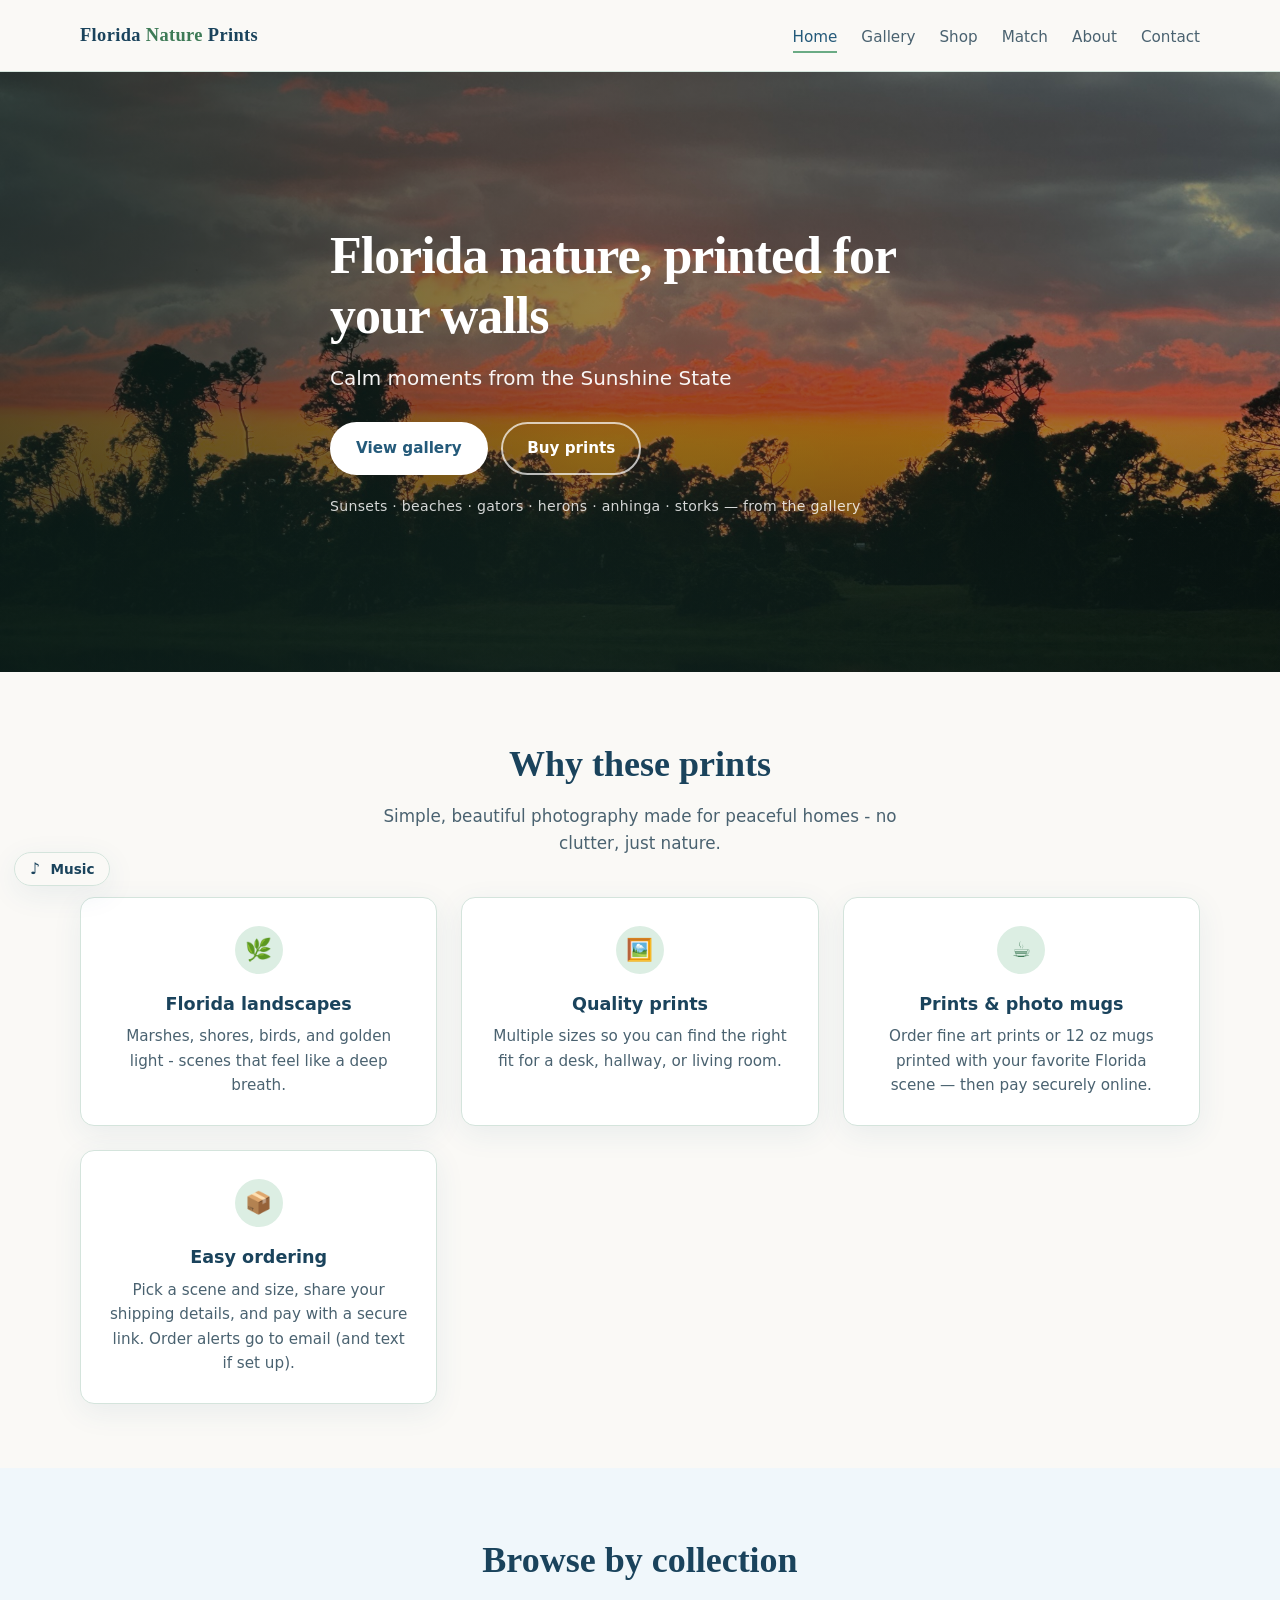
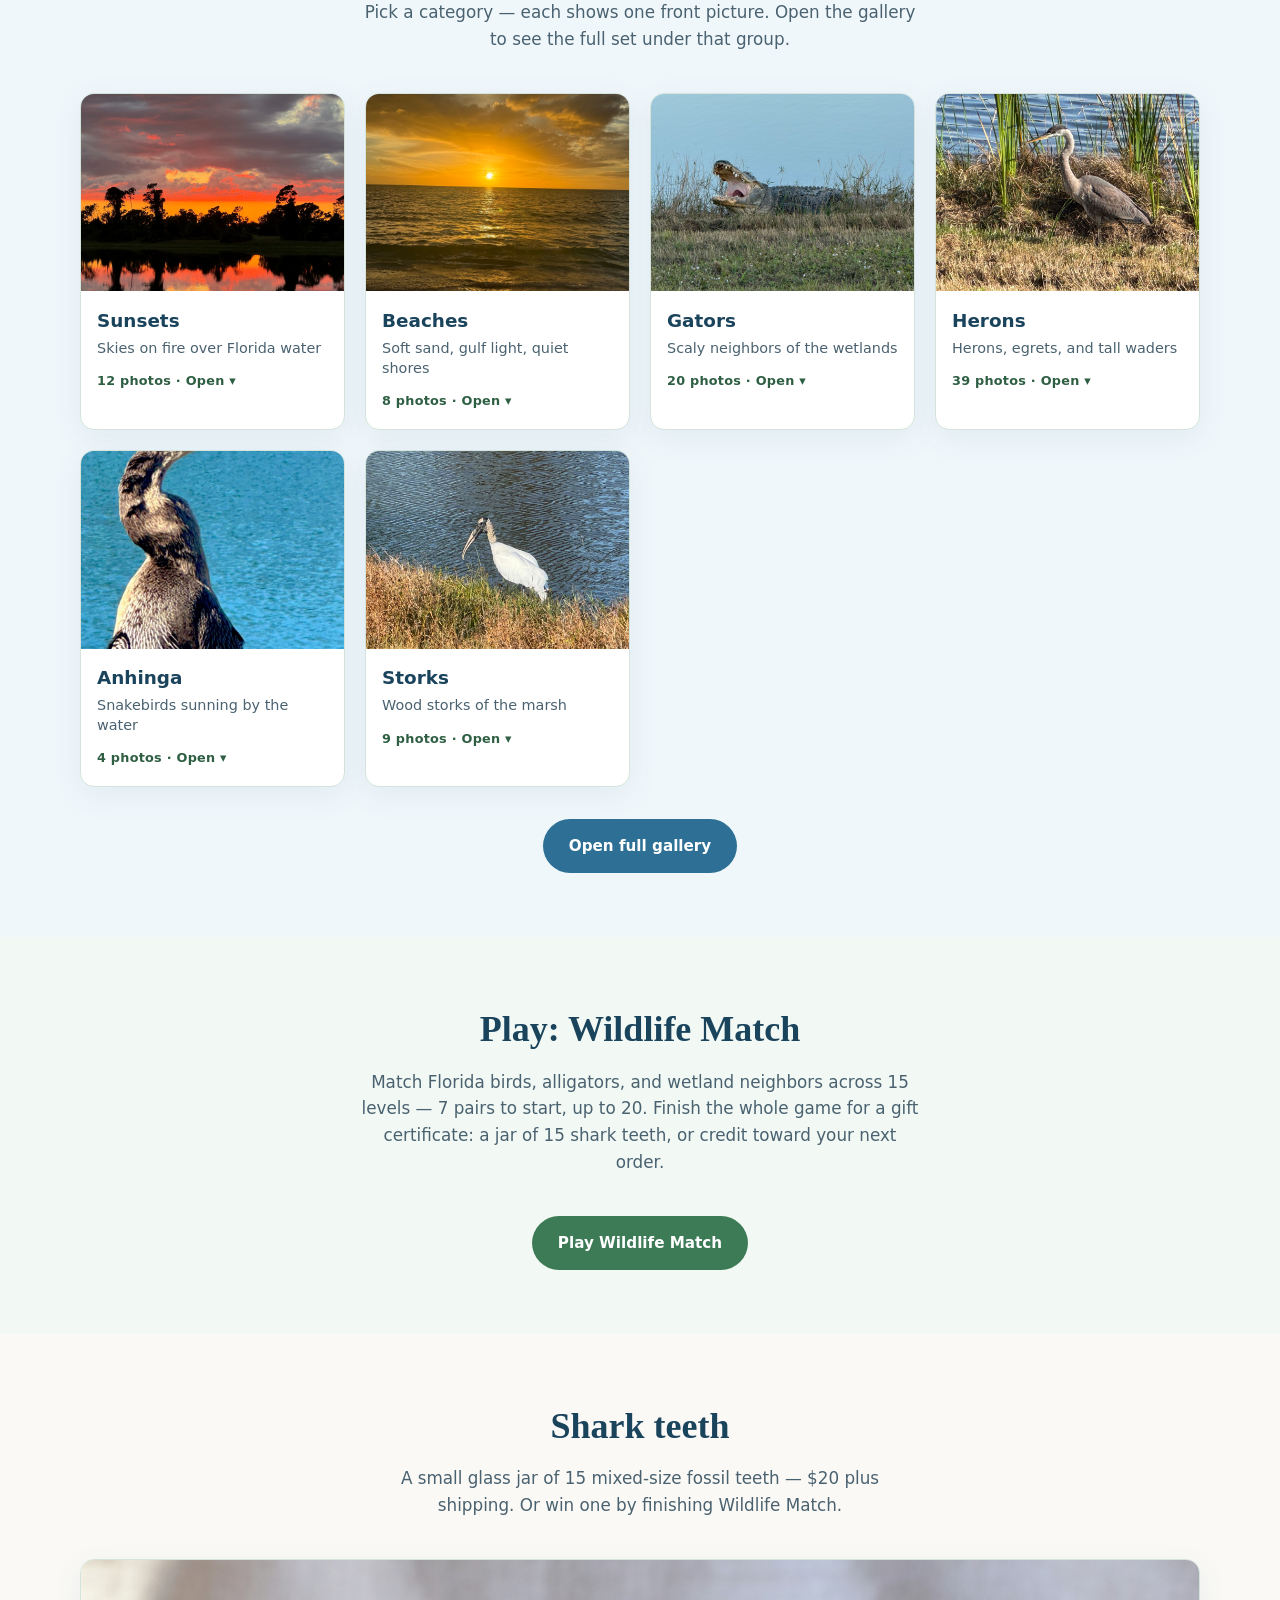
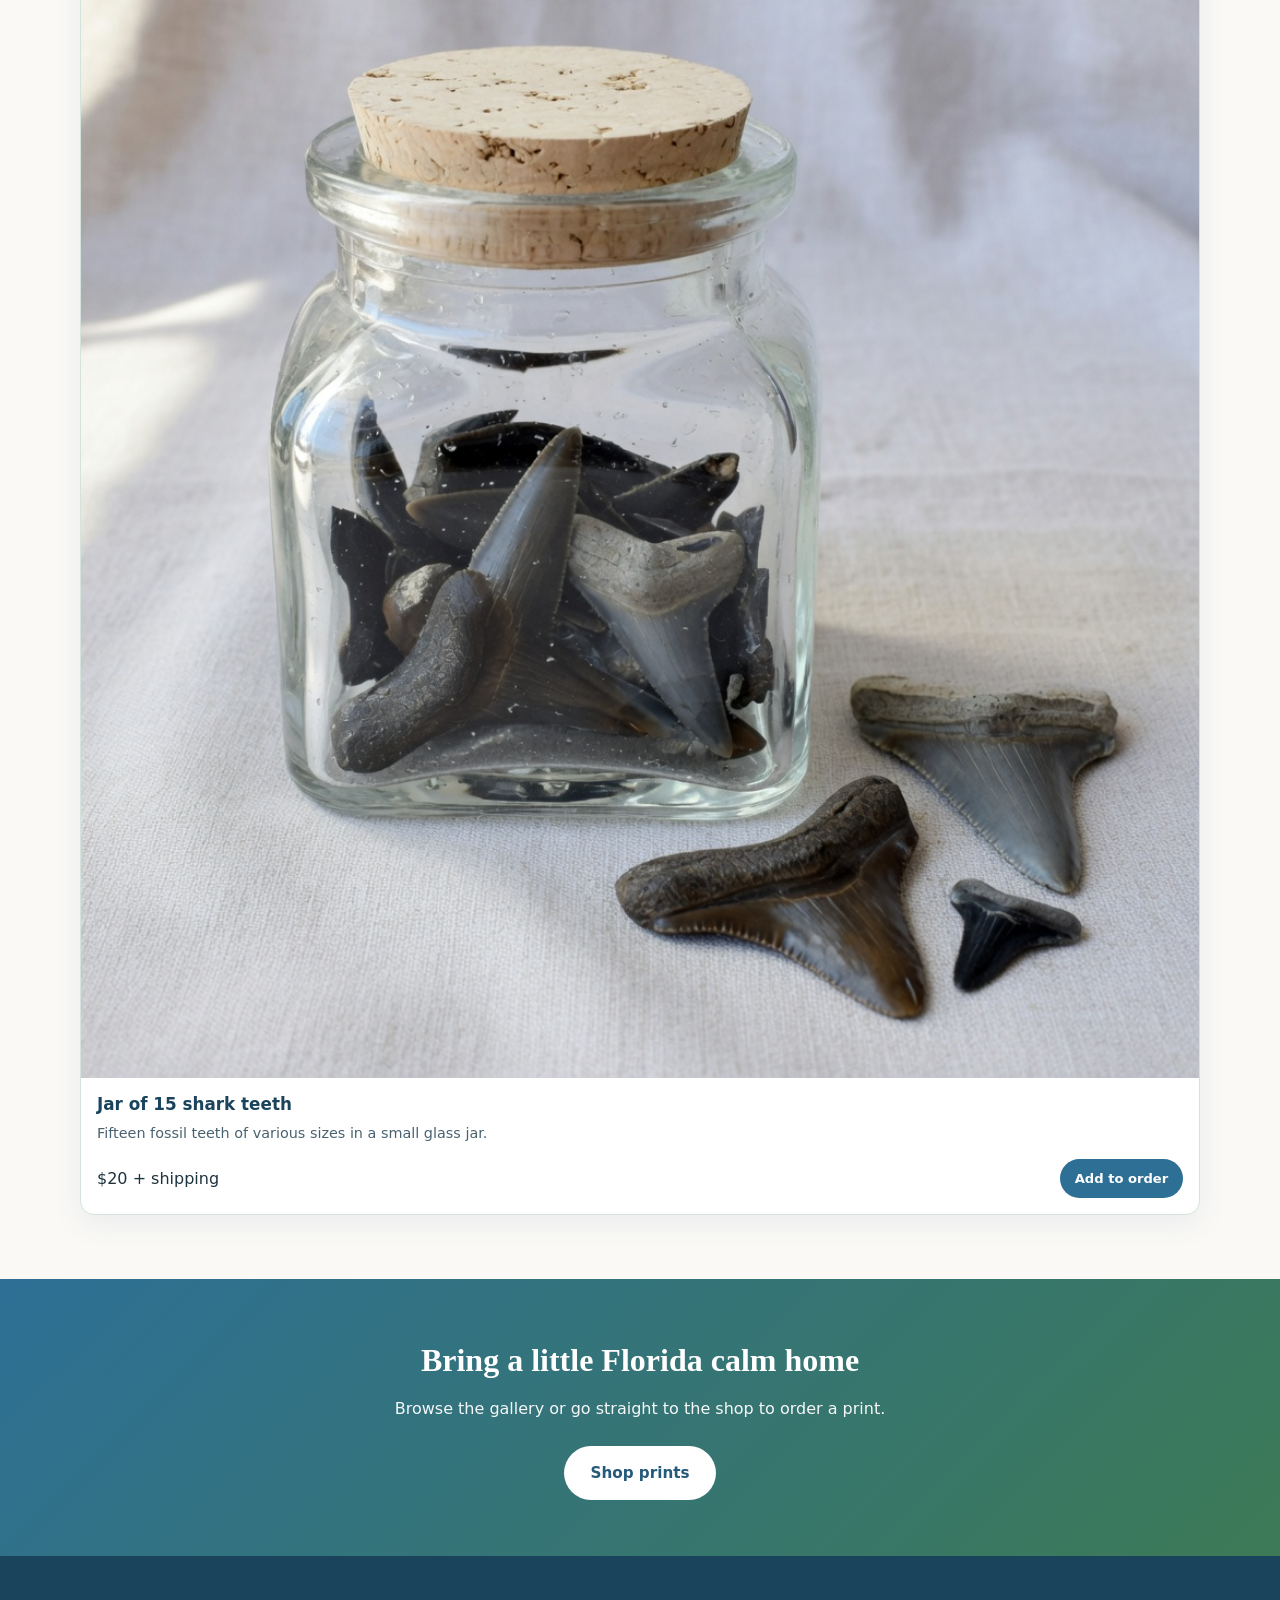
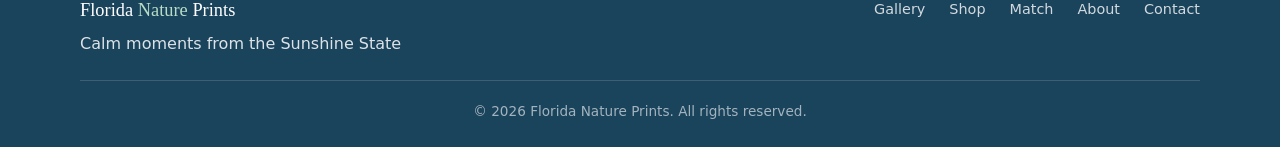
==== index.html @ b93d51e8 "Add optional royalty-free beach music with an on/off button. Track is Mixkit's My Last Mojito (Micha" ====
<!DOCTYPE html>
<html lang="en">
 <head>
 <meta charset="UTF-8" />
 <meta name="viewport" content="width=device-width, initial-scale=1" />
 <title>Florida Nature Prints - Calm moments from the Sunshine State</title>
 <meta
 name="description"
 content="Fine art nature photography prints from Florida - beaches, wetlands, birds, and soft coastal light."
 />
 <link rel="stylesheet" href="css/styles.css?v=music1" />
 </head>
 <body>
 <header class="site-header">
 <div class="container nav-inner">
 <a href="index.html" class="logo" data-business-name
 >Florida <span>Nature</span> Prints</a
 >
 <button
 class="nav-toggle"
 type="button"
 aria-label="Open menu"
 aria-expanded="false"
 >
 <svg viewBox="0 0 24 24" fill="none" stroke="currentColor" stroke-width="2">
 <path d="M4 6h16M4 12h16M4 18h16" />
 </svg>
 </button>
 <ul class="nav-links">
 <li><a href="index.html">Home</a></li>
 <li><a href="gallery.html">Gallery</a></li>
 <li><a href="shop.html">Shop</a></li>
 <li><a href="game.html">Match</a></li>
 <li><a href="about.html">About</a></li>
 <li><a href="contact.html">Contact</a></li>
 </ul>
 </div>
 </header>

 <main>
 <!-- Soft top-band video carousel from gallery photos (muted, looping) -->
 <section class="hero" aria-label="Florida nature photo showcase">
 <div class="hero-media" aria-hidden="true">
 <video
 class="hero-video is-active"
 id="hero-video-a"
 muted
 playsinline
 autoplay
 loop
 preload="metadata"
 poster="images/prints/crimson-marsh.jpeg"
 >
 <source src="videos/gallery-showcase.mp4?v=3" type="video/mp4" />
 </video>
 <video
 class="hero-video"
 id="hero-video-b"
 muted
 playsinline
 preload="metadata"
 poster="images/prints/golden-gulf.jpeg"
 >
 <source src="videos/gallery-showcase-2.mp4?v=3" type="video/mp4" />
 </video>
 <div class="hero-media-veil"></div>
 </div>
 <div class="container hero-content">
 <h1>Florida nature, printed for your walls</h1>
 <p data-tagline>
 Calm moments from the Sunshine State - soft light, quiet water, and
 wild places worth remembering.
 </p>
 <div class="hero-actions">
 <a class="btn btn-primary" href="gallery.html">View gallery</a>
 <a class="btn btn-outline" href="shop.html">Buy prints</a>
 </div>
 <p class="hero-caption">
 Sunsets · beaches · gators · herons · anhinga · storks — from the gallery
 </p>
 </div>
 </section>

 <section class="section">
 <div class="container">
 <div class="section-header">
 <h2>Why these prints</h2>
 <p>
 Simple, beautiful photography made for peaceful homes - no
 clutter, just nature.
 </p>
 </div>
 <div class="features">
 <div class="feature-card">
 <div class="feature-icon" aria-hidden="true">🌿</div>
 <h3>Florida landscapes</h3>
 <p>
 Marshes, shores, birds, and golden light - scenes that feel like
 a deep breath.
 </p>
 </div>
 <div class="feature-card">
 <div class="feature-icon" aria-hidden="true">🖼️</div>
 <h3>Quality prints</h3>
 <p>
 Multiple sizes so you can find the right fit for a desk, hallway,
 or living room.
 </p>
 </div>
 <div class="feature-card">
 <div class="feature-icon" aria-hidden="true">☕</div>
 <h3>Prints &amp; photo mugs</h3>
 <p>
 Order fine art prints or 12 oz mugs printed with your favorite
 Florida scene — then pay securely online.
 </p>
 </div>
 <div class="feature-card">
 <div class="feature-icon" aria-hidden="true">📦</div>
 <h3>Easy ordering</h3>
 <p>
 Pick a scene and size, share your shipping details, and pay with
 a secure link. Order alerts go to email (and text if set up).
 </p>
 </div>
 </div>
 </div>
 </section>

 <section class="section section-alt">
 <div class="container">
 <div class="section-header">
 <h2>Browse by collection</h2>
 <p>
 Pick a category — each shows one front picture. Open the gallery to see
 the full set under that group.
 </p>
 </div>
 <div class="category-choice-grid" id="featured-grid">
 <!-- Filled by main.js: one cover photo per category -->
 </div>
 <p style="text-align: center; margin-top: 2rem">
 <a class="btn btn-primary" href="gallery.html">Open full gallery</a>
 </p>
 </div>
 </section>

       <section class="section section-green">
        <div class="container">
          <div class="section-header">
            <h2>Play: Wildlife Match</h2>
            <p>
              Match Florida birds, alligators, and wetland neighbors across 15
              levels — 7 pairs to start, up to 20. Finish the whole game for a
              gift certificate: a jar of 15 shark teeth, or credit toward your
              next order.
            </p>
          </div>
          <p style="text-align: center">
            <a class="btn btn-secondary" href="game.html">Play Wildlife Match</a>
          </p>
        </div>
      </section>

      <section class="section">
        <div class="container">
          <div class="section-header">
            <h2>Shark teeth</h2>
            <p>
              A small glass jar of 15 mixed-size fossil teeth — $20 plus
              shipping. Or win one by finishing Wildlife Match.
            </p>
          </div>
          <div class="souvenir-grid">
            <article class="souvenir-card">
              <button
                type="button"
                class="souvenir-img-wrap photo-zoom"
                data-src="images/souvenirs/shark-tooth-jar.jpg"
                data-title="Jar of 15 shark teeth"
                data-desc="Fifteen fossil teeth of various sizes in a small glass jar."
                data-buy-href="shop.html#souvenirs"
                data-buy-label="Add to order"
                aria-label="View larger photo of jar of 15 shark teeth"
              >
                <img
                  src="images/souvenirs/shark-tooth-jar.jpg"
                  alt="Jar of 15 Florida shark teeth"
                  loading="lazy"
                />
                <span class="photo-zoom-hint" aria-hidden="true">View larger</span>
              </button>
              <h3>Jar of 15 shark teeth</h3>
              <p>Fifteen fossil teeth of various sizes in a small glass jar.</p>
              <div class="souvenir-meta">
                <span class="size-price">$20 + shipping</span>
                <a class="btn btn-primary" href="shop.html#souvenirs">Add to order</a>
              </div>
            </article>
          </div>
        </div>
      </section>

      <section class="cta-band">
 <div class="container">
 <h2>Bring a little Florida calm home</h2>
 <p>Browse the gallery or go straight to the shop to order a print.</p>
 <a class="btn btn-primary" href="shop.html">Shop prints</a>
 </div>
 </section>
 </main>

 <footer class="site-footer">
 <div class="container">
 <div class="footer-inner">
 <div>
 <div class="footer-brand" data-business-name>
 Florida <span>Nature</span> Prints
 </div>
 <p data-tagline>Calm moments from the Sunshine State</p>
 </div>
 <ul class="footer-links">
 <li><a href="gallery.html">Gallery</a></li>
 <li><a href="shop.html">Shop</a></li>
 <li><a href="game.html">Match</a></li>
 <li><a href="about.html">About</a></li>
 <li><a href="contact.html">Contact</a></li>
 </ul>
 </div>
 <div class="footer-bottom">
 &copy; <span id="year"></span>
 <span data-business-name>Florida Nature Prints</span>. All rights
 reserved.
 </div>
 </div>
 </footer>

 <script>
 document.getElementById("year").textContent = new Date().getFullYear();
 </script>
 <script src="js/config.js?v=visitors1"></script>
 <script src="js/main.js?v=music1"></script>
 </body>
</html>
---- css/styles.css ----
/* ============================================================
   Florida Nature Prints — soft blue & green theme
   ============================================================ */

:root {
  --blue-50: #f0f7fb;
  --blue-100: #d9ecf5;
  --blue-200: #b3d9eb;
  --blue-400: #5a9fc4;
  --blue-600: #2d6f95;
  --blue-700: #245a7a;
  --blue-800: #1a435c;

  --green-50: #f2f8f4;
  --green-100: #dceee3;
  --green-200: #b8dcc6;
  --green-400: #6aab84;
  --green-600: #3d7a56;
  --green-700: #2f5f43;

  --sand: #f7f4ef;
  --cream: #faf9f6;
  --text: #1e3340;
  --text-soft: #4a6270;
  --border: #d4e4dc;
  --white: #ffffff;
  --shadow: 0 8px 30px rgba(36, 90, 122, 0.08);
  --shadow-hover: 0 14px 40px rgba(36, 90, 122, 0.14);
  --radius: 14px;
  --radius-sm: 10px;
  --max: 1120px;
  --header-h: 72px;
  --font: "Segoe UI", system-ui, -apple-system, BlinkMacSystemFont, sans-serif;
  --font-display: Georgia, "Times New Roman", serif;
}

*,
*::before,
*::after {
  box-sizing: border-box;
  margin: 0;
  padding: 0;
}

html {
  scroll-behavior: smooth;
}

body {
  font-family: var(--font);
  color: var(--text);
  background: var(--cream);
  line-height: 1.6;
  min-height: 100vh;
  display: flex;
  flex-direction: column;
}

img {
  max-width: 100%;
  height: auto;
  display: block;
}

a {
  color: var(--blue-600);
  text-decoration: none;
  transition: color 0.2s ease;
}

a:hover {
  color: var(--green-600);
}

/* ---- Layout ---- */
.container {
  width: min(100% - 2rem, var(--max));
  margin-inline: auto;
}

main {
  flex: 1;
}

/* ---- Header / Nav ---- */
.site-header {
  position: sticky;
  top: 0;
  z-index: 100;
  background: rgba(250, 249, 246, 0.92);
  backdrop-filter: blur(12px);
  border-bottom: 1px solid var(--border);
  height: var(--header-h);
}

.nav-inner {
  height: var(--header-h);
  display: flex;
  align-items: center;
  justify-content: space-between;
  gap: 1rem;
}

.logo {
  font-family: var(--font-display);
  font-size: 1.15rem;
  font-weight: 600;
  color: var(--blue-800);
  letter-spacing: 0.02em;
  white-space: nowrap;
}

.logo span {
  color: var(--green-600);
}

.nav-links {
  display: flex;
  align-items: center;
  gap: 0.25rem 1.5rem;
  list-style: none;
}

.nav-links a {
  color: var(--text-soft);
  font-size: 0.95rem;
  font-weight: 500;
  padding: 0.35rem 0;
  border-bottom: 2px solid transparent;
}

.nav-links a:hover,
.nav-links a.active {
  color: var(--blue-700);
  border-bottom-color: var(--green-400);
}

.nav-toggle {
  display: none;
  background: none;
  border: 1px solid var(--border);
  border-radius: 8px;
  padding: 0.45rem 0.6rem;
  cursor: pointer;
  color: var(--blue-700);
}

.nav-toggle svg {
  width: 22px;
  height: 22px;
  display: block;
}

/* ---- Buttons ---- */
.btn {
  display: inline-flex;
  align-items: center;
  justify-content: center;
  gap: 0.5rem;
  padding: 0.8rem 1.5rem;
  border-radius: 999px;
  font-size: 0.95rem;
  font-weight: 600;
  border: 2px solid transparent;
  cursor: pointer;
  transition: background 0.2s ease, color 0.2s ease, box-shadow 0.2s ease,
    transform 0.15s ease;
  text-decoration: none;
  font-family: inherit;
}

.btn:active {
  transform: scale(0.98);
}

.btn-primary {
  background: var(--blue-600);
  color: var(--white);
}

.btn-primary:hover {
  background: var(--blue-700);
  color: var(--white);
  box-shadow: var(--shadow);
}

.btn-secondary {
  background: var(--green-600);
  color: var(--white);
}

.btn-secondary:hover {
  background: var(--green-700);
  color: var(--white);
}

.btn-outline {
  background: transparent;
  border-color: var(--blue-400);
  color: var(--blue-700);
}

.btn-outline:hover {
  background: var(--blue-50);
  color: var(--blue-800);
}

/* Shipping & packaging box on shop */
.shipping-box {
  margin-top: 1.5rem;
  padding: 1.25rem 1.35rem;
  background: var(--white);
  border: 1px solid var(--border);
  border-radius: var(--radius);
  box-shadow: var(--shadow);
}

.shipping-box h3 {
  margin: 0 0 0.5rem;
  font-size: 1.15rem;
}

.shipping-lead {
  margin: 0 0 0.85rem;
  font-size: 0.95rem;
  color: var(--text-soft);
  line-height: 1.5;
}

.shipping-tube {
  margin: 0 0 1rem;
  padding: 0.85rem 1rem;
  background: var(--blue-50, #f0f7f4);
  border-radius: calc(var(--radius) - 2px);
  border: 1px solid rgba(26, 61, 46, 0.1);
}

.shipping-tube strong {
  display: block;
  margin-bottom: 0.35rem;
  color: var(--blue-800, #1a3d2e);
  font-size: 0.95rem;
}

.shipping-tube p {
  margin: 0;
  font-size: 0.88rem;
  color: var(--text-soft);
  line-height: 1.45;
}

.shipping-table {
  width: 100%;
  border-collapse: collapse;
  font-size: 0.9rem;
  margin-bottom: 0.75rem;
}

.shipping-table th,
.shipping-table td {
  text-align: left;
  padding: 0.5rem 0.4rem;
  border-bottom: 1px solid var(--border);
}

.shipping-table th {
  font-size: 0.75rem;
  text-transform: uppercase;
  letter-spacing: 0.04em;
  color: var(--text-soft);
  font-weight: 600;
}

.shipping-table td:last-child,
.shipping-table th:last-child {
  text-align: right;
  font-weight: 600;
  color: var(--blue-800, #1a3d2e);
}

.shipping-table .ship-muted {
  color: var(--text-soft);
  font-weight: 400;
}

.shipping-note {
  margin: 0;
  font-size: 0.82rem;
  color: var(--text-soft);
  line-height: 1.45;
}

.order-shipping-estimate {
  margin: 0 0 1.1rem;
  padding: 0.85rem 1rem;
  border-radius: var(--radius);
  background: linear-gradient(
    135deg,
    rgba(26, 61, 46, 0.06),
    rgba(26, 61, 46, 0.02)
  );
  border: 1px solid rgba(26, 61, 46, 0.12);
  display: flex;
  flex-wrap: wrap;
  align-items: baseline;
  gap: 0.35rem 0.75rem;
}

.order-shipping-estimate strong {
  font-size: 0.9rem;
}

.order-shipping-estimate > span {
  font-size: 1.15rem;
  font-weight: 700;
  color: var(--blue-800, #1a3d2e);
  margin-left: auto;
}

.order-shipping-estimate p {
  flex: 1 1 100%;
  margin: 0.15rem 0 0;
  font-size: 0.82rem;
  color: var(--text-soft);
  line-height: 1.4;
}

.btn-payment {
  background: linear-gradient(135deg, #635bff 0%, #0a2540 100%);
  color: var(--white);
  width: 100%;
  max-width: 320px;
}

.btn-payment:hover {
  color: var(--white);
  box-shadow: var(--shadow-hover);
  opacity: 0.95;
}

.btn-block {
  width: 100%;
}

/* ---- Hero (soft video band from gallery photos) ---- */
.hero {
  position: relative;
  min-height: min(72vh, 600px);
  display: flex;
  align-items: center;
  color: var(--white);
  overflow: hidden;
  background: #1a3d2e;
}

.hero-media {
  position: absolute;
  inset: 0;
  z-index: 0;
  overflow: hidden;
}

.hero-video {
  position: absolute;
  inset: 0;
  width: 100%;
  height: 100%;
  object-fit: cover;
  object-position: center;
  opacity: 0;
  transition: opacity 1.4s ease;
  pointer-events: none;
}

.hero-video.is-active {
  opacity: 1;
}

/* Gentle veil so headline stays readable, video stays calm */
.hero-media-veil {
  position: absolute;
  inset: 0;
  background:
    linear-gradient(
      105deg,
      rgba(12, 32, 28, 0.72) 0%,
      rgba(26, 55, 48, 0.45) 48%,
      rgba(18, 40, 36, 0.35) 100%
    ),
    linear-gradient(
      to top,
      rgba(8, 20, 16, 0.55) 0%,
      transparent 42%
    );
  pointer-events: none;
}

.hero-content {
  position: relative;
  z-index: 1;
  max-width: 620px;
  padding: 3.5rem 0;
}

.hero-caption {
  margin: 1.25rem 0 0 !important;
  font-size: 0.88rem !important;
  opacity: 0.82 !important;
  letter-spacing: 0.02em;
  max-width: none !important;
}

.hero h1 {
  font-family: var(--font-display);
  font-size: clamp(2.1rem, 5vw, 3.25rem);
  font-weight: 600;
  line-height: 1.15;
  margin-bottom: 1rem;
  letter-spacing: -0.02em;
}

.hero p {
  font-size: clamp(1.05rem, 2.2vw, 1.25rem);
  opacity: 0.95;
  margin-bottom: 1.75rem;
  max-width: 34ch;
}

.hero-actions {
  display: flex;
  flex-wrap: wrap;
  gap: 0.85rem;
}

.hero .btn-primary {
  background: var(--white);
  color: var(--blue-700);
}

.hero .btn-primary:hover {
  background: var(--green-50);
  color: var(--green-700);
}

.hero .btn-outline {
  border-color: rgba(255, 255, 255, 0.7);
  color: var(--white);
}

.hero .btn-outline:hover {
  background: rgba(255, 255, 255, 0.12);
  color: var(--white);
}

/* ---- Sections ---- */
.section {
  padding: 4rem 0;
}

.section-alt {
  background: var(--blue-50);
}

.section-green {
  background: var(--green-50);
}

.section-header {
  text-align: center;
  max-width: 560px;
  margin: 0 auto 2.5rem;
}

.section-header h2 {
  font-family: var(--font-display);
  font-size: clamp(1.75rem, 3.5vw, 2.25rem);
  color: var(--blue-800);
  margin-bottom: 0.6rem;
}

.section-header p {
  color: var(--text-soft);
  font-size: 1.05rem;
}

.page-hero {
  background: linear-gradient(135deg, var(--blue-100), var(--green-100));
  padding: 2.75rem 0 2.25rem;
  border-bottom: 1px solid var(--border);
}

.page-hero h1 {
  font-family: var(--font-display);
  font-size: clamp(1.85rem, 4vw, 2.5rem);
  color: var(--blue-800);
  margin-bottom: 0.4rem;
}

.page-hero p {
  color: var(--text-soft);
  font-size: 1.05rem;
  max-width: 50ch;
}

/* ---- Feature cards (home) ---- */
.features {
  display: grid;
  grid-template-columns: repeat(3, 1fr);
  gap: 1.5rem;
}

.feature-card {
  background: var(--white);
  border: 1px solid var(--border);
  border-radius: var(--radius);
  padding: 1.75rem;
  box-shadow: var(--shadow);
  text-align: center;
}

.feature-icon {
  width: 48px;
  height: 48px;
  margin: 0 auto 1rem;
  border-radius: 50%;
  background: var(--green-100);
  color: var(--green-600);
  display: flex;
  align-items: center;
  justify-content: center;
  font-size: 1.35rem;
}

.feature-card h3 {
  font-size: 1.1rem;
  color: var(--blue-800);
  margin-bottom: 0.4rem;
}

.feature-card p {
  color: var(--text-soft);
  font-size: 0.95rem;
}

/* ---- Gallery: category covers + accordion dropdowns ---- */
.category-choice-grid {
  display: grid;
  grid-template-columns: repeat(auto-fill, minmax(240px, 1fr));
  gap: 1.25rem;
}

.category-choice {
  display: block;
  text-decoration: none;
  color: inherit;
  background: var(--white);
  border: 1px solid var(--border);
  border-radius: var(--radius);
  overflow: hidden;
  box-shadow: var(--shadow);
  cursor: pointer;
  padding: 0;
  font: inherit;
  text-align: left;
  transition: transform 0.2s ease, box-shadow 0.2s ease, border-color 0.2s ease;
  width: 100%;
}

.category-choice:hover,
.category-choice:focus-visible {
  transform: translateY(-3px);
  box-shadow: var(--shadow-hover);
  border-color: var(--green-600, #2f6b43);
  outline: none;
}

.category-choice-img {
  position: relative;
  width: 100%;
  aspect-ratio: 4 / 3;
  background: linear-gradient(160deg, var(--blue-100), var(--green-100));
  overflow: hidden;
}

.category-choice-img img {
  position: absolute;
  inset: 0;
  width: 100%;
  height: 100%;
  object-fit: cover;
  object-position: center;
  display: block;
  transition: transform 0.35s ease;
}

.category-choice:hover .category-choice-img img {
  transform: scale(1.04);
}

.category-choice-body {
  padding: 0.9rem 1rem 1.05rem;
}

.category-choice-body h3 {
  margin: 0 0 0.25rem;
  font-size: 1.15rem;
  color: var(--blue-800, #143d22);
}

.category-choice-body p {
  margin: 0 0 0.55rem;
  font-size: 0.9rem;
  color: var(--text-soft);
  line-height: 1.35;
}

.category-choice-meta {
  display: inline-block;
  font-size: 0.8rem;
  font-weight: 700;
  color: var(--green-700, #2a8f55);
  letter-spacing: 0.02em;
}

.gallery-top-bar,
.gallery-browse-bar {
  display: flex;
  flex-wrap: wrap;
  align-items: center;
  gap: 0.75rem 1rem;
  margin-bottom: 1.35rem;
  padding: 0.85rem 1rem;
  background: var(--white);
  border: 1px solid var(--border);
  border-radius: var(--radius);
  box-shadow: var(--shadow);
}

.gallery-select-label {
  display: flex;
  align-items: center;
  gap: 0.5rem;
  font-weight: 650;
  color: var(--blue-800, #143d22);
  font-size: 0.92rem;
}

.gallery-select-label select {
  font: inherit;
  font-weight: 600;
  padding: 0.5rem 2rem 0.5rem 0.75rem;
  border-radius: 8px;
  border: 1px solid var(--border);
  background: #fff;
  color: var(--blue-800, #143d22);
  min-width: 12rem;
  cursor: pointer;
}

.gallery-count {
  margin: 0 0 0 auto;
  font-size: 0.88rem;
  color: var(--text-soft);
  font-weight: 600;
}

.gallery-empty {
  grid-column: 1 / -1;
  text-align: center;
  color: var(--text-soft);
  padding: 2rem 1rem;
}

/* Mixed “all categories” grid (jumbled order, not by theme) */
.gallery-all-mixed {
  margin: 0.25rem 0 1.25rem;
}

.gallery-all-mixed[hidden] {
  display: none !important;
}

.gallery-all-mixed .photo-grid {
  margin-top: 0.35rem;
}

/* Accordion category sections */
.gallery-accordion {
  display: flex;
  flex-direction: column;
  gap: 1rem;
}

.gallery-accordion[hidden] {
  display: none !important;
}

.gallery-section {
  background: var(--white);
  border: 1px solid var(--border);
  border-radius: var(--radius);
  box-shadow: var(--shadow);
  overflow: hidden;
}

.gallery-section-toggle {
  display: grid;
  grid-template-columns: 120px 1fr auto;
  gap: 0.85rem 1rem;
  align-items: center;
  width: 100%;
  padding: 0.75rem;
  border: 0;
  background: transparent;
  cursor: pointer;
  text-align: left;
  font: inherit;
  color: inherit;
}

.gallery-section-toggle:hover {
  background: rgba(47, 107, 67, 0.06);
}

.gallery-section-cover {
  position: relative;
  width: 120px;
  height: 90px;
  border-radius: 8px;
  overflow: hidden;
  background: linear-gradient(160deg, var(--blue-100), var(--green-100));
  flex-shrink: 0;
}

.gallery-section-cover img {
  position: absolute;
  inset: 0;
  width: 100%;
  height: 100%;
  object-fit: cover;
  display: block;
}

.gallery-section-text h2 {
  margin: 0 0 0.2rem;
  font-size: 1.2rem;
  color: var(--blue-800, #143d22);
}

.gallery-section-text p {
  margin: 0 0 0.35rem;
  font-size: 0.9rem;
  color: var(--text-soft);
}

.gallery-section-chevron {
  font-size: 1.25rem;
  color: var(--green-700, #2a8f55);
  transition: transform 0.2s ease;
  padding-right: 0.35rem;
}

.gallery-section.is-open .gallery-section-chevron {
  transform: rotate(180deg);
}

.gallery-section-panel {
  display: none;
  padding: 0 0.85rem 1.1rem;
  border-top: 1px solid var(--border);
}

.gallery-section.is-open .gallery-section-panel {
  display: block;
  padding-top: 1rem;
}

.gallery-section-panel .photo-grid {
  margin-top: 0.25rem;
}

@media (max-width: 560px) {
  .gallery-count {
    margin-left: 0;
    width: 100%;
  }

  .gallery-browse-bar,
  .gallery-top-bar {
    flex-direction: column;
    align-items: stretch;
  }

  .gallery-select-label {
    flex-direction: column;
    align-items: stretch;
  }

  .gallery-section-toggle {
    grid-template-columns: 88px 1fr auto;
  }

  .gallery-section-cover {
    width: 88px;
    height: 72px;
  }
}

/* ---- Photo grid ---- */
.photo-grid {
  display: grid;
  grid-template-columns: repeat(auto-fill, minmax(280px, 1fr));
  gap: 1.5rem;
}

.photo-card {
  background: var(--white);
  border-radius: var(--radius);
  overflow: hidden;
  border: 1px solid var(--border);
  box-shadow: var(--shadow);
  transition: transform 0.25s ease, box-shadow 0.25s ease;
}

.photo-card:hover {
  transform: translateY(-4px);
  box-shadow: var(--shadow-hover);
}

.photo-card .photo-img-wrap {
  position: relative;
  aspect-ratio: 4 / 3;
  width: 100%;
  background: linear-gradient(160deg, var(--blue-100), var(--green-100));
  overflow: hidden;
}

button.photo-img-wrap,
button.souvenir-img-wrap {
  display: block;
  border: 0;
  padding: 0;
  font: inherit;
  color: inherit;
  text-align: left;
  cursor: zoom-in;
}

.photo-zoom {
  position: relative;
}

.photo-zoom-hint {
  position: absolute;
  left: 0.7rem;
  bottom: 0.7rem;
  padding: 0.28rem 0.65rem;
  border-radius: 999px;
  background: rgba(26, 67, 92, 0.78);
  color: #fff;
  font-size: 0.75rem;
  font-weight: 600;
  letter-spacing: 0.01em;
  opacity: 0;
  transform: translateY(4px);
  pointer-events: none;
  transition: opacity 0.2s ease, transform 0.2s ease;
}

.photo-zoom:hover .photo-zoom-hint,
.photo-zoom:focus-visible .photo-zoom-hint {
  opacity: 1;
  transform: translateY(0);
}

.photo-zoom:focus-visible {
  outline: 3px solid var(--blue-400);
  outline-offset: -3px;
}

.photo-card .photo-img {
  position: absolute;
  inset: 0;
  width: 100%;
  height: 100%;
  object-fit: cover; /* fill the card so the photo is always visible */
  object-position: center;
  display: block;
}

.photo-card .photo-body {
  padding: 1.1rem 1.25rem 1.35rem;
}

.photo-card h3 {
  font-size: 1.05rem;
  color: var(--blue-800);
  margin-bottom: 0.25rem;
}

.photo-card p {
  color: var(--text-soft);
  font-size: 0.9rem;
}

.photo-card .photo-actions {
  margin-top: 0.9rem;
  display: flex;
  gap: 0.5rem;
}

.photo-card .btn {
  padding: 0.5rem 1rem;
  font-size: 0.85rem;
}

/* ---- Shop layout ---- */
.shop-layout {
  display: grid;
  grid-template-columns: 1fr 1fr;
  gap: 2.5rem;
  align-items: start;
}

.shop-info h2 {
  font-family: var(--font-display);
  font-size: 1.6rem;
  color: var(--blue-800);
  margin-bottom: 0.75rem;
}

.shop-info > p {
  color: var(--text-soft);
  margin-bottom: 1.5rem;
}

.size-list {
  list-style: none;
  margin-bottom: 1.75rem;
}

.size-list li {
  display: flex;
  justify-content: space-between;
  align-items: center;
  padding: 0.75rem 1rem;
  background: var(--white);
  border: 1px solid var(--border);
  border-radius: var(--radius-sm);
  margin-bottom: 0.5rem;
}

.size-list .size-label {
  font-weight: 500;
  color: var(--text);
}

.size-list .size-label {
  font-weight: 500;
  color: var(--text);
}

.size-list .size-price {
  font-weight: 600;
  color: var(--green-600);
  white-space: nowrap;
  margin-left: 0.75rem;
}

.size-desc {
  display: block;
  font-size: 0.8rem;
  font-weight: 500;
  color: var(--text-soft);
  margin-top: 0.15rem;
}

.product-type-cards {
  display: grid;
  grid-template-columns: repeat(auto-fit, minmax(280px, 1fr));
  gap: 1.25rem;
  margin-top: 0.5rem;
}

.product-type-card {
  position: relative;
  background: var(--white);
  border: 1px solid var(--border);
  border-radius: var(--radius);
  padding: 1.35rem 1.4rem 1.2rem;
  box-shadow: var(--shadow);
}

.product-type-card.is-featured {
  border-color: var(--green-600, #2f6b43);
  box-shadow: 0 8px 28px rgba(47, 107, 67, 0.12);
}

.product-type-badge {
  position: absolute;
  top: 0.85rem;
  right: 0.85rem;
  background: linear-gradient(180deg, #3cb371, #2a8f55);
  color: #fff;
  font-size: 0.72rem;
  font-weight: 800;
  letter-spacing: 0.04em;
  text-transform: uppercase;
  padding: 0.25rem 0.55rem;
  border-radius: 999px;
}

.product-type-icon {
  font-size: 1.75rem;
  margin-bottom: 0.4rem;
}

.product-type-card h3 {
  margin: 0 0 0.4rem;
  color: var(--blue-800);
  font-size: 1.2rem;
}

.product-type-card > p {
  margin: 0 0 0.85rem;
  color: var(--text-soft);
  font-size: 0.95rem;
}

.souvenir-grid {
  display: grid;
  grid-template-columns: repeat(auto-fit, minmax(230px, 1fr));
  gap: 1.15rem;
}

.souvenir-card {
  background: var(--white);
  border: 1px solid var(--border);
  border-radius: var(--radius);
  box-shadow: var(--shadow);
  overflow: hidden;
  display: flex;
  flex-direction: column;
}

.souvenir-img-wrap {
  position: relative;
  aspect-ratio: 1;
  width: 100%;
  background: #e8efe8;
  overflow: hidden;
}

.souvenir-img-wrap img {
  width: 100%;
  height: 100%;
  object-fit: cover;
}

.souvenir-card h3 {
  font-size: 1.05rem;
  color: var(--blue-800);
  padding: 0.85rem 1rem 0.25rem;
}

.souvenir-card > p {
  padding: 0 1rem;
  color: var(--text-soft);
  font-size: 0.9rem;
  flex: 1;
}

.souvenir-meta {
  display: flex;
  align-items: center;
  justify-content: space-between;
  gap: 0.6rem;
  padding: 0.85rem 1rem 1rem;
}

.souvenir-meta .btn {
  padding: 0.45rem 0.8rem;
  font-size: 0.82rem;
}

.order-steps {
  margin: 0.5rem 0 0;
  padding-left: 1.2rem;
  color: var(--text);
  line-height: 1.55;
}

.order-steps li {
  margin-bottom: 0.55rem;
}

.notify-box {
  margin-top: 1.5rem;
  padding: 1.15rem 1.25rem;
  background: #f3faf6;
  border: 1px solid rgba(47, 107, 67, 0.25);
  border-radius: var(--radius);
}

.notify-box h3 {
  margin: 0 0 0.55rem;
  font-size: 1.05rem;
  color: var(--blue-800);
}

.notify-box ul {
  margin: 0;
  padding-left: 1.15rem;
  color: var(--text-soft);
  font-size: 0.92rem;
  line-height: 1.5;
}

.notify-box li {
  margin-bottom: 0.4rem;
}

.notify-box-tip {
  margin: 0.75rem 0 0;
  font-size: 0.88rem;
  color: var(--blue-800);
}

.notify-box code,
.payment-note code {
  font-size: 0.82em;
  background: rgba(0, 0, 0, 0.06);
  padding: 0.1em 0.35em;
  border-radius: 4px;
}

.payment-box {
  background: var(--white);
  border: 1px solid var(--border);
  border-radius: var(--radius);
  padding: 1.5rem;
  box-shadow: var(--shadow);
  margin-top: 1.5rem;
}

.payment-box h3 {
  font-size: 1.05rem;
  color: var(--blue-800);
  margin-bottom: 0.5rem;
}

.payment-box p {
  font-size: 0.9rem;
  color: var(--text-soft);
  margin-bottom: 1rem;
}

.payment-buttons {
  display: flex;
  flex-direction: column;
  gap: 0.55rem;
}

.btn-payment-alt {
  background: #1a4a6b !important;
  border-color: #0f3048 !important;
}

.form-after-submit {
  margin: 0.75rem 0 0;
  font-size: 0.88rem;
  color: var(--text-soft);
  text-align: center;
}

.payment-note {
  font-size: 0.8rem;
  color: var(--text-soft);
  margin-top: 0.75rem;
}

/* ---- Forms ---- */
.form-card {
  background: var(--white);
  border: 1px solid var(--border);
  border-radius: var(--radius);
  padding: 1.75rem;
  box-shadow: var(--shadow);
}

.form-card h2 {
  font-family: var(--font-display);
  font-size: 1.4rem;
  color: var(--blue-800);
  margin-bottom: 0.35rem;
}

.form-card .form-intro {
  color: var(--text-soft);
  font-size: 0.95rem;
  margin-bottom: 1.5rem;
}

.form-group {
  margin-bottom: 1.1rem;
}

.form-group label {
  display: block;
  font-size: 0.9rem;
  font-weight: 600;
  color: var(--blue-800);
  margin-bottom: 0.35rem;
}

.form-group .hint {
  font-weight: 400;
  color: var(--text-soft);
  font-size: 0.8rem;
}

.form-group input,
.form-group select,
.form-group textarea {
  width: 100%;
  padding: 0.7rem 0.9rem;
  border: 1px solid var(--border);
  border-radius: var(--radius-sm);
  font-size: 1rem;
  font-family: inherit;
  color: var(--text);
  background: var(--cream);
  transition: border-color 0.2s ease, box-shadow 0.2s ease;
}

.form-group input:focus,
.form-group select:focus,
.form-group textarea:focus {
  outline: none;
  border-color: var(--blue-400);
  box-shadow: 0 0 0 3px rgba(90, 159, 196, 0.2);
  background: var(--white);
}

.form-group textarea {
  min-height: 120px;
  resize: vertical;
}

.form-row {
  display: grid;
  grid-template-columns: 1fr 1fr;
  gap: 1rem;
}

.form-message {
  display: none;
  padding: 0.9rem 1rem;
  border-radius: var(--radius-sm);
  margin-bottom: 1rem;
  font-size: 0.95rem;
}

.form-message.success {
  display: block;
  background: var(--green-100);
  color: var(--green-700);
  border: 1px solid var(--green-200);
}

.form-message.error {
  display: block;
  background: #fdecea;
  color: #9b2c2c;
  border: 1px solid #f5c6c2;
}

/* ---- About ---- */
.about-grid {
  display: grid;
  grid-template-columns: 1.1fr 0.9fr;
  gap: 2.5rem;
  align-items: center;
}

.about-text h2 {
  font-family: var(--font-display);
  font-size: 1.75rem;
  color: var(--blue-800);
  margin-bottom: 1rem;
}

.about-text p {
  color: var(--text-soft);
  margin-bottom: 1rem;
}

.about-image {
  border-radius: var(--radius);
  overflow: hidden;
  border: 1px solid var(--border);
  box-shadow: var(--shadow);
  aspect-ratio: 4 / 5;
  background: linear-gradient(160deg, var(--blue-100), var(--green-100));
  display: flex;
  align-items: center;
  justify-content: center;
}

.about-image img {
  width: 100%;
  height: 100%;
  object-fit: contain;
  object-position: center;
}

/* ---- Contact ---- */
.contact-grid {
  display: grid;
  grid-template-columns: 1fr 1.2fr;
  gap: 2.5rem;
  align-items: start;
}

.contact-details {
  background: var(--white);
  border: 1px solid var(--border);
  border-radius: var(--radius);
  padding: 1.75rem;
  box-shadow: var(--shadow);
}

.contact-details h2 {
  font-family: var(--font-display);
  font-size: 1.4rem;
  color: var(--blue-800);
  margin-bottom: 0.75rem;
}

.contact-details p {
  color: var(--text-soft);
  margin-bottom: 1rem;
}

.contact-details a {
  font-weight: 600;
}

/* ---- CTA band ---- */
.cta-band {
  text-align: center;
  padding: 3.5rem 0;
  background: linear-gradient(135deg, var(--blue-600), var(--green-600));
  color: var(--white);
}

.cta-band h2 {
  font-family: var(--font-display);
  font-size: clamp(1.5rem, 3vw, 2rem);
  margin-bottom: 0.6rem;
}

.cta-band p {
  opacity: 0.95;
  margin-bottom: 1.5rem;
}

.cta-band .btn-primary {
  background: var(--white);
  color: var(--blue-700);
}

.cta-band .btn-primary:hover {
  background: var(--green-50);
}

/* ---- Footer ---- */
.site-footer {
  background: var(--blue-800);
  color: rgba(255, 255, 255, 0.85);
  padding: 2.5rem 0 1.5rem;
  margin-top: auto;
}

.footer-inner {
  display: flex;
  flex-wrap: wrap;
  justify-content: space-between;
  gap: 1.5rem;
  margin-bottom: 1.5rem;
}

.footer-brand {
  font-family: var(--font-display);
  font-size: 1.15rem;
  color: var(--white);
  margin-bottom: 0.35rem;
}

.footer-brand span {
  color: var(--green-200);
}

.footer-links {
  display: flex;
  flex-wrap: wrap;
  gap: 1rem 1.5rem;
  list-style: none;
}

.footer-links a {
  color: rgba(255, 255, 255, 0.8);
  font-size: 0.9rem;
}

.footer-links a:hover {
  color: var(--white);
}

.footer-bottom {
  border-top: 1px solid rgba(255, 255, 255, 0.15);
  padding-top: 1.25rem;
  font-size: 0.85rem;
  color: rgba(255, 255, 255, 0.6);
  text-align: center;
}

/* ---- Preview notice (when Formspree not set up) ---- */
.setup-notice {
  background: #fff8e6;
  border: 1px solid #f0d78c;
  color: #6b5200;
  padding: 0.85rem 1rem;
  border-radius: var(--radius-sm);
  font-size: 0.9rem;
  margin-bottom: 1rem;
}

.setup-notice code {
  background: rgba(0, 0, 0, 0.06);
  padding: 0.1rem 0.35rem;
  border-radius: 4px;
  font-size: 0.85em;
}

/* ---- Mobile ---- */
@media (max-width: 800px) {
  .nav-toggle {
    display: block;
  }

  .nav-links {
    position: absolute;
    top: var(--header-h);
    left: 0;
    right: 0;
    background: var(--cream);
    border-bottom: 1px solid var(--border);
    flex-direction: column;
    align-items: stretch;
    padding: 0.75rem 1rem 1rem;
    gap: 0;
    display: none;
    box-shadow: var(--shadow);
  }

  .nav-links.open {
    display: flex;
  }

  .nav-links a {
    padding: 0.75rem 0.5rem;
    border-bottom: 1px solid var(--border);
  }

  .nav-links a.active {
    border-bottom-color: var(--green-400);
  }

  .features {
    grid-template-columns: 1fr;
  }

  .shop-layout,
  .about-grid,
  .contact-grid {
    grid-template-columns: 1fr;
  }

  .form-row {
    grid-template-columns: 1fr;
  }

  .hero {
    min-height: min(70vh, 520px);
  }

  .section {
    padding: 3rem 0;
  }
}

.metrics-panel {
  background: var(--white);
  border: 1px solid var(--border);
  border-radius: var(--radius);
  box-shadow: var(--shadow);
  padding: 1.4rem 1.5rem 1.5rem;
  margin-bottom: 1.25rem;
}

.metrics-kicker {
  font-size: 0.72rem;
  letter-spacing: 0.08em;
  text-transform: uppercase;
  font-weight: 800;
  color: var(--green-700);
  margin: 0 0 0.35rem;
}

.metrics-panel h2 {
  font-family: var(--font-display);
  color: var(--blue-800);
  margin: 0 0 0.5rem;
}

.metrics-steps {
  margin: 0.85rem 0 0 1.15rem;
  color: var(--text);
}

.metrics-steps li {
  margin-bottom: 0.65rem;
}

.metrics-panel pre {
  margin: 0.45rem 0 0;
  padding: 0.7rem 0.8rem;
  background: var(--sand);
  border-radius: 8px;
  overflow-x: auto;
  font-size: 0.85rem;
}

.metrics-url {
  font-family: ui-monospace, SFMono-Regular, Menlo, monospace;
  font-size: 0.88rem;
  color: var(--text-soft);
  margin-top: 0.65rem;
}

.metrics-toolbar {
  display: flex;
  justify-content: space-between;
  align-items: center;
  gap: 1rem;
  flex-wrap: wrap;
  margin-bottom: 1.25rem;
}

.metrics-toolbar-actions {
  display: flex;
  align-items: center;
  gap: 0.85rem;
}

.metrics-status {
  margin: 0;
  color: var(--text-soft);
}

.metrics-status.is-ok {
  color: var(--green-700);
}

.metrics-status.is-wait,
.metrics-status.is-err {
  color: var(--blue-700);
}

.metrics-updated {
  margin: 0;
  color: var(--text-soft);
  font-size: 0.92rem;
}

.metrics-stats {
  display: grid;
  grid-template-columns: repeat(4, 1fr);
  gap: 1rem;
  margin-bottom: 1.25rem;
}

.metrics-stat {
  background: var(--white);
  border: 1px solid var(--border);
  border-radius: var(--radius);
  box-shadow: var(--shadow);
  padding: 1.1rem 1.15rem 1.15rem;
}

.metrics-stat p:last-child {
  color: var(--text-soft);
  font-size: 0.92rem;
}

.metrics-stat-num {
  font-family: var(--font-display);
  font-size: clamp(2rem, 4vw, 2.7rem);
  line-height: 1.1;
  color: var(--blue-800);
  margin: 0.15rem 0 0.35rem;
}

.metrics-chart {
  display: grid;
  grid-template-columns: repeat(14, minmax(0, 1fr));
  gap: 0.4rem;
  align-items: end;
  min-height: 180px;
  margin-top: 1rem;
}

.metrics-col {
  display: flex;
  flex-direction: column;
  align-items: center;
  justify-content: flex-end;
  min-height: 160px;
  gap: 0.3rem;
}

.metrics-col-val {
  font-size: 0.72rem;
  color: var(--text-soft);
  min-height: 1em;
}

.metrics-col-bar {
  width: 100%;
  max-width: 28px;
  background: linear-gradient(180deg, var(--green-400), var(--blue-600));
  border-radius: 8px 8px 3px 3px;
  min-height: 4px;
}

.metrics-col-label {
  font-size: 0.68rem;
  color: var(--text-soft);
  writing-mode: horizontal-tb;
}

.metrics-split {
  display: grid;
  grid-template-columns: 1.2fr 0.8fr;
  gap: 1.25rem;
  align-items: start;
}

.metrics-side {
  display: grid;
  gap: 1.25rem;
}

.metrics-note {
  color: var(--text-soft);
  margin: 0 0 1rem;
}

.metrics-people {
  display: grid;
  gap: 0.75rem;
}

.metrics-person {
  border: 1px solid var(--border);
  background: var(--sand);
  border-radius: var(--radius-sm);
  padding: 0.8rem 0.9rem;
}

.metrics-person-top {
  display: flex;
  justify-content: space-between;
  gap: 0.75rem;
  align-items: flex-start;
}

.metrics-person-where {
  margin: 0;
  font-weight: 700;
  color: var(--blue-800);
}

.metrics-person-meta,
.metrics-person-src {
  margin: 0.2rem 0 0;
  color: var(--text-soft);
  font-size: 0.92rem;
}

.metrics-badge {
  flex: none;
  font-size: 0.72rem;
  font-weight: 800;
  letter-spacing: 0.04em;
  text-transform: uppercase;
  color: var(--blue-700);
  background: var(--blue-100);
  border-radius: 999px;
  padding: 0.18rem 0.55rem;
}

.metrics-badge.is-new {
  color: var(--green-700);
  background: var(--green-100);
}

.metrics-bars {
  display: grid;
  gap: 0.65rem;
  margin-top: 0.85rem;
}

.metrics-bar-row {
  display: grid;
  grid-template-columns: minmax(0, 1.1fr) minmax(0, 1.4fr) auto;
  gap: 0.55rem;
  align-items: center;
}

.metrics-bar-label {
  font-size: 0.9rem;
  color: var(--text);
  overflow: hidden;
  text-overflow: ellipsis;
  white-space: nowrap;
}

.metrics-bar-track {
  height: 8px;
  background: var(--blue-100);
  border-radius: 999px;
  overflow: hidden;
}

.metrics-bar-track span {
  display: block;
  height: 100%;
  background: var(--green-600);
  border-radius: 999px;
}

.metrics-bar-num {
  font-size: 0.88rem;
  font-weight: 700;
  color: var(--blue-800);
}

.metrics-empty {
  color: var(--text-soft);
  margin: 0.6rem 0 0;
}

@media (max-width: 900px) {
  .metrics-stats,
  .metrics-split {
    grid-template-columns: 1fr 1fr;
  }
}

@media (max-width: 640px) {
  .metrics-stats,
  .metrics-split,
  .metrics-bar-row {
    grid-template-columns: 1fr;
  }

  .metrics-chart {
    grid-template-columns: repeat(7, minmax(0, 1fr));
  }

  .metrics-chart .metrics-col:nth-child(-n + 7) {
    display: none;
  }
}

@media (max-width: 480px) {
  .hero-actions {
    flex-direction: column;
  }

  .hero-actions .btn {
    width: 100%;
  }

  .photo-grid {
    grid-template-columns: 1fr;
  }
}

/* ---- Large photo viewer ---- */
body.lightbox-open {
  overflow: hidden;
}

.photo-lightbox {
  position: fixed;
  inset: 0;
  z-index: 400;
  display: flex;
  align-items: center;
  justify-content: center;
  padding: 1.25rem;
}

.photo-lightbox[hidden] {
  display: none !important;
}

.photo-lightbox-backdrop {
  position: absolute;
  inset: 0;
  background: rgba(12, 28, 38, 0.9);
}

.photo-lightbox-frame {
  position: relative;
  z-index: 1;
  display: flex;
  align-items: center;
  justify-content: center;
  width: min(100%, 1180px);
  max-height: 100%;
}

.photo-lightbox-figure {
  margin: 0;
  display: flex;
  flex-direction: column;
  align-items: center;
  max-width: 100%;
  max-height: calc(100dvh - 2.5rem);
}

.photo-lightbox-img {
  display: block;
  width: auto;
  height: auto;
  max-width: min(92vw, 1100px);
  max-height: min(78dvh, calc(100dvh - 9rem));
  object-fit: contain;
  border-radius: 10px;
  background: #0b1c26;
  box-shadow: 0 24px 70px rgba(0, 0, 0, 0.4);
}

.photo-lightbox-caption {
  width: min(100%, 720px);
  margin-top: 0.85rem;
  display: flex;
  align-items: center;
  justify-content: space-between;
  gap: 0.85rem;
  color: #eef5f8;
}

.photo-lightbox-copy {
  min-width: 0;
}

.photo-lightbox-caption h3 {
  font-family: var(--font-display);
  font-size: 1.15rem;
  font-weight: 600;
  color: #fff;
  margin: 0 0 0.15rem;
}

.photo-lightbox-desc {
  margin: 0;
  color: #c5d6df;
  font-size: 0.92rem;
}

.photo-lightbox-buy {
  flex-shrink: 0;
  padding: 0.55rem 1.05rem;
  font-size: 0.88rem;
}

.photo-lightbox-close,
.photo-lightbox-nav {
  position: absolute;
  display: inline-flex;
  align-items: center;
  justify-content: center;
  border: 0;
  border-radius: 999px;
  background: rgba(255, 255, 255, 0.14);
  color: #fff;
  cursor: pointer;
  backdrop-filter: blur(8px);
}

.photo-lightbox-close:hover,
.photo-lightbox-nav:hover,
.photo-lightbox-close:focus-visible,
.photo-lightbox-nav:focus-visible {
  background: rgba(255, 255, 255, 0.28);
  outline: none;
}

.photo-lightbox-close {
  position: fixed;
  top: 0.85rem;
  right: 0.85rem;
  width: 2.6rem;
  height: 2.6rem;
  font-size: 1.85rem;
  line-height: 1;
  z-index: 2;
}

.photo-lightbox-nav {
  top: 46%;
  transform: translateY(-50%);
  width: 2.7rem;
  height: 2.7rem;
  font-size: 1.8rem;
  line-height: 1;
}

.photo-lightbox-nav.is-prev {
  left: 0.1rem;
}

.photo-lightbox-nav.is-next {
  right: 0.1rem;
}

.photo-lightbox-nav[hidden] {
  display: none;
}

@media (max-width: 640px) {
  .photo-zoom-hint {
    opacity: 1;
    transform: none;
  }

  .photo-lightbox {
    padding: 0.65rem;
  }

  .photo-lightbox-figure {
    max-height: calc(100dvh - 1.3rem);
  }

  .photo-lightbox-img {
    max-height: min(68dvh, calc(100dvh - 10.5rem));
  }

  .photo-lightbox-nav {
    width: 2.4rem;
    height: 2.4rem;
    font-size: 1.5rem;
  }

  .photo-lightbox-caption {
    flex-direction: column;
    align-items: stretch;
  }

  .photo-lightbox-buy {
    width: 100%;
  }
}

@media (prefers-reduced-motion: reduce) {
  .photo-zoom-hint {
    transition: none;
  }
}

/* ---- Optional beach music button ---- */
.music-toggle {
  position: fixed;
  left: max(0.85rem, env(safe-area-inset-left));
  bottom: max(0.85rem, env(safe-area-inset-bottom));
  z-index: 250;
  display: inline-flex;
  align-items: center;
  gap: 0.4rem;
  padding: 0.5rem 0.9rem 0.5rem 0.7rem;
  border-radius: 999px;
  border: 1px solid var(--border);
  background: rgba(250, 249, 246, 0.94);
  color: var(--blue-800);
  font-family: inherit;
  font-size: 0.85rem;
  font-weight: 600;
  cursor: pointer;
  box-shadow: var(--shadow);
  backdrop-filter: blur(10px);
}

.music-toggle:hover,
.music-toggle:focus-visible {
  border-color: var(--blue-400);
  color: var(--blue-700);
  outline: none;
}

.music-toggle.is-on {
  background: var(--green-600);
  border-color: var(--green-600);
  color: #fff;
}

.music-toggle.is-on:hover,
.music-toggle.is-on:focus-visible {
  background: var(--green-700);
  border-color: var(--green-700);
  color: #fff;
}

.music-toggle.is-waiting {
  border-color: var(--green-400);
  color: var(--green-700);
}

.music-toggle-icon {
  display: inline-flex;
  width: 1.15rem;
  justify-content: center;
  font-size: 1rem;
  line-height: 1;
}

.music-toggle.is-on .music-toggle-icon {
  animation: music-pulse 1.6s ease-in-out infinite;
}

@keyframes music-pulse {
  0%,
  100% {
    opacity: 1;
  }
  50% {
    opacity: 0.55;
  }
}

@media (prefers-reduced-motion: reduce) {
  .music-toggle.is-on .music-toggle-icon {
    animation: none;
  }
}
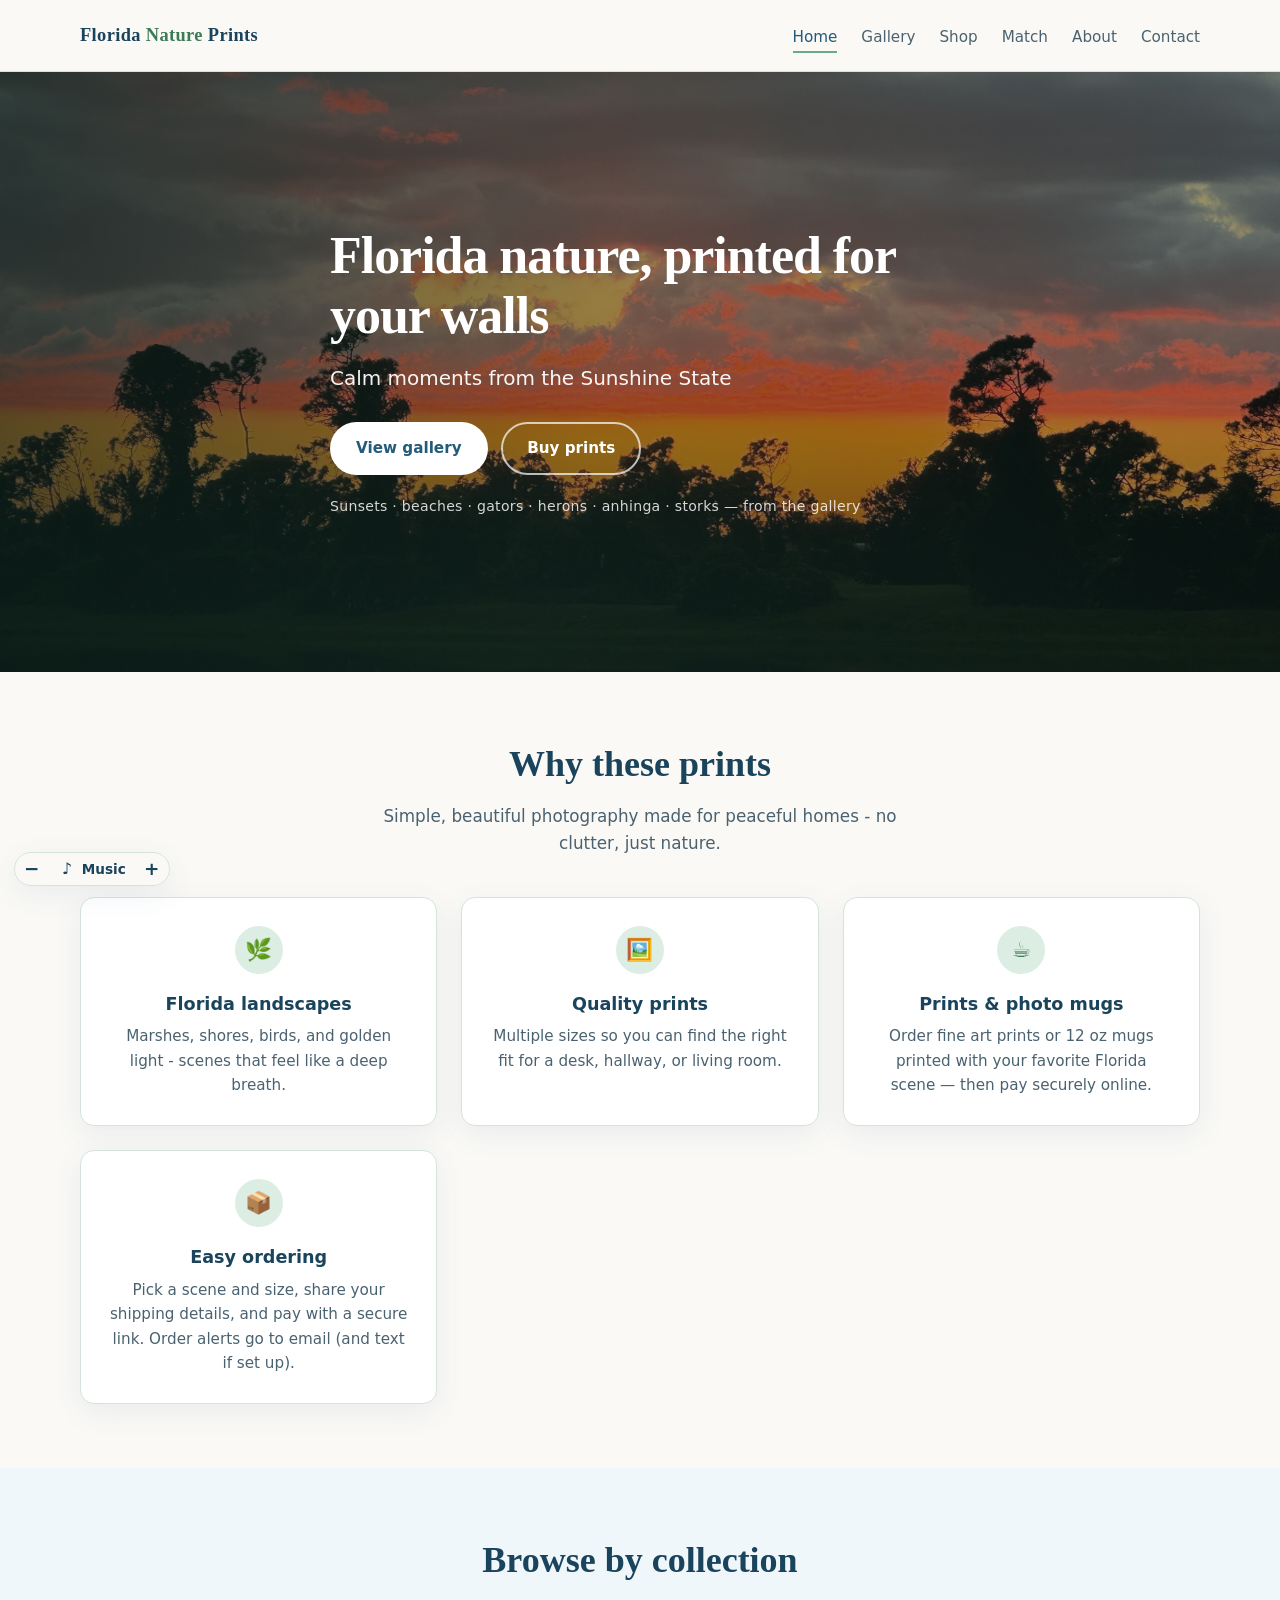
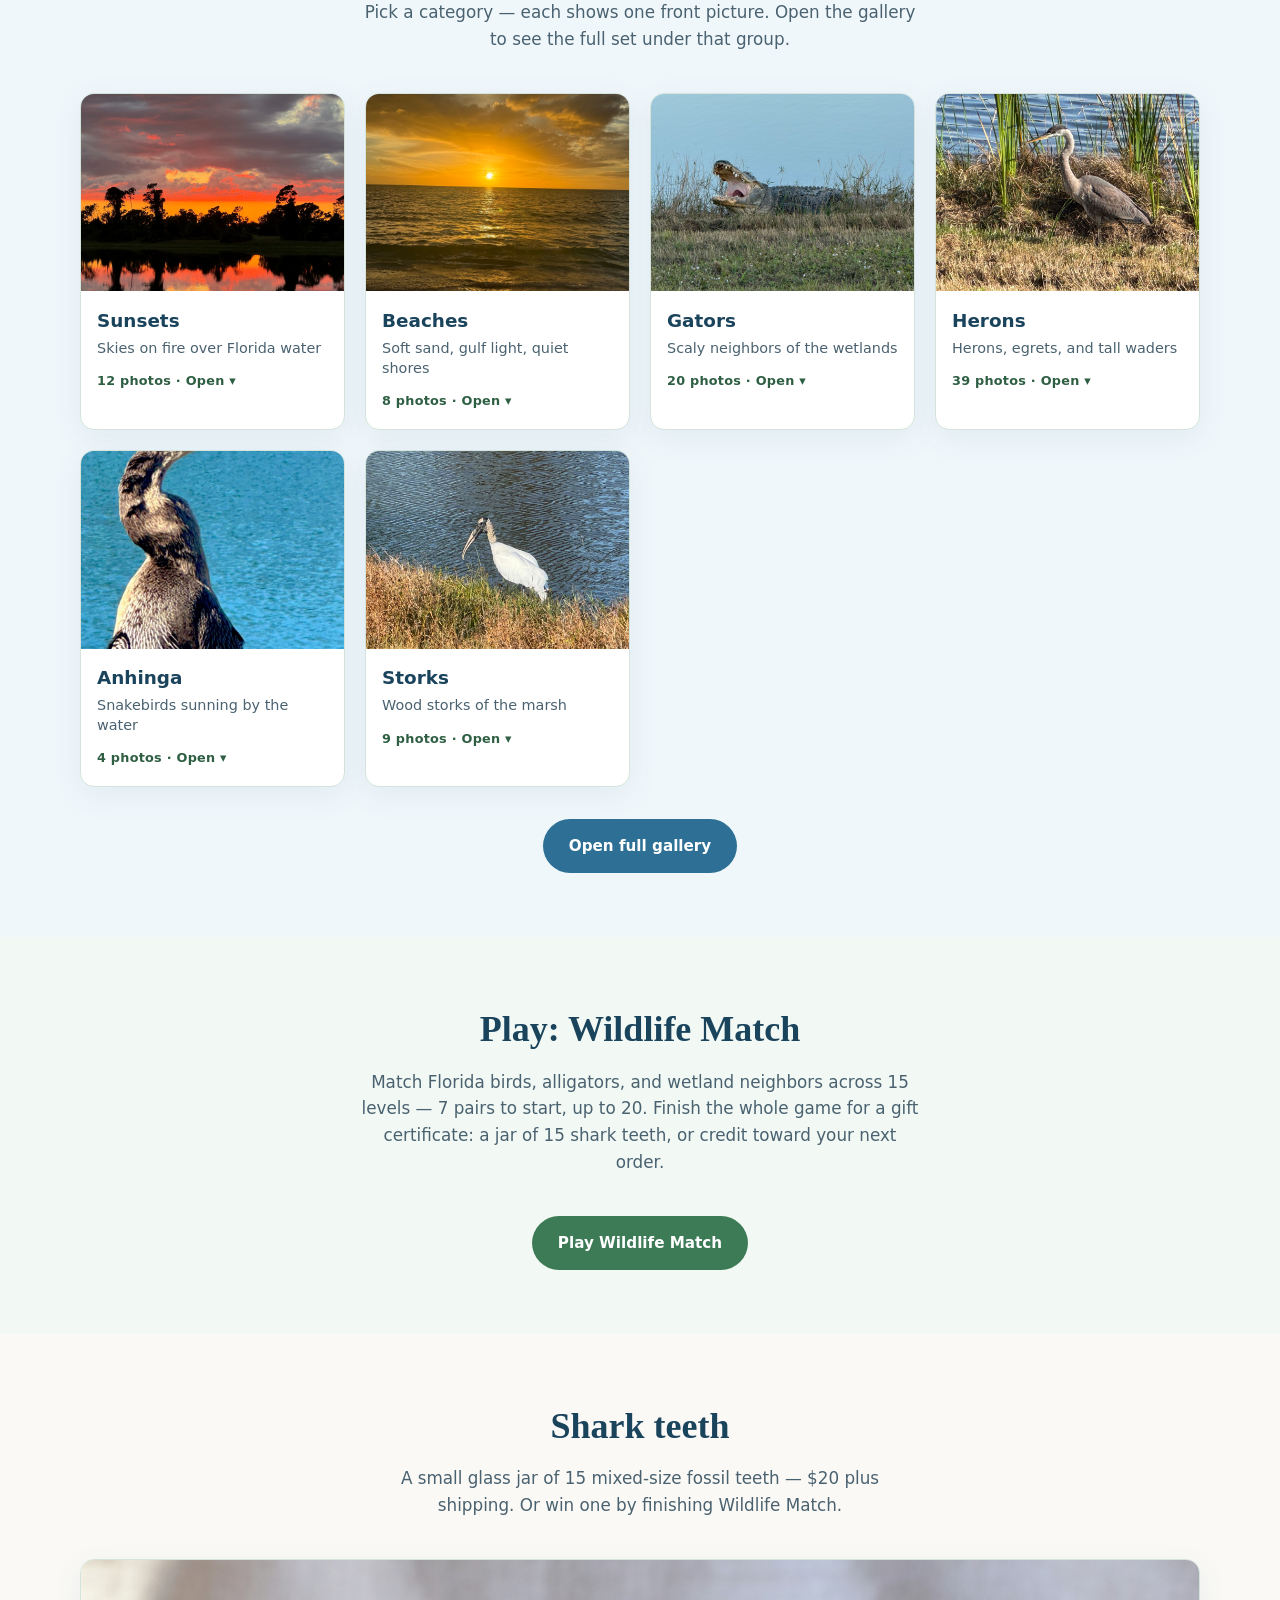
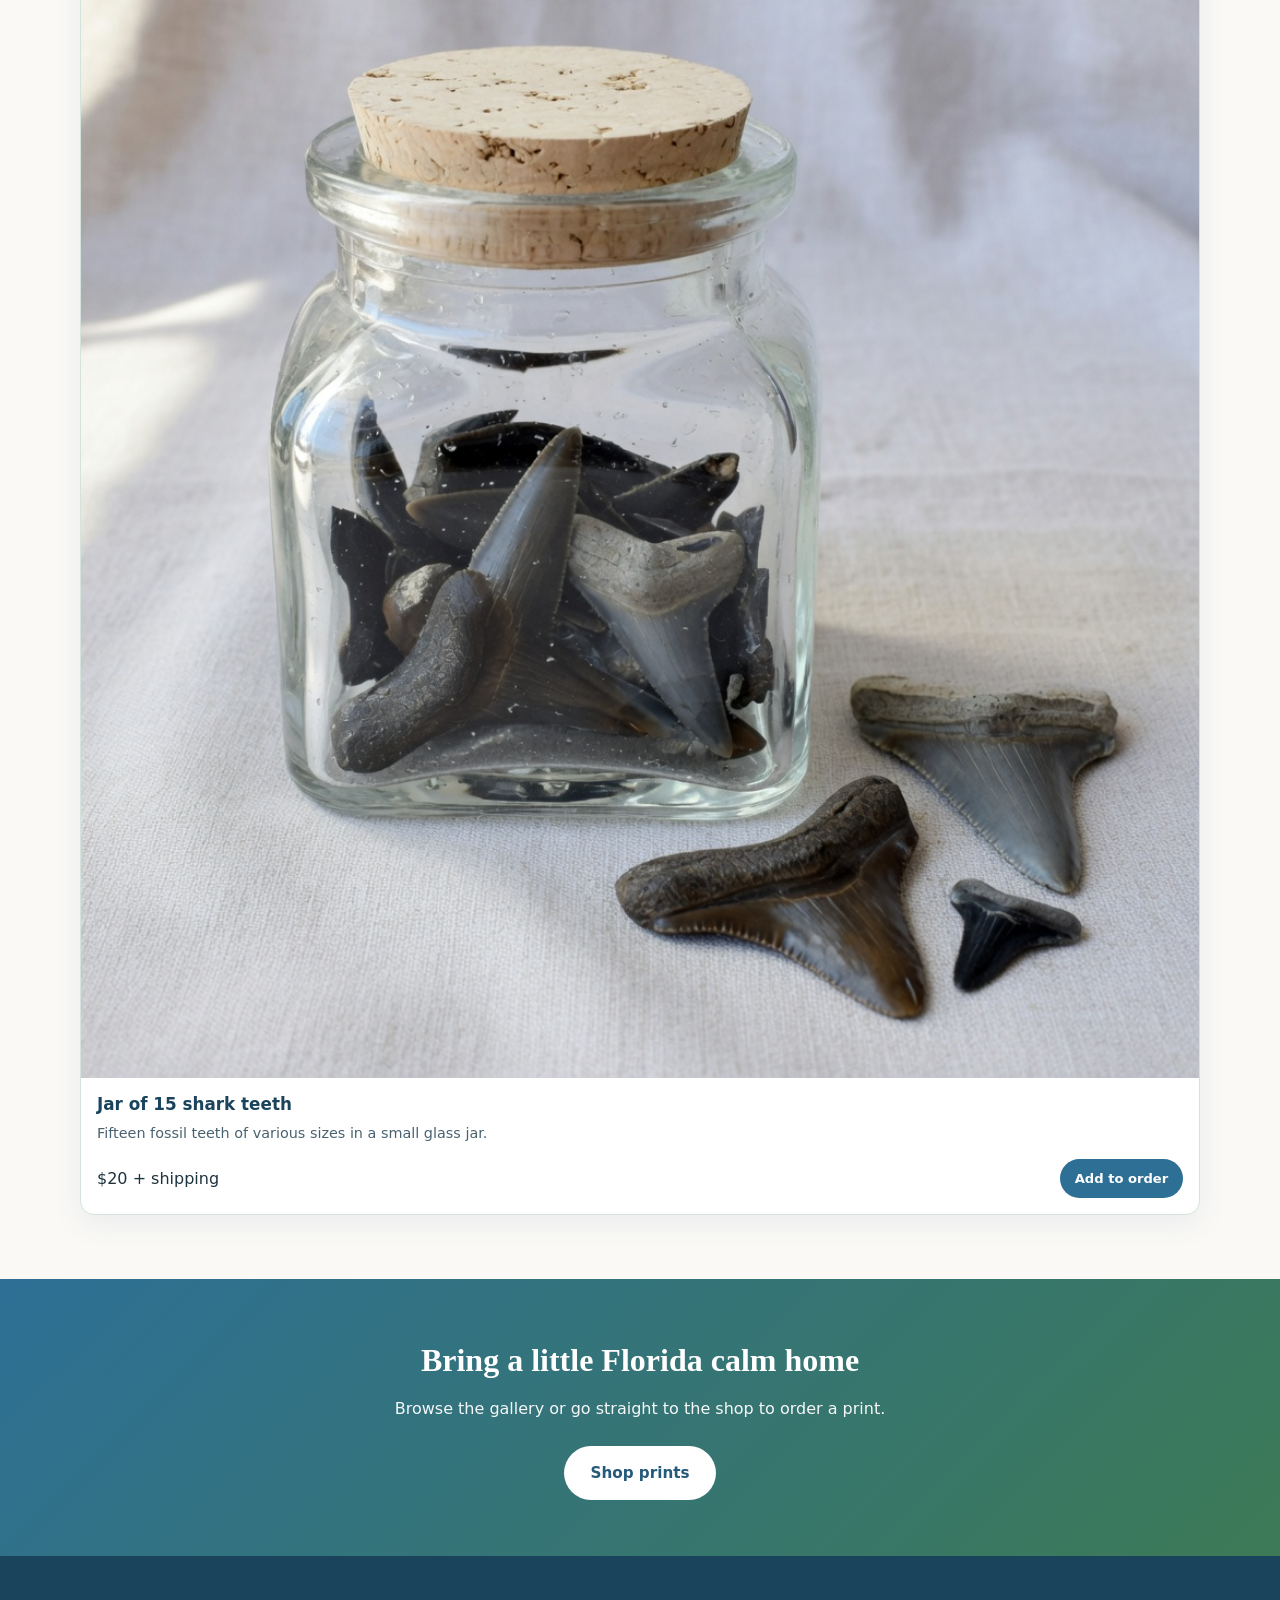
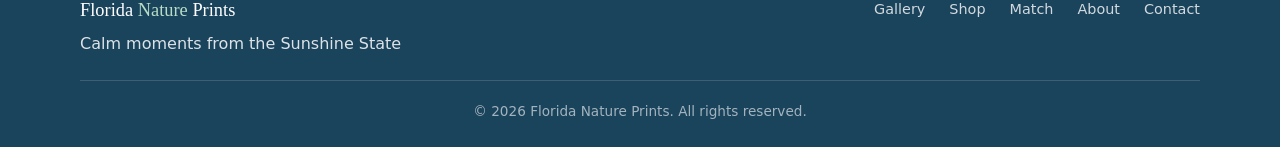
==== commit 633bb642: "Add quieter and louder buttons to the beach music control. Visitors can step the volume up or down; " ====
--- a/index.html
+++ b/index.html
@@ -8,7 +8,7 @@
  name="description"
  content="Fine art nature photography prints from Florida - beaches, wetlands, birds, and soft coastal light."
  />
- <link rel="stylesheet" href="css/styles.css?v=music1" />
+ <link rel="stylesheet" href="css/styles.css?v=music2" />
  </head>
  <body>
  <header class="site-header">
@@ -239,6 +239,6 @@
  document.getElementById("year").textContent = new Date().getFullYear();
  </script>
  <script src="js/config.js?v=visitors1"></script>
- <script src="js/main.js?v=music1"></script>
+ <script src="js/main.js?v=music2"></script>
  </body>
 </html>
--- a/css/styles.css
+++ b/css/styles.css
@@ -1984,48 +1984,74 @@
 }
 
 /* ---- Optional beach music button ---- */
-.music-toggle {
+.music-dock {
   position: fixed;
   left: max(0.85rem, env(safe-area-inset-left));
   bottom: max(0.85rem, env(safe-area-inset-bottom));
   z-index: 250;
   display: inline-flex;
-  align-items: center;
-  gap: 0.4rem;
-  padding: 0.5rem 0.9rem 0.5rem 0.7rem;
+  align-items: stretch;
   border-radius: 999px;
   border: 1px solid var(--border);
   background: rgba(250, 249, 246, 0.94);
   color: var(--blue-800);
+  box-shadow: var(--shadow);
+  backdrop-filter: blur(10px);
+  overflow: hidden;
+}
+
+.music-toggle,
+.music-vol {
+  border: 0;
+  background: transparent;
+  color: inherit;
   font-family: inherit;
-  font-size: 0.85rem;
   font-weight: 600;
   cursor: pointer;
-  box-shadow: var(--shadow);
-  backdrop-filter: blur(10px);
+}
+
+.music-toggle {
+  display: inline-flex;
+  align-items: center;
+  gap: 0.35rem;
+  padding: 0.5rem 0.55rem;
+  font-size: 0.85rem;
+}
+
+.music-vol {
+  width: 2.15rem;
+  font-size: 1.15rem;
+  line-height: 1;
 }
 
 .music-toggle:hover,
-.music-toggle:focus-visible {
-  border-color: var(--blue-400);
-  color: var(--blue-700);
+.music-toggle:focus-visible,
+.music-vol:hover,
+.music-vol:focus-visible {
+  background: rgba(45, 111, 149, 0.1);
   outline: none;
 }
 
-.music-toggle.is-on {
+.music-vol:disabled {
+  opacity: 0.35;
+  cursor: default;
+  background: transparent;
+}
+
+.music-dock.is-on {
   background: var(--green-600);
   border-color: var(--green-600);
   color: #fff;
 }
 
-.music-toggle.is-on:hover,
-.music-toggle.is-on:focus-visible {
-  background: var(--green-700);
-  border-color: var(--green-700);
-  color: #fff;
-}
-
-.music-toggle.is-waiting {
+.music-dock.is-on .music-toggle:hover,
+.music-dock.is-on .music-toggle:focus-visible,
+.music-dock.is-on .music-vol:hover,
+.music-dock.is-on .music-vol:focus-visible {
+  background: rgba(255, 255, 255, 0.16);
+}
+
+.music-dock.is-waiting {
   border-color: var(--green-400);
   color: var(--green-700);
 }
@@ -2038,7 +2064,7 @@
   line-height: 1;
 }
 
-.music-toggle.is-on .music-toggle-icon {
+.music-dock.is-on .music-toggle-icon {
   animation: music-pulse 1.6s ease-in-out infinite;
 }
 
@@ -2053,7 +2079,7 @@
 }
 
 @media (prefers-reduced-motion: reduce) {
-  .music-toggle.is-on .music-toggle-icon {
+  .music-dock.is-on .music-toggle-icon {
     animation: none;
   }
 }
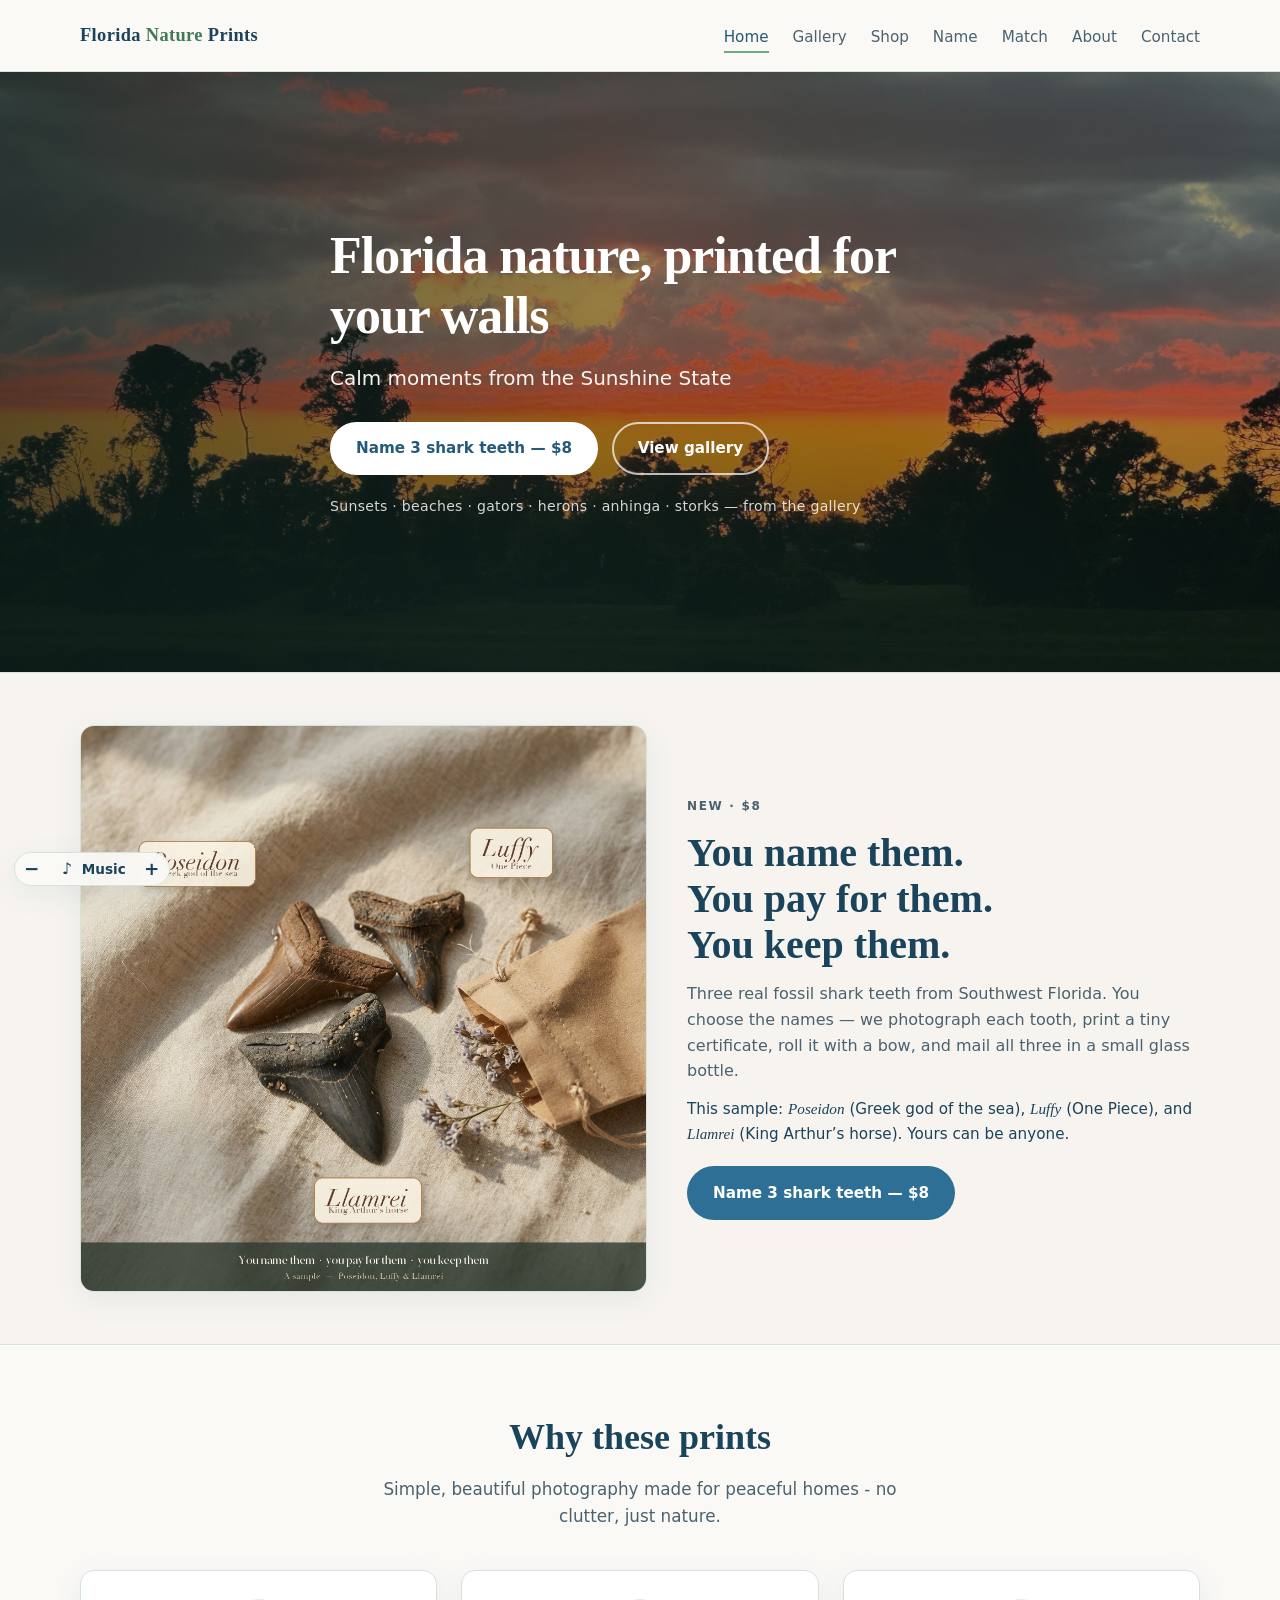
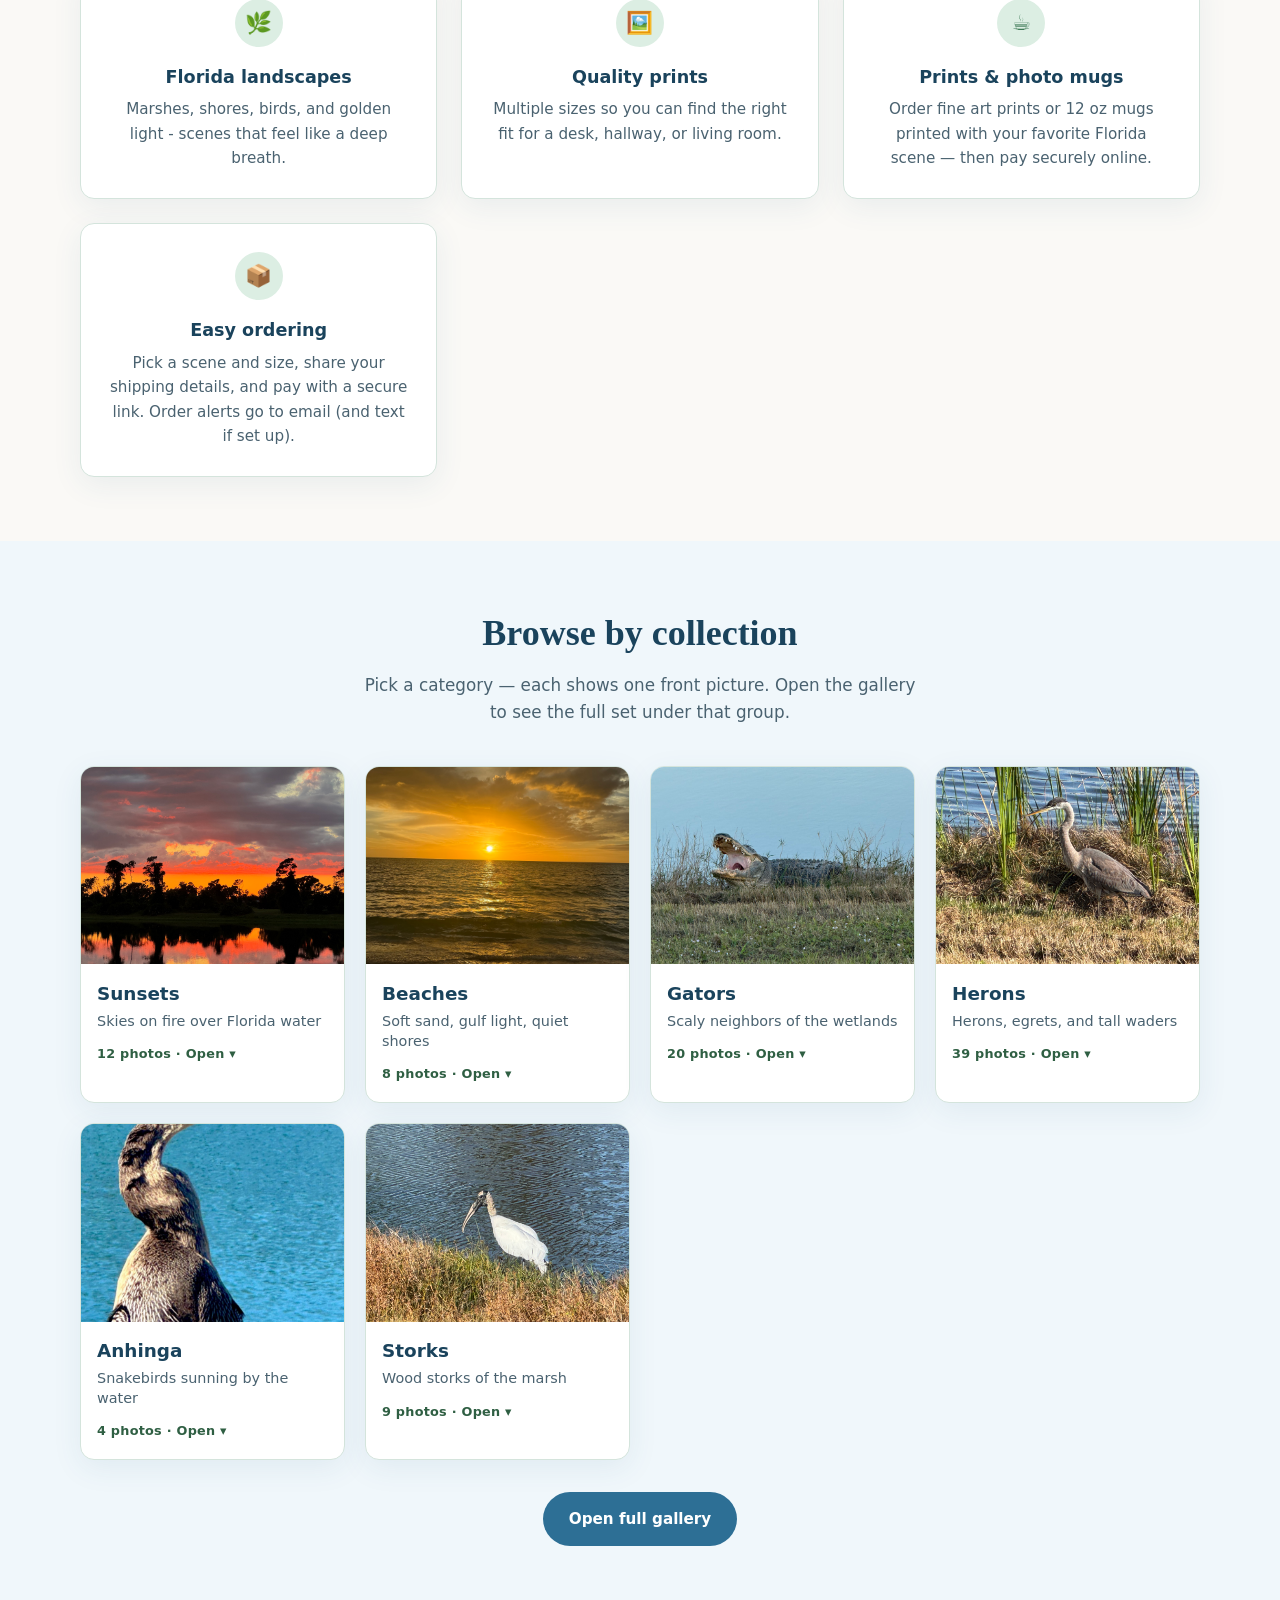
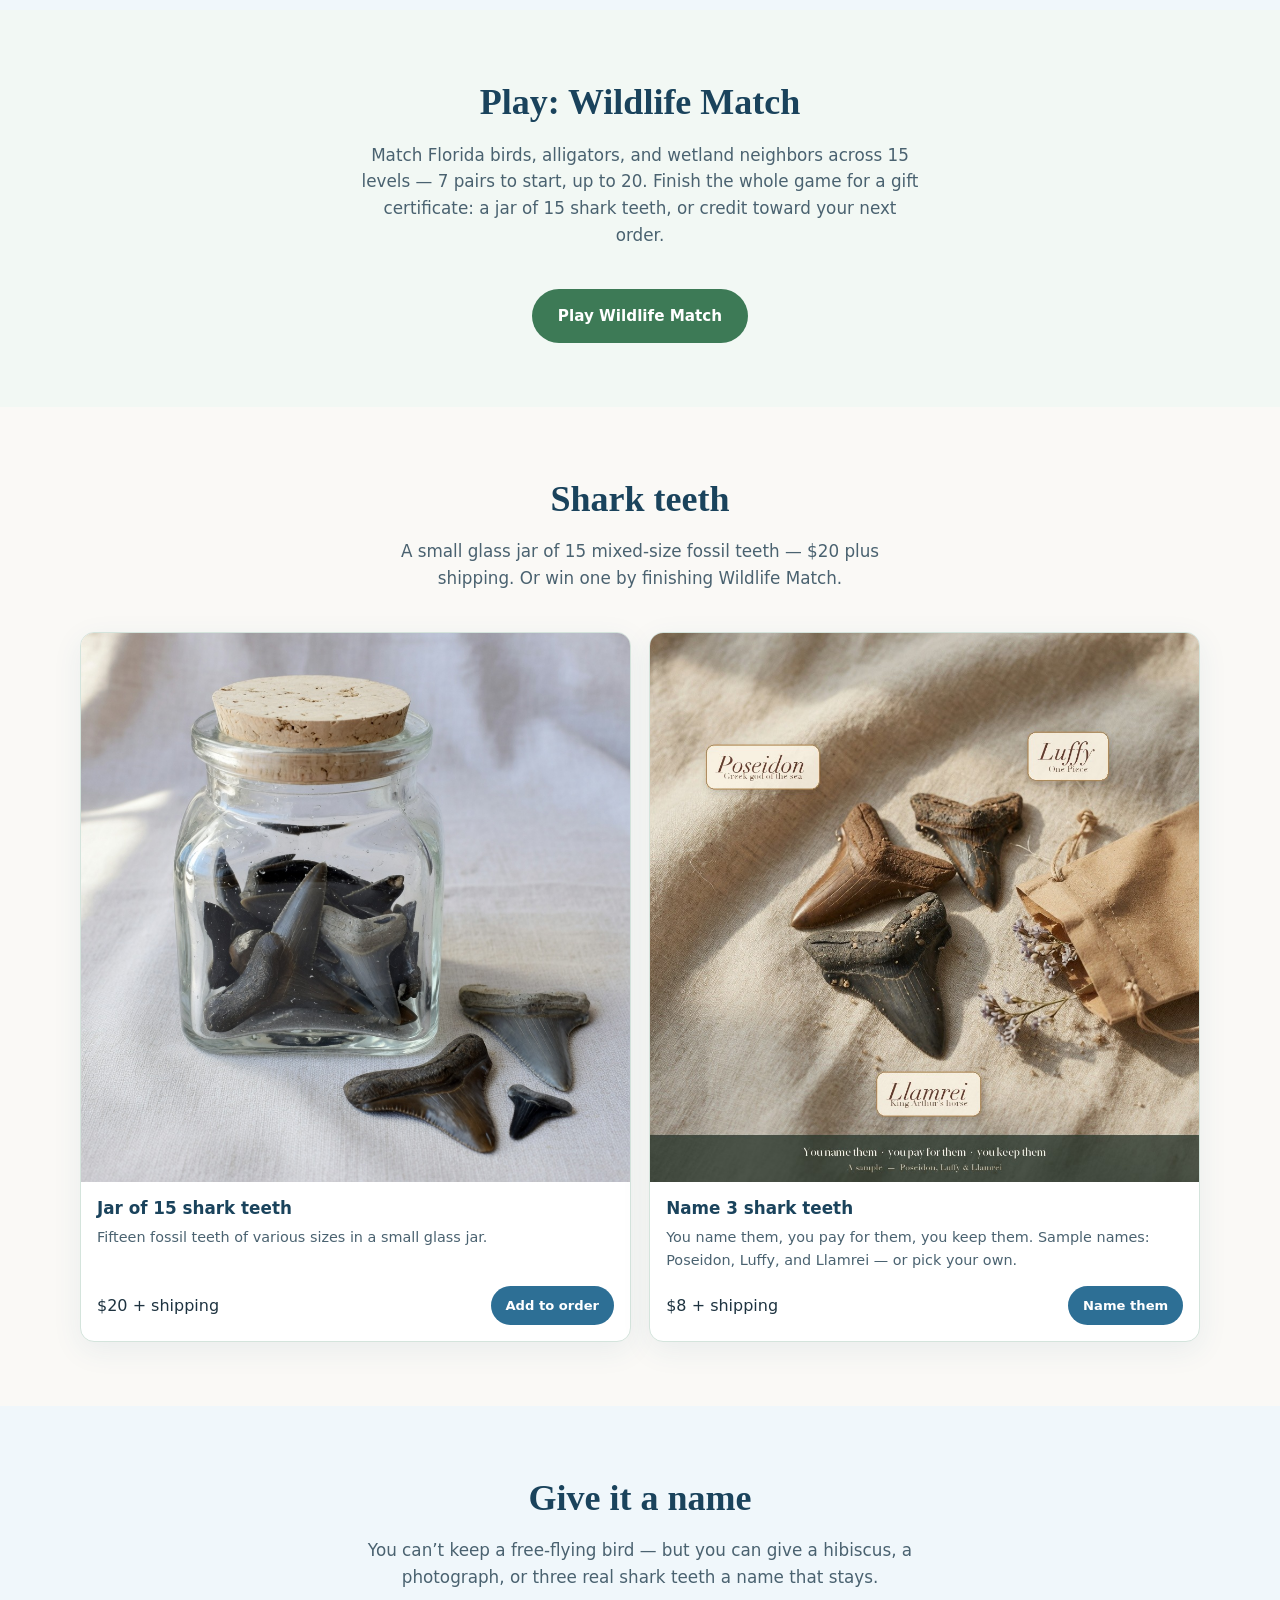
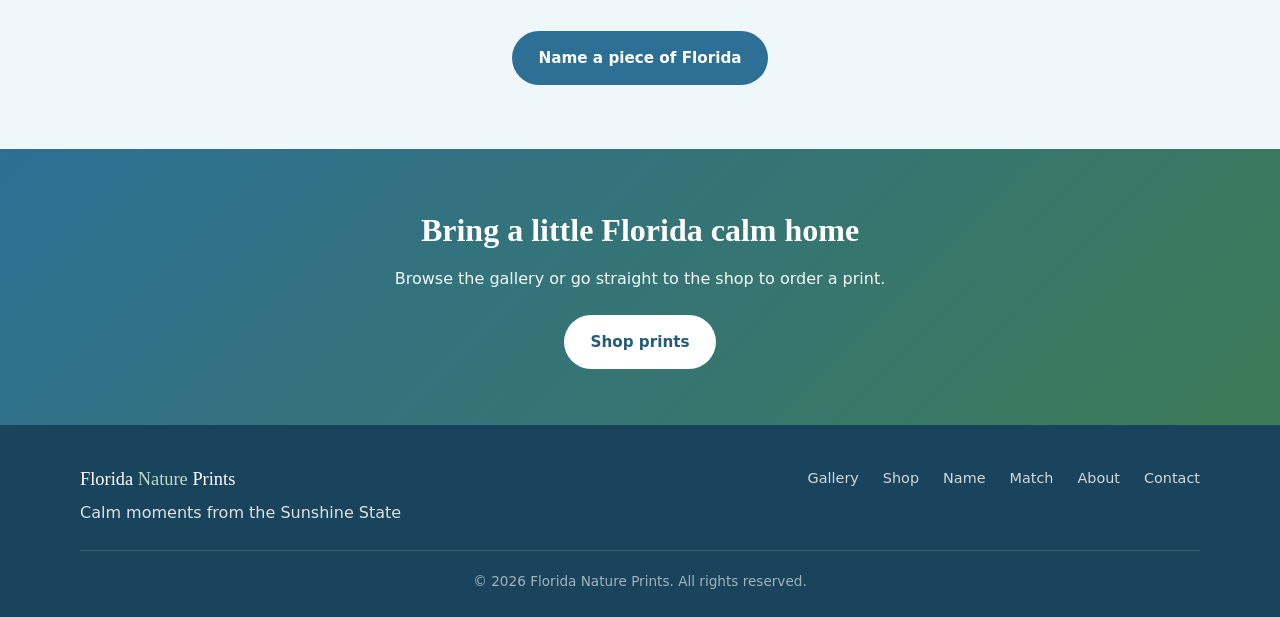
==== commit c790baa8: "Add Name 3 shark teeth offer with sample Poseidon, Luffy, and Llamrei. Public name page, home/shop k" ====
--- a/index.html
+++ b/index.html
@@ -6,9 +6,9 @@
  <title>Florida Nature Prints - Calm moments from the Sunshine State</title>
  <meta
  name="description"
- content="Fine art nature photography prints from Florida - beaches, wetlands, birds, and soft coastal light."
+ content="Fine art Florida nature prints — and name three real shark teeth for $8. You name them, you pay for them, you keep them."
  />
- <link rel="stylesheet" href="css/styles.css?v=music2" />
+ <link rel="stylesheet" href="css/styles.css?v=naming2" />
  </head>
  <body>
  <header class="site-header">
@@ -30,6 +30,7 @@
  <li><a href="index.html">Home</a></li>
  <li><a href="gallery.html">Gallery</a></li>
  <li><a href="shop.html">Shop</a></li>
+ <li><a href="name.html">Name</a></li>
  <li><a href="game.html">Match</a></li>
  <li><a href="about.html">About</a></li>
  <li><a href="contact.html">Contact</a></li>
@@ -72,14 +73,43 @@
  wild places worth remembering.
  </p>
  <div class="hero-actions">
- <a class="btn btn-primary" href="gallery.html">View gallery</a>
- <a class="btn btn-outline" href="shop.html">Buy prints</a>
+ <a class="btn btn-primary" href="name.html?kind=teeth">Name 3 shark teeth — $8</a>
+ <a class="btn btn-outline" href="gallery.html">View gallery</a>
  </div>
  <p class="hero-caption">
  Sunsets · beaches · gators · herons · anhinga · storks — from the gallery
  </p>
  </div>
  </section>
+
+      <section class="keep-band" id="name-teeth">
+        <div class="container keep-band-grid">
+          <div class="keep-band-photo">
+            <img
+              src="images/souvenirs/named-trio-sample.jpg"
+              alt="Three Florida shark teeth named Poseidon, Luffy, and Llamrei"
+            />
+          </div>
+          <div class="keep-band-copy">
+            <p class="keep-kicker">New · $8</p>
+            <h2>You name them.<br />You pay for them.<br />You keep them.</h2>
+            <p>
+              Three real fossil shark teeth from Southwest Florida. You choose
+              the names — we photograph each tooth, print a tiny certificate,
+              roll it with a bow, and mail all three in a small glass bottle.
+            </p>
+            <p class="keep-example">
+              This sample:
+              <em>Poseidon</em> (Greek god of the sea),
+              <em>Luffy</em> (One Piece), and
+              <em>Llamrei</em> (King Arthur’s horse). Yours can be anyone.
+            </p>
+            <a class="btn btn-primary" href="name.html?kind=teeth"
+              >Name 3 shark teeth — $8</a
+            >
+          </div>
+        </div>
+      </section>
 
  <section class="section">
  <div class="container">
@@ -197,7 +227,40 @@
                 <a class="btn btn-primary" href="shop.html#souvenirs">Add to order</a>
               </div>
             </article>
-          </div>
+            <article class="souvenir-card">
+              <a href="name.html?kind=teeth" class="souvenir-img-wrap">
+                <img
+                  src="images/souvenirs/named-trio-sample.jpg"
+                  alt="Sample: Poseidon, Luffy, and Llamrei — three named Florida shark teeth"
+                  loading="lazy"
+                />
+              </a>
+              <h3>Name 3 shark teeth</h3>
+              <p>
+                You name them, you pay for them, you keep them. Sample names:
+                Poseidon, Luffy, and Llamrei — or pick your own.
+              </p>
+              <div class="souvenir-meta">
+                <span class="size-price">$8 + shipping</span>
+                <a class="btn btn-primary" href="name.html?kind=teeth">Name them</a>
+              </div>
+            </article>
+          </div>
+        </div>
+      </section>
+
+      <section class="section section-alt">
+        <div class="container">
+          <div class="section-header">
+            <h2>Give it a name</h2>
+            <p>
+              You can’t keep a free-flying bird — but you can give a hibiscus,
+              a photograph, or three real shark teeth a name that stays.
+            </p>
+          </div>
+          <p style="text-align: center">
+            <a class="btn btn-primary" href="name.html">Name a piece of Florida</a>
+          </p>
         </div>
       </section>
 
@@ -222,6 +285,7 @@
  <ul class="footer-links">
  <li><a href="gallery.html">Gallery</a></li>
  <li><a href="shop.html">Shop</a></li>
+ <li><a href="name.html">Name</a></li>
  <li><a href="game.html">Match</a></li>
  <li><a href="about.html">About</a></li>
  <li><a href="contact.html">Contact</a></li>
@@ -238,7 +302,7 @@
  <script>
  document.getElementById("year").textContent = new Date().getFullYear();
  </script>
- <script src="js/config.js?v=visitors1"></script>
+ <script src="js/config.js?v=naming2"></script>
  <script src="js/main.js?v=music2"></script>
  </body>
 </html>
--- a/css/styles.css
+++ b/css/styles.css
@@ -906,6 +906,7 @@
 .photo-card .photo-actions {
   margin-top: 0.9rem;
   display: flex;
+  flex-wrap: wrap;
   gap: 0.5rem;
 }
 
@@ -1044,6 +1045,7 @@
 }
 
 .souvenir-img-wrap {
+  display: block;
   position: relative;
   aspect-ratio: 1;
   width: 100%;
@@ -1344,6 +1346,78 @@
 
 .contact-details a {
   font-weight: 600;
+}
+
+/* ---- Name them / keep them band ---- */
+.keep-band {
+  background: var(--sand);
+  padding: 3.25rem 0;
+  border-top: 1px solid var(--border);
+  border-bottom: 1px solid var(--border);
+}
+
+.keep-band-grid {
+  display: grid;
+  grid-template-columns: 1.05fr 0.95fr;
+  gap: 2.5rem;
+  align-items: center;
+}
+
+.keep-band-photo {
+  border-radius: var(--radius);
+  overflow: hidden;
+  border: 1px solid var(--border);
+  box-shadow: var(--shadow);
+}
+
+.keep-band-photo img {
+  width: 100%;
+  height: auto;
+  display: block;
+}
+
+.keep-kicker {
+  font-size: 0.75rem;
+  letter-spacing: 0.14em;
+  text-transform: uppercase;
+  font-weight: 700;
+  color: var(--green-700);
+  margin-bottom: 0.45rem;
+}
+
+.keep-band-copy h2 {
+  font-family: var(--font-display);
+  font-size: clamp(1.7rem, 3.2vw, 2.5rem);
+  line-height: 1.15;
+  color: var(--blue-800);
+  margin-bottom: 0.85rem;
+}
+
+.keep-band-copy p {
+  color: var(--text-soft);
+  margin-bottom: 0.85rem;
+  max-width: 38rem;
+}
+
+.keep-example {
+  font-size: 0.95rem;
+  color: var(--blue-800) !important;
+}
+
+.keep-example em {
+  font-family: var(--font-display);
+  font-style: italic;
+}
+
+.keep-band-copy .btn {
+  margin-top: 0.4rem;
+}
+
+@media (max-width: 800px) {
+  .keep-band-grid {
+    grid-template-columns: 1fr;
+    gap: 1.5rem;
+  }
 }
 
 /* ---- CTA band ---- */
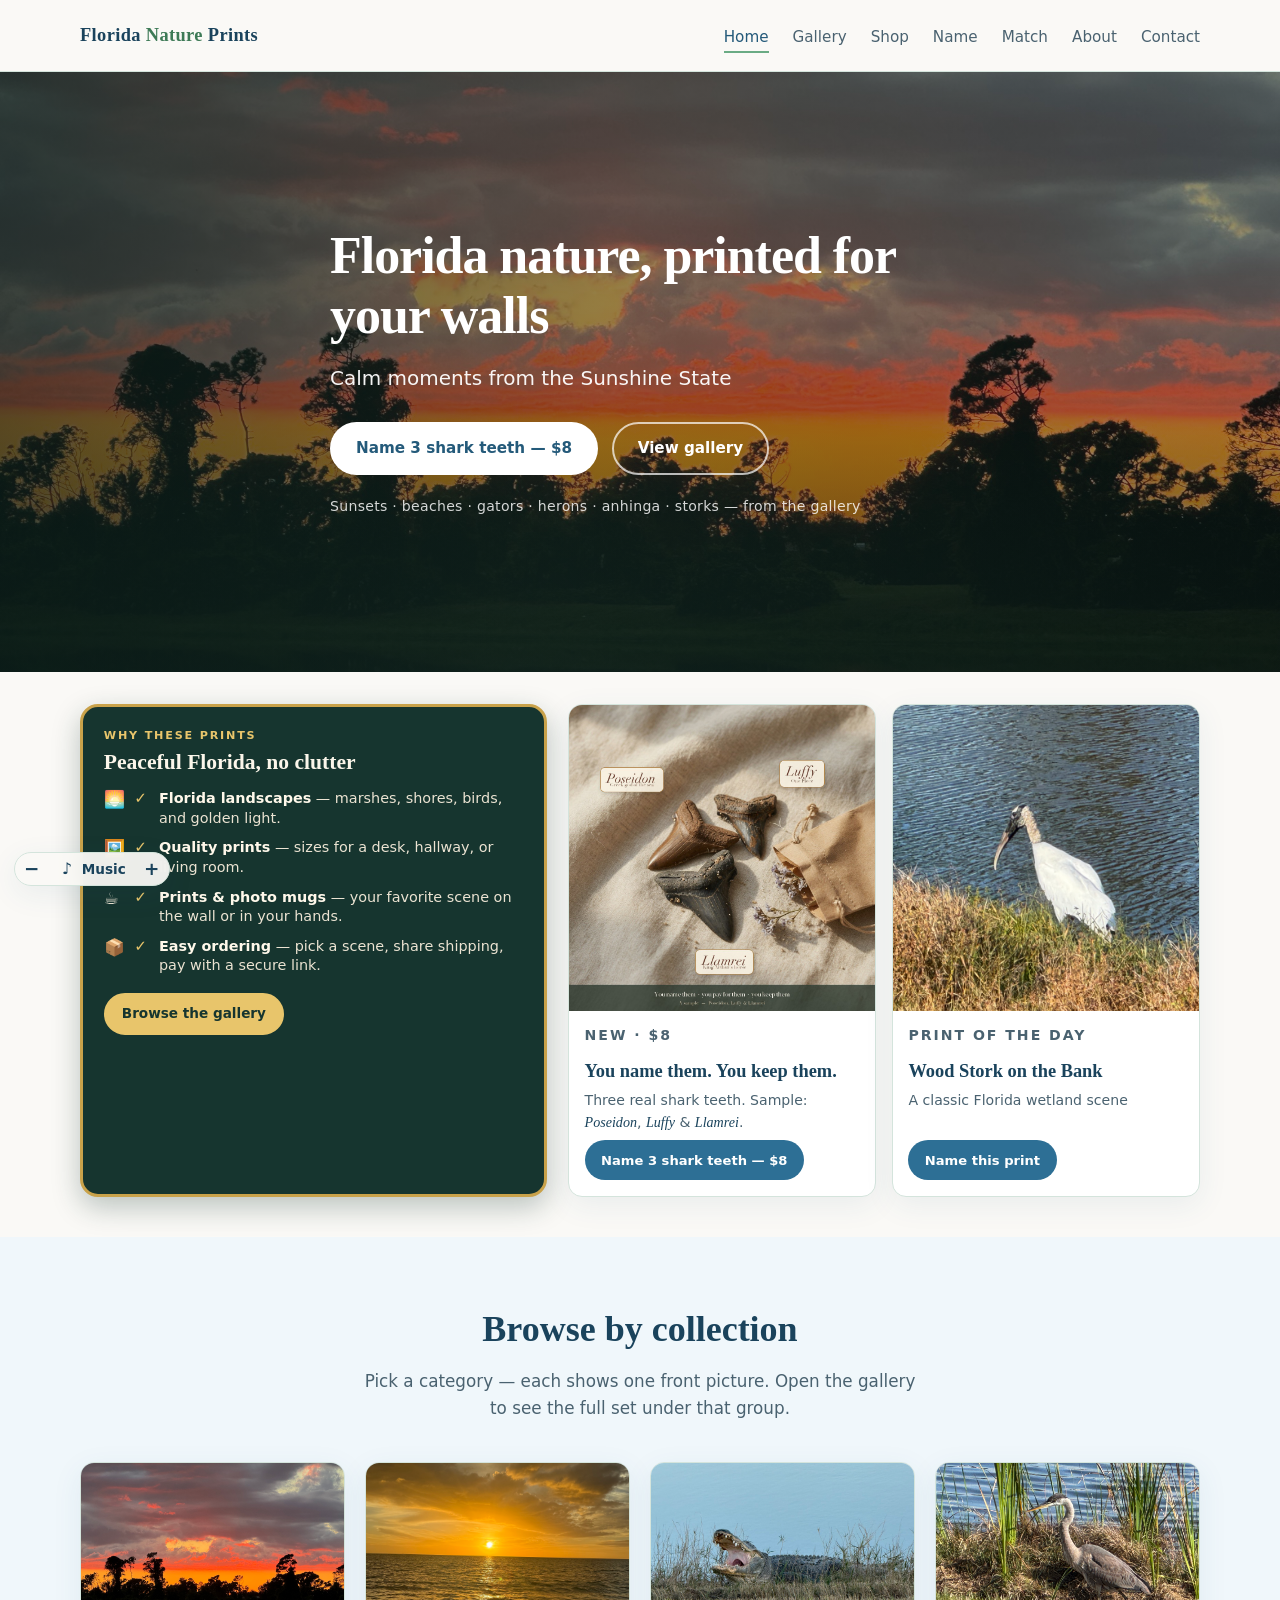
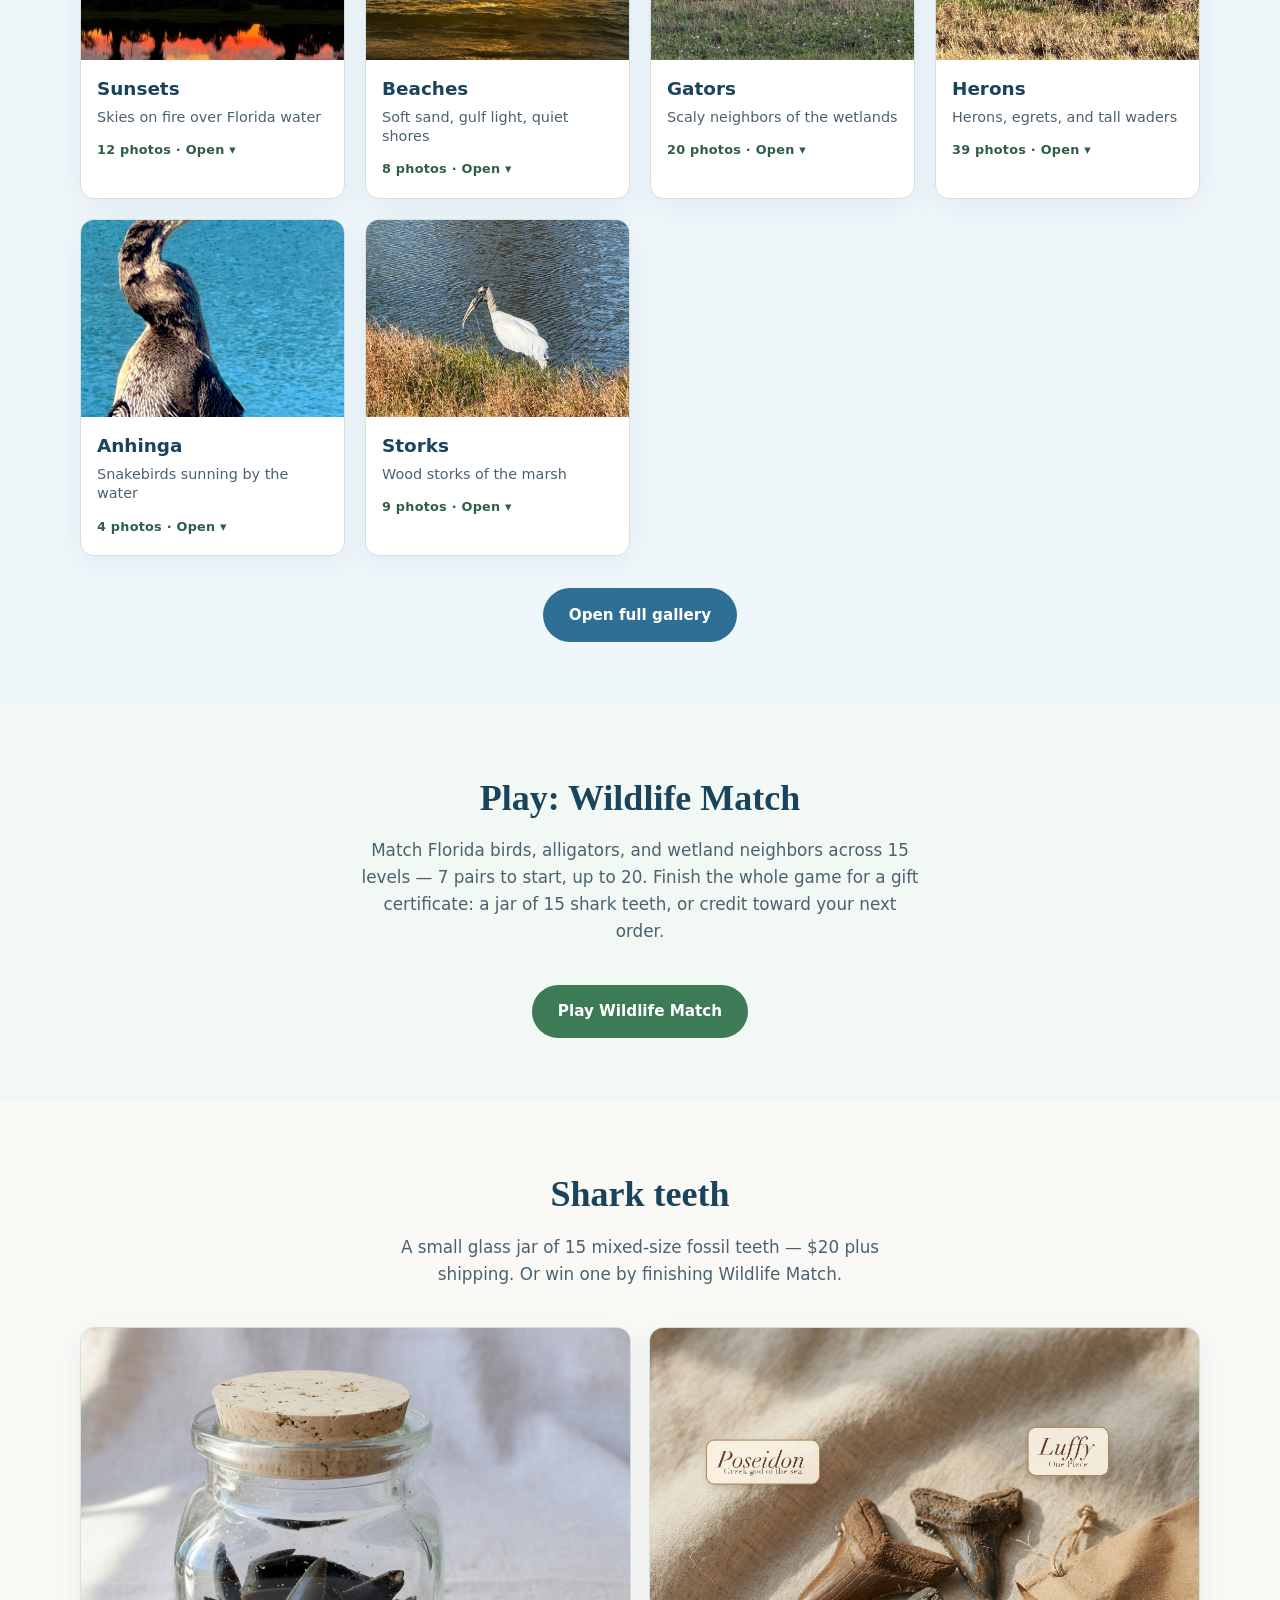
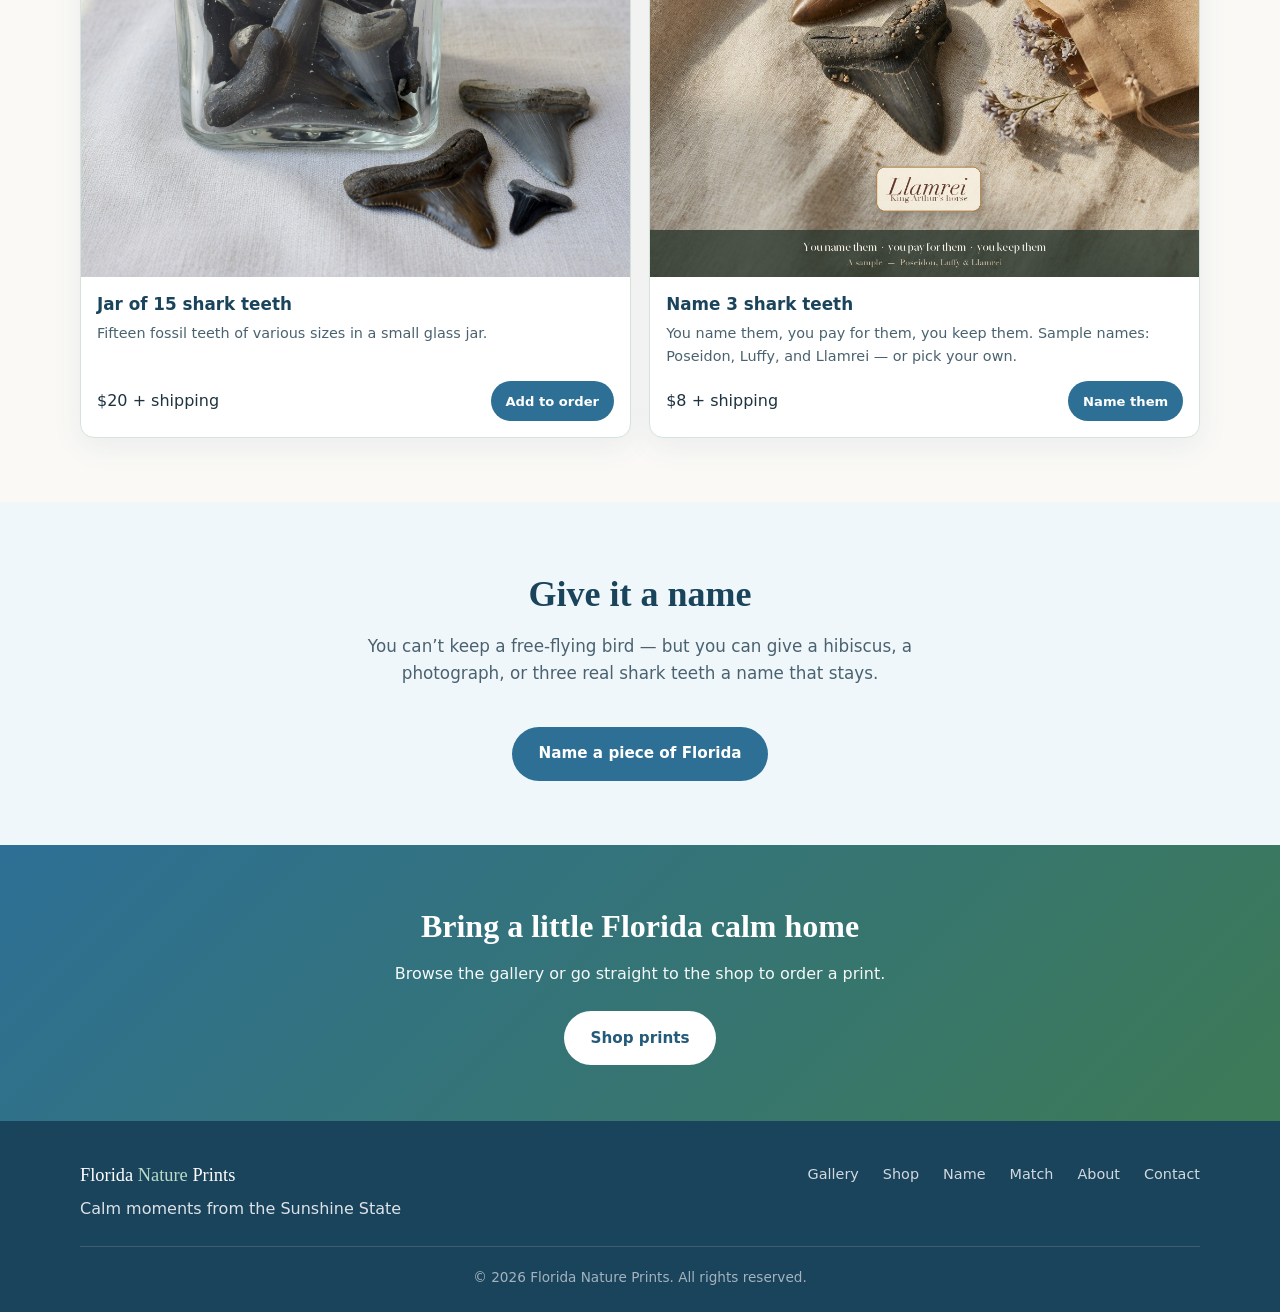
==== commit 89ebd81d: "Compact Why these prints into a left-hand frame; put named teeth and print of the day on the right." ====
--- a/index.html
+++ b/index.html
@@ -8,7 +8,7 @@
  name="description"
  content="Fine art Florida nature prints — and name three real shark teeth for $8. You name them, you pay for them, you keep them."
  />
- <link rel="stylesheet" href="css/styles.css?v=naming2" />
+ <link rel="stylesheet" href="css/styles.css?v=naming3" />
  </head>
  <body>
  <header class="site-header">
@@ -82,80 +82,73 @@
  </div>
  </section>
 
-      <section class="keep-band" id="name-teeth">
-        <div class="container keep-band-grid">
-          <div class="keep-band-photo">
-            <img
-              src="images/souvenirs/named-trio-sample.jpg"
-              alt="Three Florida shark teeth named Poseidon, Luffy, and Llamrei"
-            />
-          </div>
-          <div class="keep-band-copy">
-            <p class="keep-kicker">New · $8</p>
-            <h2>You name them.<br />You pay for them.<br />You keep them.</h2>
-            <p>
-              Three real fossil shark teeth from Southwest Florida. You choose
-              the names — we photograph each tooth, print a tiny certificate,
-              roll it with a bow, and mail all three in a small glass bottle.
-            </p>
-            <p class="keep-example">
-              This sample:
-              <em>Poseidon</em> (Greek god of the sea),
-              <em>Luffy</em> (One Piece), and
-              <em>Llamrei</em> (King Arthur’s horse). Yours can be anyone.
-            </p>
-            <a class="btn btn-primary" href="name.html?kind=teeth"
-              >Name 3 shark teeth — $8</a
-            >
+      <section class="home-split" id="name-teeth">
+        <div class="container home-split-grid">
+          <aside class="why-frame">
+            <p class="why-kicker">Why these prints</p>
+            <h2>Peaceful Florida, no clutter</h2>
+            <ul class="why-list">
+              <li>
+                <span class="why-emoji" aria-hidden="true">🌅</span>
+                <span class="why-check" aria-hidden="true">✓</span>
+                <span
+                  ><strong>Florida landscapes</strong> — marshes, shores,
+                  birds, and golden light.</span
+                >
+              </li>
+              <li>
+                <span class="why-emoji" aria-hidden="true">🖼️</span>
+                <span class="why-check" aria-hidden="true">✓</span>
+                <span
+                  ><strong>Quality prints</strong> — sizes for a desk,
+                  hallway, or living room.</span
+                >
+              </li>
+              <li>
+                <span class="why-emoji" aria-hidden="true">☕</span>
+                <span class="why-check" aria-hidden="true">✓</span>
+                <span
+                  ><strong>Prints &amp; photo mugs</strong> — your favorite
+                  scene on the wall or in your hands.</span
+                >
+              </li>
+              <li>
+                <span class="why-emoji" aria-hidden="true">📦</span>
+                <span class="why-check" aria-hidden="true">✓</span>
+                <span
+                  ><strong>Easy ordering</strong> — pick a scene, share
+                  shipping, pay with a secure link.</span
+                >
+              </li>
+            </ul>
+            <a class="btn why-btn" href="gallery.html">Browse the gallery</a>
+          </aside>
+
+          <div class="home-split-right">
+            <article class="home-offer" id="teeth-offer">
+              <img
+                src="images/souvenirs/named-trio-sample.jpg"
+                alt="Three Florida shark teeth named Poseidon, Luffy, and Llamrei"
+              />
+              <div class="home-offer-body">
+                <p class="keep-kicker">New · $8</p>
+                <h2>You name them. You keep them.</h2>
+                <p>
+                  Three real shark teeth. Sample:
+                  <em>Poseidon</em>, <em>Luffy</em> &amp; <em>Llamrei</em>.
+                </p>
+                <a class="btn btn-primary" href="name.html?kind=teeth"
+                  >Name 3 shark teeth — $8</a
+                >
+              </div>
+            </article>
+
+            <article class="home-offer print-of-day" id="print-of-day">
+              <!-- Filled by main.js -->
+            </article>
           </div>
         </div>
       </section>
-
- <section class="section">
- <div class="container">
- <div class="section-header">
- <h2>Why these prints</h2>
- <p>
- Simple, beautiful photography made for peaceful homes - no
- clutter, just nature.
- </p>
- </div>
- <div class="features">
- <div class="feature-card">
- <div class="feature-icon" aria-hidden="true">🌿</div>
- <h3>Florida landscapes</h3>
- <p>
- Marshes, shores, birds, and golden light - scenes that feel like
- a deep breath.
- </p>
- </div>
- <div class="feature-card">
- <div class="feature-icon" aria-hidden="true">🖼️</div>
- <h3>Quality prints</h3>
- <p>
- Multiple sizes so you can find the right fit for a desk, hallway,
- or living room.
- </p>
- </div>
- <div class="feature-card">
- <div class="feature-icon" aria-hidden="true">☕</div>
- <h3>Prints &amp; photo mugs</h3>
- <p>
- Order fine art prints or 12 oz mugs printed with your favorite
- Florida scene — then pay securely online.
- </p>
- </div>
- <div class="feature-card">
- <div class="feature-icon" aria-hidden="true">📦</div>
- <h3>Easy ordering</h3>
- <p>
- Pick a scene and size, share your shipping details, and pay with
- a secure link. Order alerts go to email (and text if set up).
- </p>
- </div>
- </div>
- </div>
- </section>
 
  <section class="section section-alt">
  <div class="container">
@@ -303,6 +296,6 @@
  document.getElementById("year").textContent = new Date().getFullYear();
  </script>
  <script src="js/config.js?v=naming2"></script>
- <script src="js/main.js?v=music2"></script>
+ <script src="js/main.js?v=naming3"></script>
  </body>
 </html>
--- a/css/styles.css
+++ b/css/styles.css
@@ -502,6 +502,156 @@
   max-width: 50ch;
 }
 
+/* ---- Home split: why-frame (left) + naming / print of the day (right) ---- */
+.home-split {
+  padding: 2rem 0 2.5rem;
+  background: var(--cream);
+}
+
+.home-split-grid {
+  display: grid;
+  grid-template-columns: minmax(240px, 0.85fr) minmax(280px, 1.15fr);
+  gap: 1.35rem;
+  align-items: stretch;
+}
+
+.why-frame {
+  background: #16352f;
+  color: #f6f0e4;
+  border: 3px solid #c9a24a;
+  border-radius: 18px;
+  padding: 1.25rem 1.3rem 1.35rem;
+  box-shadow: 0 10px 28px rgba(22, 53, 47, 0.28);
+}
+
+.why-kicker {
+  font-size: 0.7rem;
+  letter-spacing: 0.16em;
+  text-transform: uppercase;
+  font-weight: 700;
+  color: #e8c56b;
+  margin-bottom: 0.3rem;
+}
+
+.why-frame h2 {
+  font-family: var(--font-display);
+  font-size: 1.35rem;
+  line-height: 1.2;
+  color: #fbf6ea;
+  margin-bottom: 0.85rem;
+}
+
+.why-list {
+  list-style: none;
+  display: flex;
+  flex-direction: column;
+  gap: 0.65rem;
+  margin: 0 0 1.1rem;
+}
+
+.why-list li {
+  display: grid;
+  grid-template-columns: 1.5rem 1.15rem 1fr;
+  gap: 0.4rem;
+  align-items: start;
+  font-size: 0.9rem;
+  line-height: 1.35;
+  color: #ebe3d2;
+}
+
+.why-list strong {
+  color: #fff8ea;
+}
+
+.why-emoji {
+  font-size: 1.05rem;
+  line-height: 1.2;
+}
+
+.why-check {
+  color: #e8c56b;
+  font-weight: 800;
+  font-size: 0.95rem;
+  line-height: 1.2;
+}
+
+.why-btn {
+  background: #e8c56b;
+  color: #16352f;
+  border-color: #e8c56b;
+  font-size: 0.85rem;
+  padding: 0.5rem 1rem;
+}
+
+.why-btn:hover {
+  background: #f3d98a;
+  color: #102820;
+}
+
+.home-split-right {
+  display: grid;
+  grid-template-columns: 1fr 1fr;
+  gap: 1rem;
+}
+
+.home-offer {
+  background: var(--white);
+  border: 1px solid var(--border);
+  border-radius: var(--radius);
+  overflow: hidden;
+  box-shadow: var(--shadow);
+  display: flex;
+  flex-direction: column;
+}
+
+.home-offer img {
+  width: 100%;
+  aspect-ratio: 1;
+  object-fit: cover;
+  display: block;
+}
+
+.home-offer-body {
+  padding: 0.85rem 0.95rem 1rem;
+  display: flex;
+  flex-direction: column;
+  gap: 0.4rem;
+  flex: 1;
+}
+
+.home-offer-body h2,
+.home-offer-body h3 {
+  font-family: var(--font-display);
+  font-size: 1.15rem;
+  line-height: 1.2;
+  color: var(--blue-800);
+}
+
+.home-offer-body p {
+  font-size: 0.88rem;
+  color: var(--text-soft);
+}
+
+.home-offer-body em {
+  font-family: var(--font-display);
+  font-style: italic;
+  color: var(--blue-800);
+}
+
+.home-offer-body .btn {
+  margin-top: auto;
+  align-self: flex-start;
+  padding: 0.45rem 0.9rem;
+  font-size: 0.82rem;
+}
+
+@media (max-width: 900px) {
+  .home-split-grid,
+  .home-split-right {
+    grid-template-columns: 1fr;
+  }
+}
+
 /* ---- Feature cards (home) ---- */
 .features {
   display: grid;
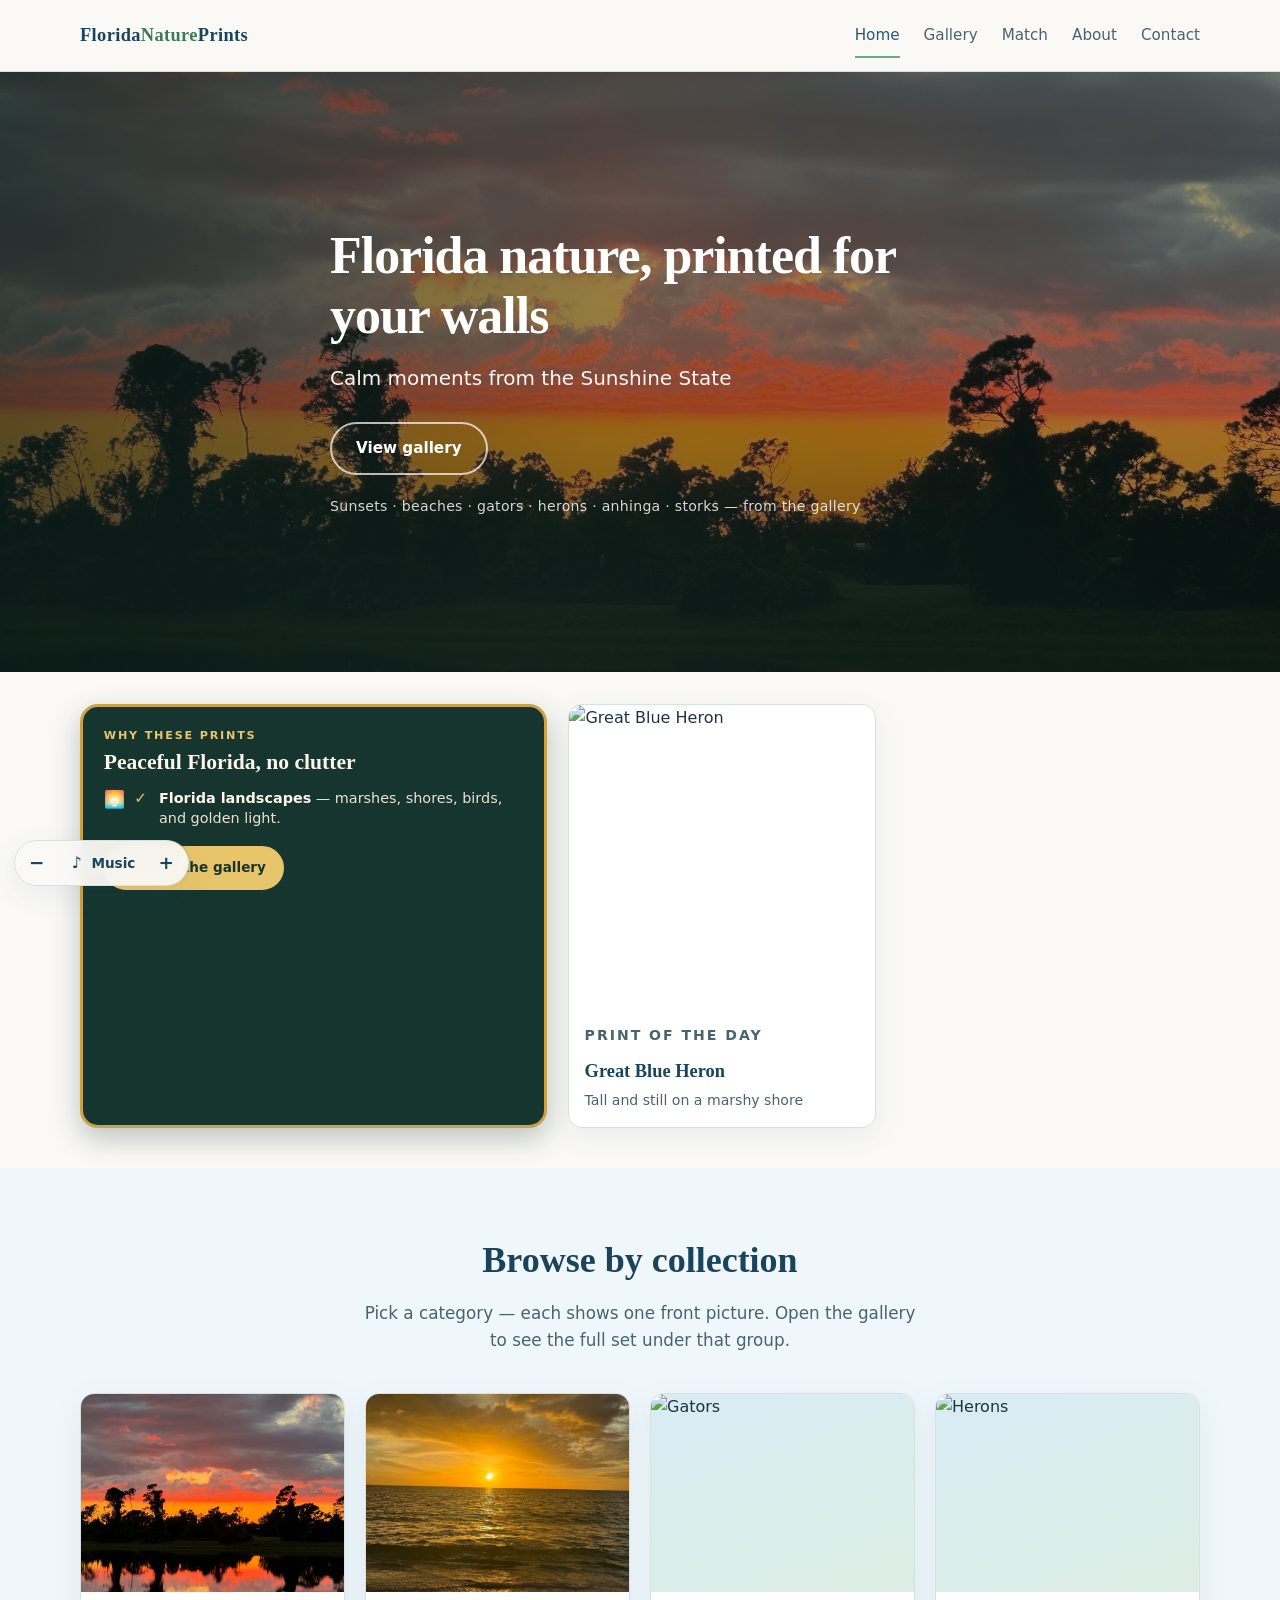
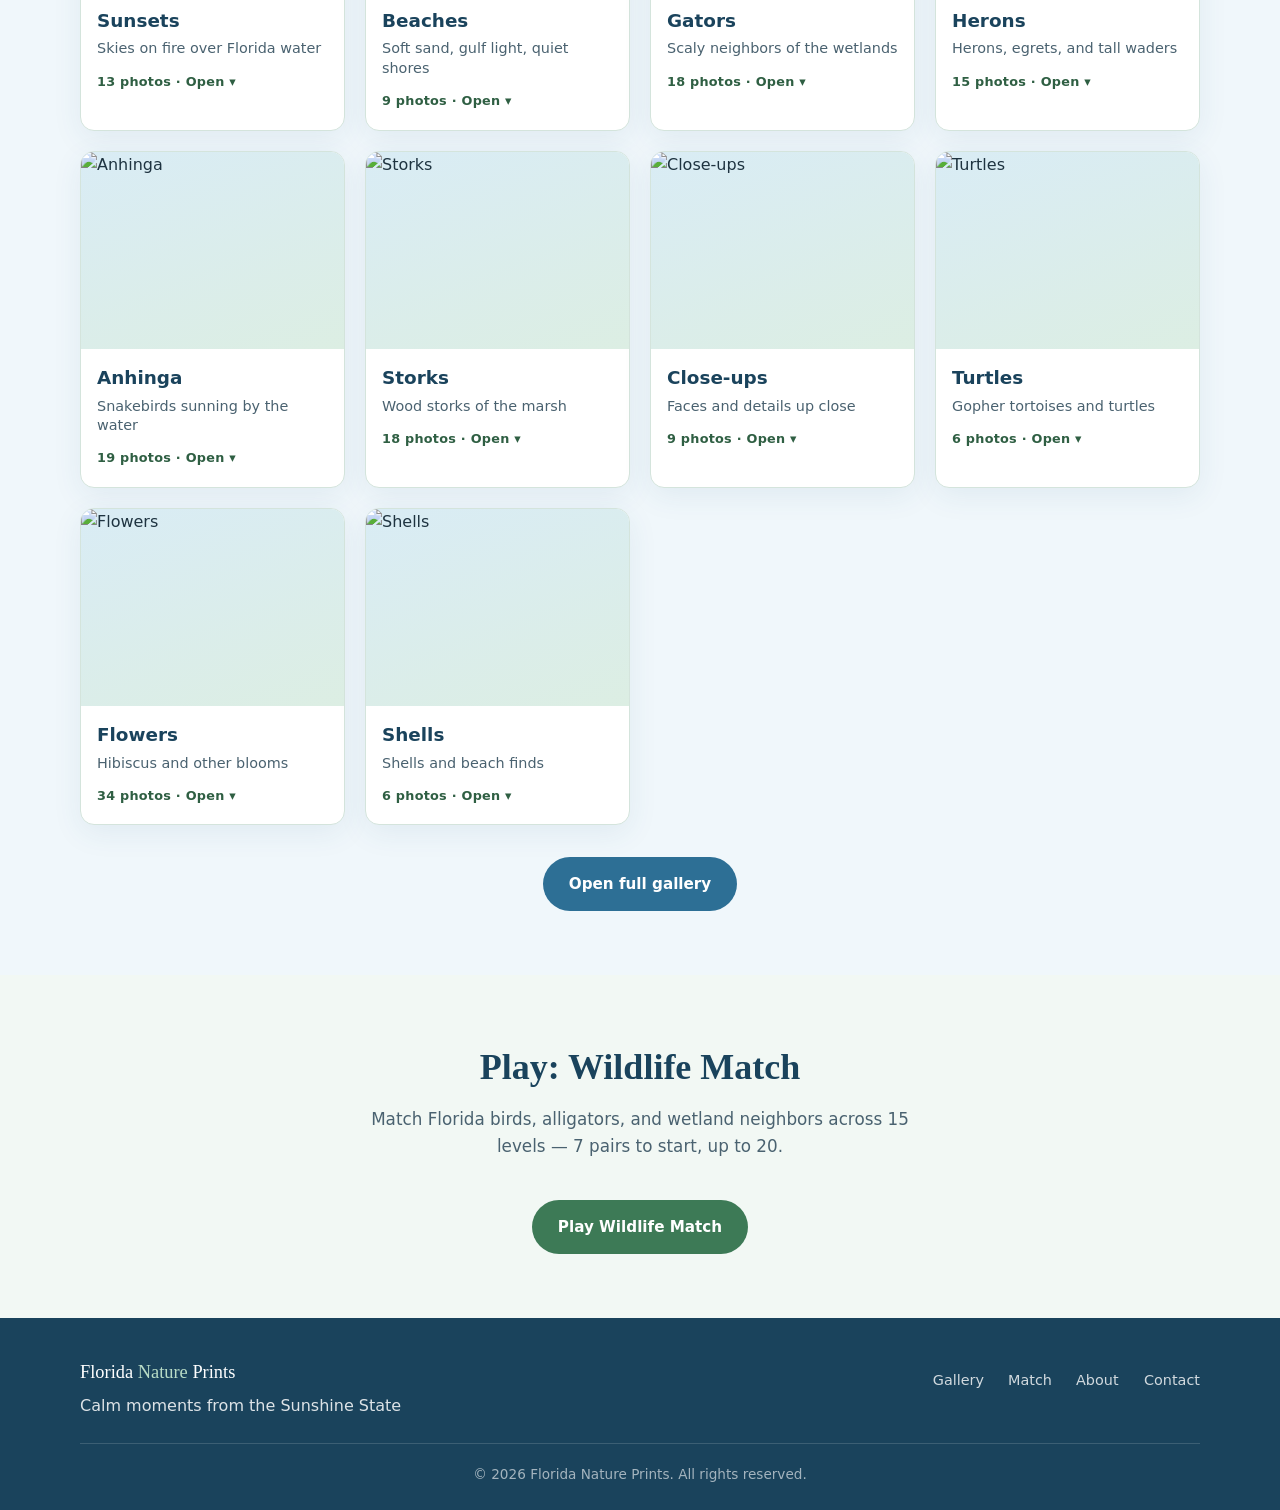
==== commit 68b631fc: "Turn off selling UI (commerce freeze) Adds sellingEnabled: false in js/config.js and js/selling.js. " ====
--- a/index.html
+++ b/index.html
@@ -1,14 +1,14 @@
 <!DOCTYPE html>
-<html lang="en">
+<html lang="en" class="selling-off">
  <head>
  <meta charset="UTF-8" />
  <meta name="viewport" content="width=device-width, initial-scale=1" />
  <title>Florida Nature Prints - Calm moments from the Sunshine State</title>
  <meta
  name="description"
- content="Fine art Florida nature prints — and name three real shark teeth for $8. You name them, you pay for them, you keep them."
+ content="Fine art Florida nature photography. Calm moments from the Sunshine State."
  />
- <link rel="stylesheet" href="css/styles.css?v=naming3" />
+ <link rel="stylesheet" href="css/styles.css?v=picks5" />
  </head>
  <body>
  <header class="site-header">
@@ -29,8 +29,8 @@
  <ul class="nav-links">
  <li><a href="index.html">Home</a></li>
  <li><a href="gallery.html">Gallery</a></li>
- <li><a href="shop.html">Shop</a></li>
- <li><a href="name.html">Name</a></li>
+ <li data-sell><a href="shop.html">Shop</a></li>
+ <li data-sell><a href="name.html">Name</a></li>
  <li><a href="game.html">Match</a></li>
  <li><a href="about.html">About</a></li>
  <li><a href="contact.html">Contact</a></li>
@@ -73,7 +73,7 @@
  wild places worth remembering.
  </p>
  <div class="hero-actions">
- <a class="btn btn-primary" href="name.html?kind=teeth">Name 3 shark teeth — $8</a>
+ <a class="btn btn-primary" href="name.html?kind=teeth" data-sell>Name 3 shark teeth — $8</a>
  <a class="btn btn-outline" href="gallery.html">View gallery</a>
  </div>
  <p class="hero-caption">
@@ -96,7 +96,7 @@
                   birds, and golden light.</span
                 >
               </li>
-              <li>
+              <li data-sell>
                 <span class="why-emoji" aria-hidden="true">🖼️</span>
                 <span class="why-check" aria-hidden="true">✓</span>
                 <span
@@ -104,7 +104,7 @@
                   hallway, or living room.</span
                 >
               </li>
-              <li>
+              <li data-sell>
                 <span class="why-emoji" aria-hidden="true">☕</span>
                 <span class="why-check" aria-hidden="true">✓</span>
                 <span
@@ -112,7 +112,7 @@
                   scene on the wall or in your hands.</span
                 >
               </li>
-              <li>
+              <li data-sell>
                 <span class="why-emoji" aria-hidden="true">📦</span>
                 <span class="why-check" aria-hidden="true">✓</span>
                 <span
@@ -125,11 +125,10 @@
           </aside>
 
           <div class="home-split-right">
-            <article class="home-offer" id="teeth-offer">
+            <article class="home-offer" id="teeth-offer" data-sell>
               <img
                 src="images/souvenirs/named-trio-sample.jpg"
-                alt="Three Florida shark teeth named Poseidon, Luffy, and Llamrei"
-              />
+                alt="Three Florida shark teeth named Poseidon, Luffy, and Llamrei" loading="lazy" decoding="async" width="1024" height="1024" />
               <div class="home-offer-body">
                 <p class="keep-kicker">New · $8</p>
                 <h2>You name them. You keep them.</h2>
@@ -174,9 +173,9 @@
             <h2>Play: Wildlife Match</h2>
             <p>
               Match Florida birds, alligators, and wetland neighbors across 15
-              levels — 7 pairs to start, up to 20. Finish the whole game for a
+              levels — 7 pairs to start, up to 20.<span data-sell> Finish the whole game for a
               gift certificate: a jar of 15 shark teeth, or credit toward your
-              next order.
+              next order.</span>
             </p>
           </div>
           <p style="text-align: center">
@@ -185,7 +184,7 @@
         </div>
       </section>
 
-      <section class="section">
+      <section class="section" data-sell>
         <div class="container">
           <div class="section-header">
             <h2>Shark teeth</h2>
@@ -209,8 +208,7 @@
                 <img
                   src="images/souvenirs/shark-tooth-jar.jpg"
                   alt="Jar of 15 Florida shark teeth"
-                  loading="lazy"
-                />
+                  loading="lazy" decoding="async" width="1024" height="1024" />
                 <span class="photo-zoom-hint" aria-hidden="true">View larger</span>
               </button>
               <h3>Jar of 15 shark teeth</h3>
@@ -225,8 +223,7 @@
                 <img
                   src="images/souvenirs/named-trio-sample.jpg"
                   alt="Sample: Poseidon, Luffy, and Llamrei — three named Florida shark teeth"
-                  loading="lazy"
-                />
+                  loading="lazy" decoding="async" width="1024" height="1024" />
               </a>
               <h3>Name 3 shark teeth</h3>
               <p>
@@ -242,7 +239,7 @@
         </div>
       </section>
 
-      <section class="section section-alt">
+      <section class="section section-alt" data-sell>
         <div class="container">
           <div class="section-header">
             <h2>Give it a name</h2>
@@ -257,7 +254,7 @@
         </div>
       </section>
 
-      <section class="cta-band">
+      <section class="cta-band" data-sell>
  <div class="container">
  <h2>Bring a little Florida calm home</h2>
  <p>Browse the gallery or go straight to the shop to order a print.</p>
@@ -277,8 +274,8 @@
  </div>
  <ul class="footer-links">
  <li><a href="gallery.html">Gallery</a></li>
- <li><a href="shop.html">Shop</a></li>
- <li><a href="name.html">Name</a></li>
+ <li data-sell><a href="shop.html">Shop</a></li>
+ <li data-sell><a href="name.html">Name</a></li>
  <li><a href="game.html">Match</a></li>
  <li><a href="about.html">About</a></li>
  <li><a href="contact.html">Contact</a></li>
@@ -295,7 +292,8 @@
  <script>
  document.getElementById("year").textContent = new Date().getFullYear();
  </script>
- <script src="js/config.js?v=naming2"></script>
- <script src="js/main.js?v=naming3"></script>
+ <script src="js/config.js?v=picks5"></script>
+ <script src="js/selling.js?v=picks5"></script>
+ <script src="js/main.js?v=picks5"></script>
  </body>
 </html>
--- a/css/styles.css
+++ b/css/styles.css
@@ -1371,6 +1371,12 @@
   font-size: 0.8rem;
 }
 
+.form-group input[type="checkbox"] {
+  width: auto;
+  display: inline-block;
+  margin-right: 0.4rem;
+}
+
 .form-group input,
 .form-group select,
 .form-group textarea {
@@ -2307,3 +2313,168 @@
     animation: none;
   }
 }
+
+/* ---- Mobile friendliness (picks5): 44px tap targets, no sideways scroll ---- */
+html,
+body {
+  overflow-x: clip;
+}
+
+img {
+  height: auto;
+}
+
+.btn,
+.match-btn,
+.nav-toggle,
+.music-vol,
+.music-toggle,
+.studio-tabs button,
+.gallery-section-toggle,
+.photo-lightbox button {
+  min-height: 44px;
+}
+
+.nav-toggle,
+.music-vol {
+  min-width: 44px;
+}
+
+.logo {
+  display: inline-flex;
+  align-items: center;
+  min-height: 44px;
+}
+
+.footer-links a,
+.footer-bottom a,
+.studio-links a {
+  display: inline-flex;
+  align-items: center;
+  min-height: 44px;
+  min-width: 44px;
+}
+
+select,
+input[type="text"],
+input[type="email"],
+input[type="tel"],
+input[type="number"],
+input[type="date"],
+input[type="password"],
+input[type="search"],
+textarea {
+  min-height: 44px;
+  max-width: 100%;
+  font-size: 16px; /* stops iPhone zooming in on focus */
+}
+
+input[type="checkbox"],
+input[type="radio"] {
+  width: 24px;
+  height: 24px;
+}
+
+.btn-payment {
+  white-space: normal;
+  max-width: 100%;
+}
+
+@media (max-width: 640px) {
+  .metrics-toolbar,
+  .metrics-toolbar-actions {
+    flex-wrap: wrap;
+  }
+
+  .form-row {
+    grid-template-columns: minmax(0, 1fr);
+  }
+}
+
+.photo-lightbox-nav {
+  min-width: 44px;
+}
+
+.form-group input[type="checkbox"],
+.form-group input[type="radio"] {
+  width: 24px;
+  height: 24px;
+}
+
+.nav-links a {
+  display: inline-flex;
+  align-items: center;
+  min-height: 44px;
+  min-width: 44px;
+  justify-content: center;
+}
+
+/* ---- Selling switch (commerce freeze). See js/selling.js ---- */
+.selling-off [data-sell] {
+  display: none !important;
+}
+
+.sell-off-only {
+  display: none !important;
+}
+
+.selling-off .sell-off-only {
+  display: block !important;
+}
+
+.selling-preview [data-sell] {
+  position: relative;
+  opacity: 0.55;
+  filter: grayscale(1);
+  outline: 2px dashed #b45309;
+  outline-offset: 2px;
+  cursor: not-allowed;
+}
+
+.selling-preview [data-sell] * {
+  pointer-events: none;
+}
+
+.selling-preview [data-sell]::before {
+  content: "DRAFT";
+  position: absolute;
+  top: 2px;
+  right: 2px;
+  z-index: 5;
+  padding: 2px 5px;
+  border-radius: 3px;
+  background: #b45309;
+  color: #fff;
+  font: 700 11px/1.2 system-ui, sans-serif;
+  letter-spacing: 0.04em;
+}
+
+.sell-preview-banner {
+  position: fixed;
+  left: 0;
+  right: 0;
+  bottom: 0;
+  z-index: 9999;
+  padding: 0.6rem 1rem;
+  background: #b45309;
+  color: #fff;
+  font: 600 14px/1.4 system-ui, sans-serif;
+  text-align: center;
+}
+
+.sell-preview-banner a {
+  color: #fff;
+  text-decoration: underline;
+  display: inline-flex;
+  align-items: center;
+  min-height: 44px;
+}
+
+.selling-off .match-layout {
+  grid-template-columns: minmax(0, 1fr);
+  max-width: 900px;
+}
+
+.sell-off-only .btn {
+  margin: 0.35rem 0.5rem 0.35rem 0;
+}
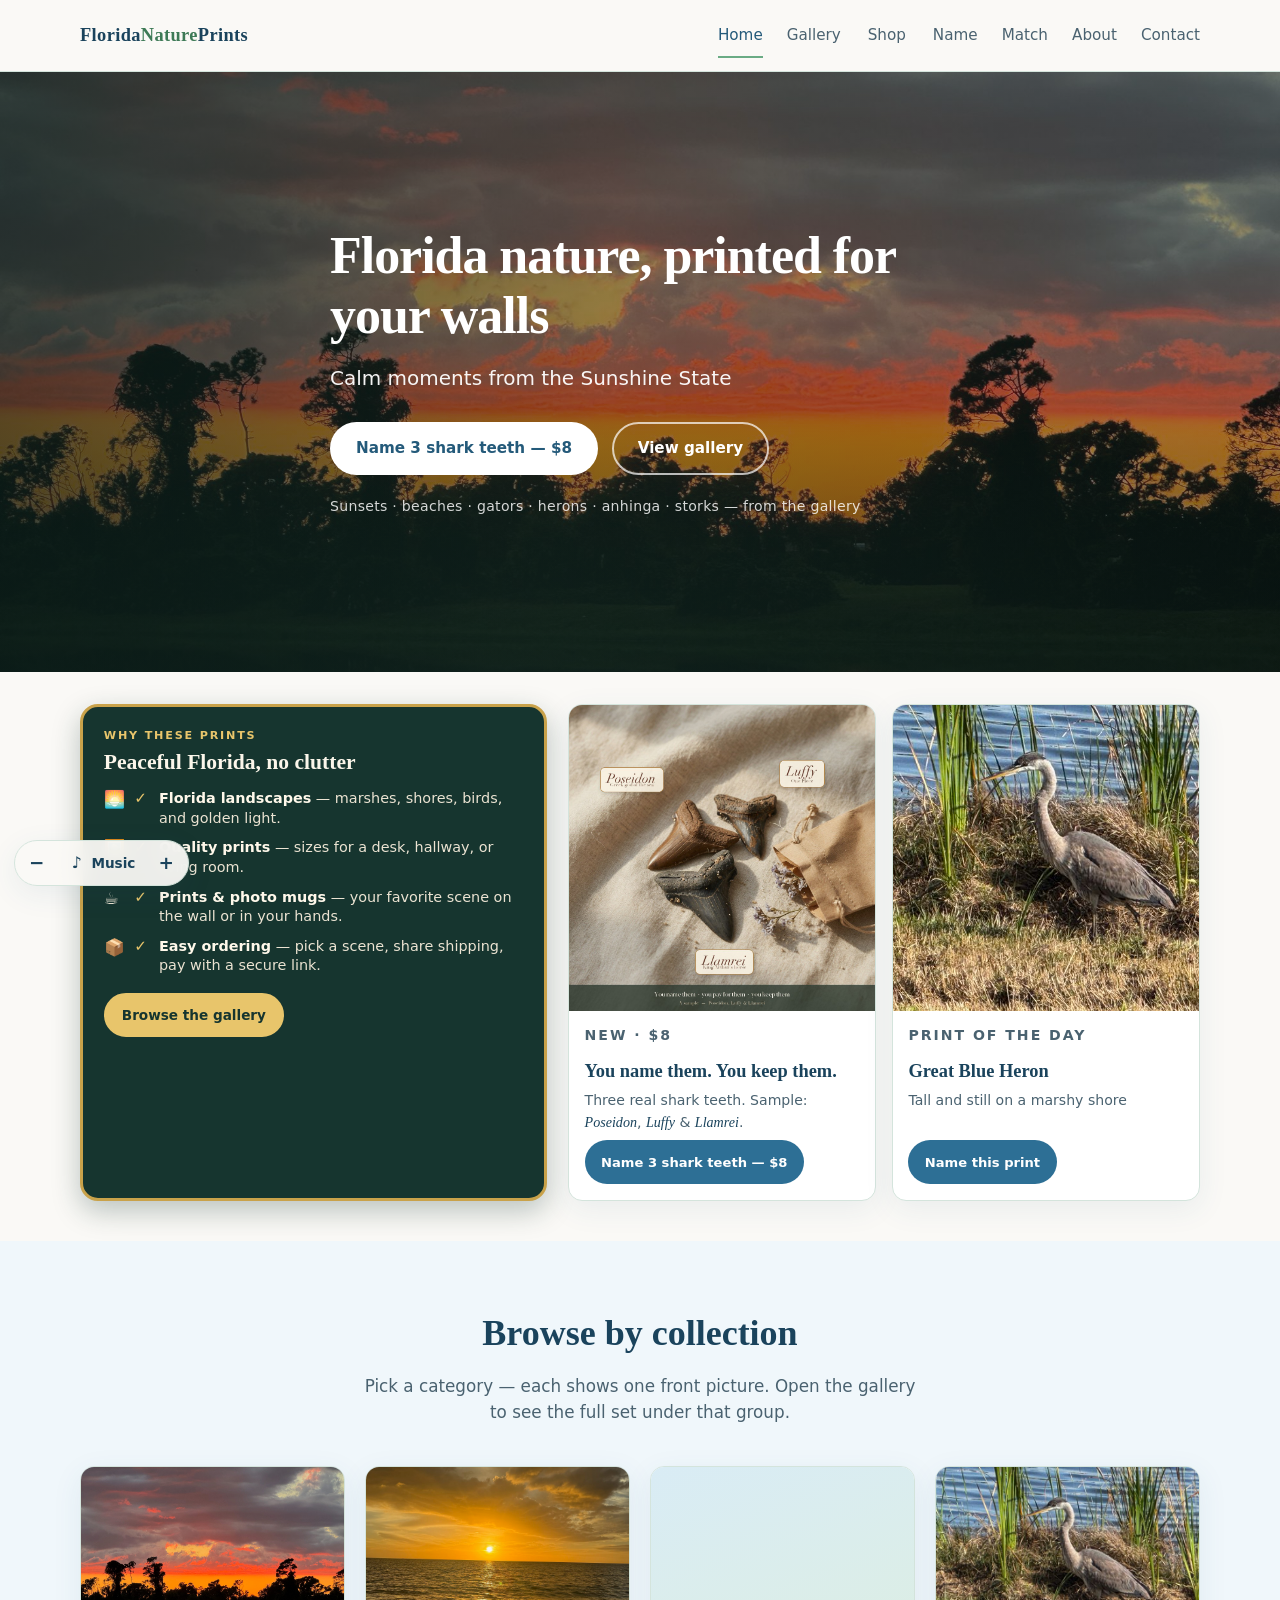
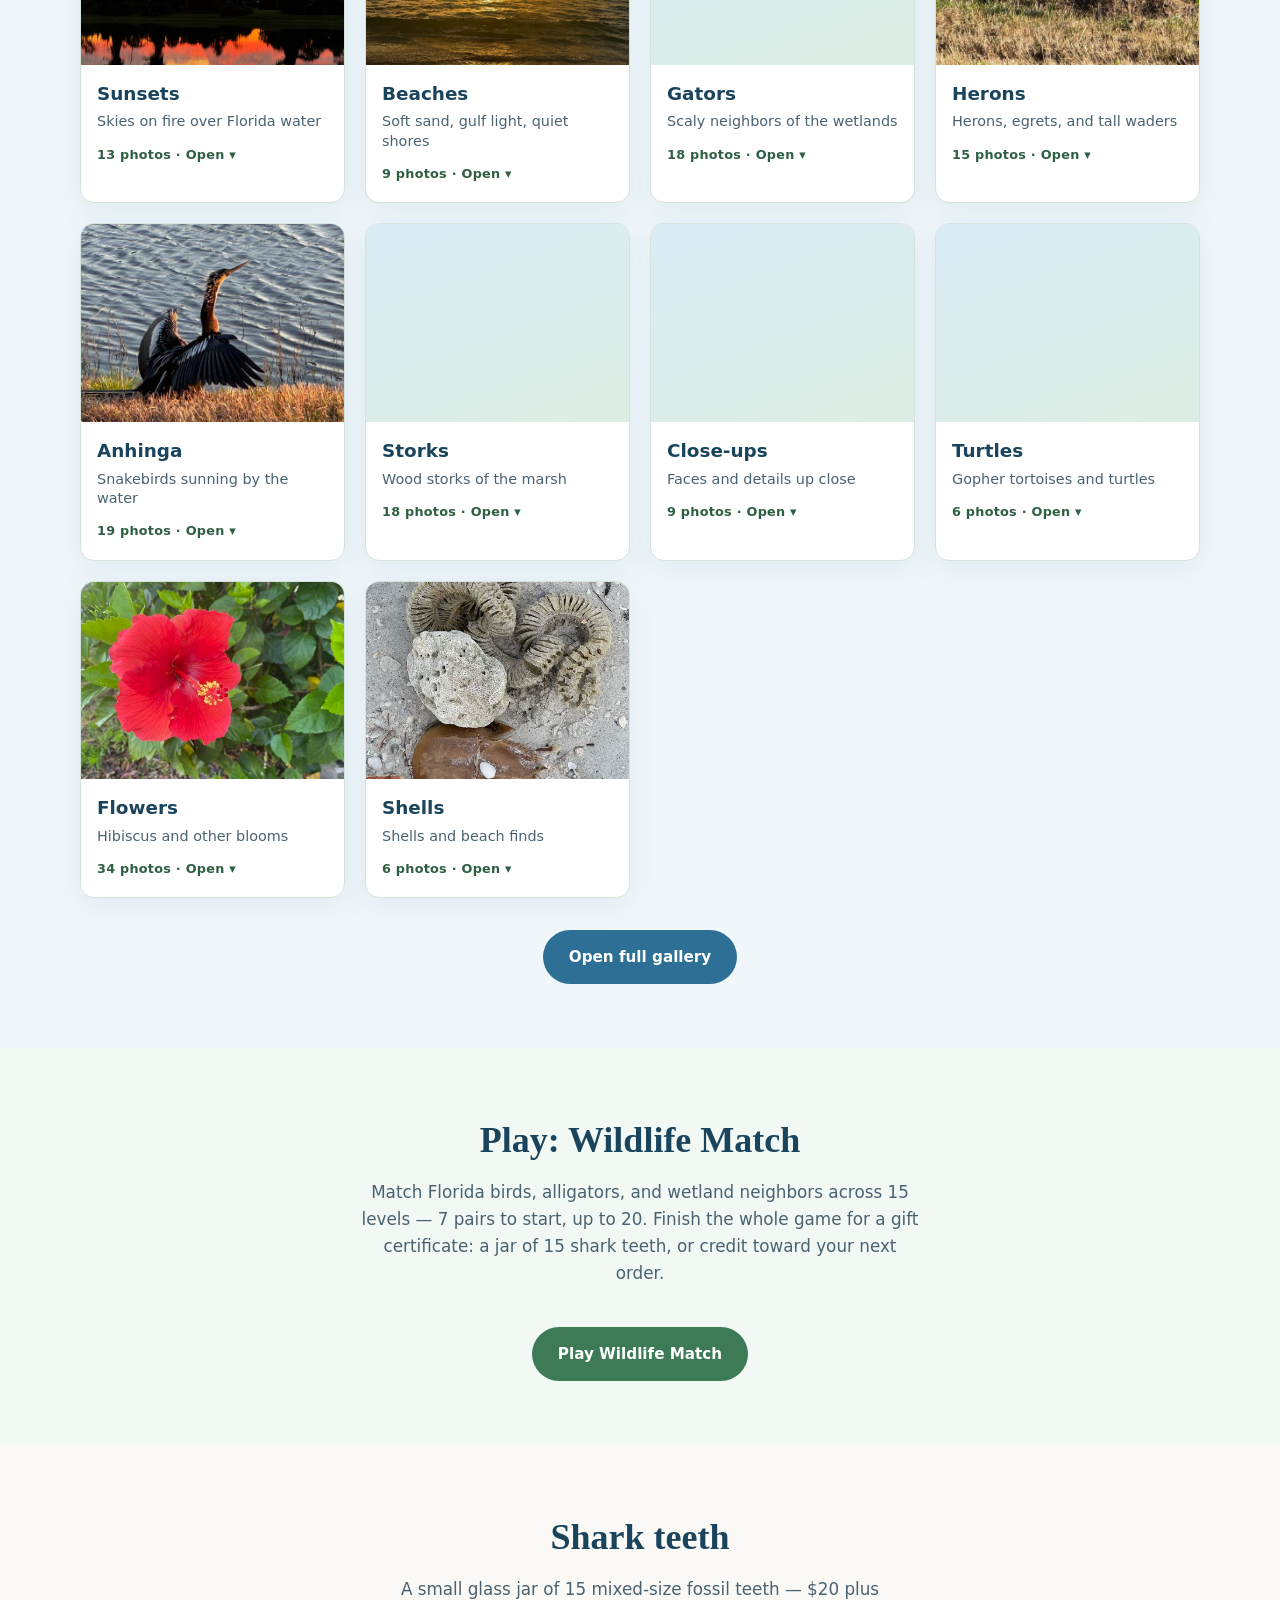
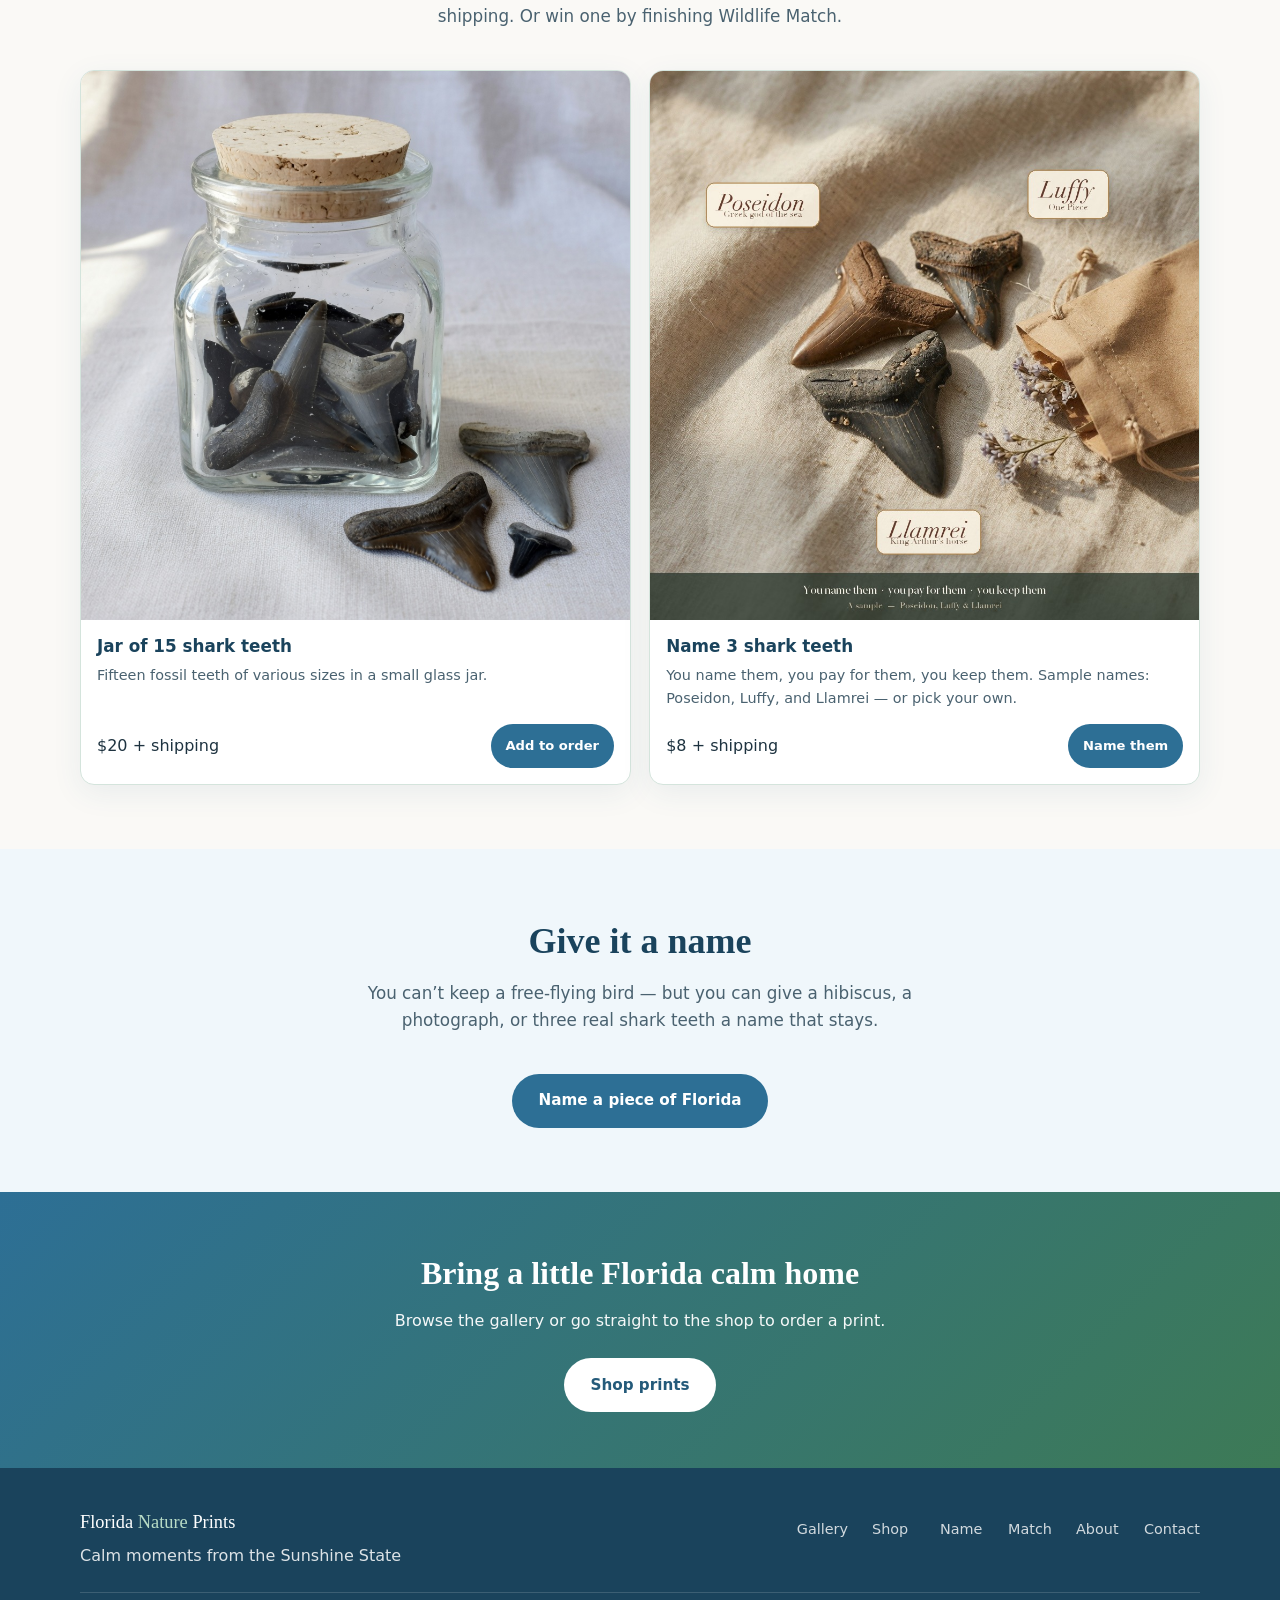
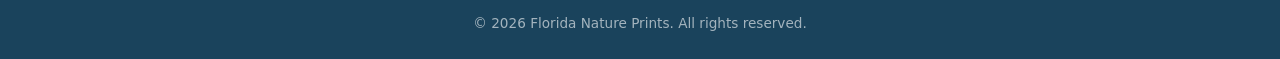
==== commit e26dacfd: "Replace photo set with 147 picks, add GoatCounter stats and mobile fixes Web copies 2000px and 600px" ====
--- a/index.html
+++ b/index.html
@@ -1,12 +1,12 @@
 <!DOCTYPE html>
-<html lang="en" class="selling-off">
+<html lang="en">
  <head>
  <meta charset="UTF-8" />
  <meta name="viewport" content="width=device-width, initial-scale=1" />
  <title>Florida Nature Prints - Calm moments from the Sunshine State</title>
  <meta
  name="description"
- content="Fine art Florida nature photography. Calm moments from the Sunshine State."
+ content="Fine art Florida nature prints — and name three real shark teeth for $8. You name them, you pay for them, you keep them."
  />
  <link rel="stylesheet" href="css/styles.css?v=picks5" />
  </head>
@@ -29,8 +29,8 @@
  <ul class="nav-links">
  <li><a href="index.html">Home</a></li>
  <li><a href="gallery.html">Gallery</a></li>
- <li data-sell><a href="shop.html">Shop</a></li>
- <li data-sell><a href="name.html">Name</a></li>
+ <li><a href="shop.html">Shop</a></li>
+ <li><a href="name.html">Name</a></li>
  <li><a href="game.html">Match</a></li>
  <li><a href="about.html">About</a></li>
  <li><a href="contact.html">Contact</a></li>
@@ -73,7 +73,7 @@
  wild places worth remembering.
  </p>
  <div class="hero-actions">
- <a class="btn btn-primary" href="name.html?kind=teeth" data-sell>Name 3 shark teeth — $8</a>
+ <a class="btn btn-primary" href="name.html?kind=teeth">Name 3 shark teeth — $8</a>
  <a class="btn btn-outline" href="gallery.html">View gallery</a>
  </div>
  <p class="hero-caption">
@@ -96,7 +96,7 @@
                   birds, and golden light.</span
                 >
               </li>
-              <li data-sell>
+              <li>
                 <span class="why-emoji" aria-hidden="true">🖼️</span>
                 <span class="why-check" aria-hidden="true">✓</span>
                 <span
@@ -104,7 +104,7 @@
                   hallway, or living room.</span
                 >
               </li>
-              <li data-sell>
+              <li>
                 <span class="why-emoji" aria-hidden="true">☕</span>
                 <span class="why-check" aria-hidden="true">✓</span>
                 <span
@@ -112,7 +112,7 @@
                   scene on the wall or in your hands.</span
                 >
               </li>
-              <li data-sell>
+              <li>
                 <span class="why-emoji" aria-hidden="true">📦</span>
                 <span class="why-check" aria-hidden="true">✓</span>
                 <span
@@ -125,7 +125,7 @@
           </aside>
 
           <div class="home-split-right">
-            <article class="home-offer" id="teeth-offer" data-sell>
+            <article class="home-offer" id="teeth-offer">
               <img
                 src="images/souvenirs/named-trio-sample.jpg"
                 alt="Three Florida shark teeth named Poseidon, Luffy, and Llamrei" loading="lazy" decoding="async" width="1024" height="1024" />
@@ -173,9 +173,9 @@
             <h2>Play: Wildlife Match</h2>
             <p>
               Match Florida birds, alligators, and wetland neighbors across 15
-              levels — 7 pairs to start, up to 20.<span data-sell> Finish the whole game for a
+              levels — 7 pairs to start, up to 20. Finish the whole game for a
               gift certificate: a jar of 15 shark teeth, or credit toward your
-              next order.</span>
+              next order.
             </p>
           </div>
           <p style="text-align: center">
@@ -184,7 +184,7 @@
         </div>
       </section>
 
-      <section class="section" data-sell>
+      <section class="section">
         <div class="container">
           <div class="section-header">
             <h2>Shark teeth</h2>
@@ -239,7 +239,7 @@
         </div>
       </section>
 
-      <section class="section section-alt" data-sell>
+      <section class="section section-alt">
         <div class="container">
           <div class="section-header">
             <h2>Give it a name</h2>
@@ -254,7 +254,7 @@
         </div>
       </section>
 
-      <section class="cta-band" data-sell>
+      <section class="cta-band">
  <div class="container">
  <h2>Bring a little Florida calm home</h2>
  <p>Browse the gallery or go straight to the shop to order a print.</p>
@@ -274,8 +274,8 @@
  </div>
  <ul class="footer-links">
  <li><a href="gallery.html">Gallery</a></li>
- <li data-sell><a href="shop.html">Shop</a></li>
- <li data-sell><a href="name.html">Name</a></li>
+ <li><a href="shop.html">Shop</a></li>
+ <li><a href="name.html">Name</a></li>
  <li><a href="game.html">Match</a></li>
  <li><a href="about.html">About</a></li>
  <li><a href="contact.html">Contact</a></li>
@@ -293,7 +293,6 @@
  document.getElementById("year").textContent = new Date().getFullYear();
  </script>
  <script src="js/config.js?v=picks5"></script>
- <script src="js/selling.js?v=picks5"></script>
  <script src="js/main.js?v=picks5"></script>
  </body>
 </html>
--- a/css/styles.css
+++ b/css/styles.css
@@ -2408,73 +2408,3 @@
   min-width: 44px;
   justify-content: center;
 }
-
-/* ---- Selling switch (commerce freeze). See js/selling.js ---- */
-.selling-off [data-sell] {
-  display: none !important;
-}
-
-.sell-off-only {
-  display: none !important;
-}
-
-.selling-off .sell-off-only {
-  display: block !important;
-}
-
-.selling-preview [data-sell] {
-  position: relative;
-  opacity: 0.55;
-  filter: grayscale(1);
-  outline: 2px dashed #b45309;
-  outline-offset: 2px;
-  cursor: not-allowed;
-}
-
-.selling-preview [data-sell] * {
-  pointer-events: none;
-}
-
-.selling-preview [data-sell]::before {
-  content: "DRAFT";
-  position: absolute;
-  top: 2px;
-  right: 2px;
-  z-index: 5;
-  padding: 2px 5px;
-  border-radius: 3px;
-  background: #b45309;
-  color: #fff;
-  font: 700 11px/1.2 system-ui, sans-serif;
-  letter-spacing: 0.04em;
-}
-
-.sell-preview-banner {
-  position: fixed;
-  left: 0;
-  right: 0;
-  bottom: 0;
-  z-index: 9999;
-  padding: 0.6rem 1rem;
-  background: #b45309;
-  color: #fff;
-  font: 600 14px/1.4 system-ui, sans-serif;
-  text-align: center;
-}
-
-.sell-preview-banner a {
-  color: #fff;
-  text-decoration: underline;
-  display: inline-flex;
-  align-items: center;
-  min-height: 44px;
-}
-
-.selling-off .match-layout {
-  grid-template-columns: minmax(0, 1fr);
-  max-width: 900px;
-}
-
-.sell-off-only .btn {
-  margin: 0.35rem 0.5rem 0.35rem 0;
-}
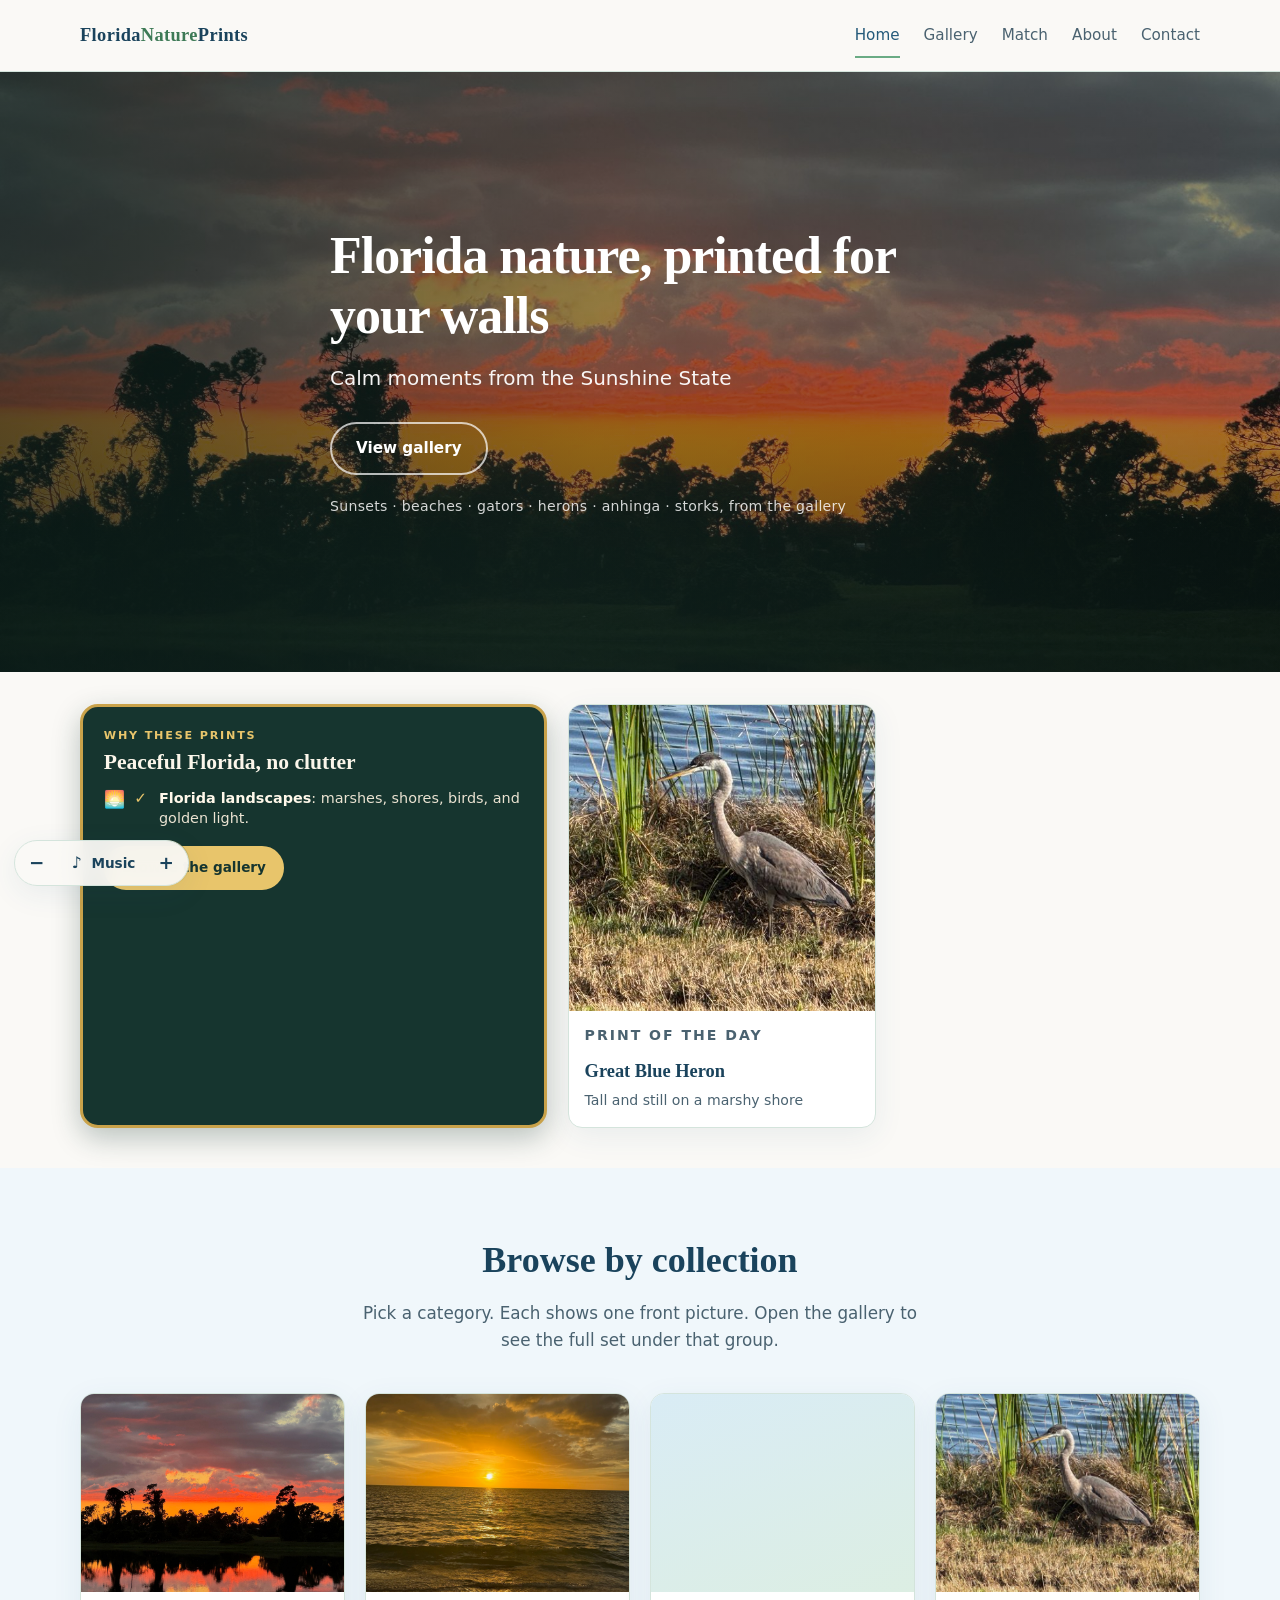
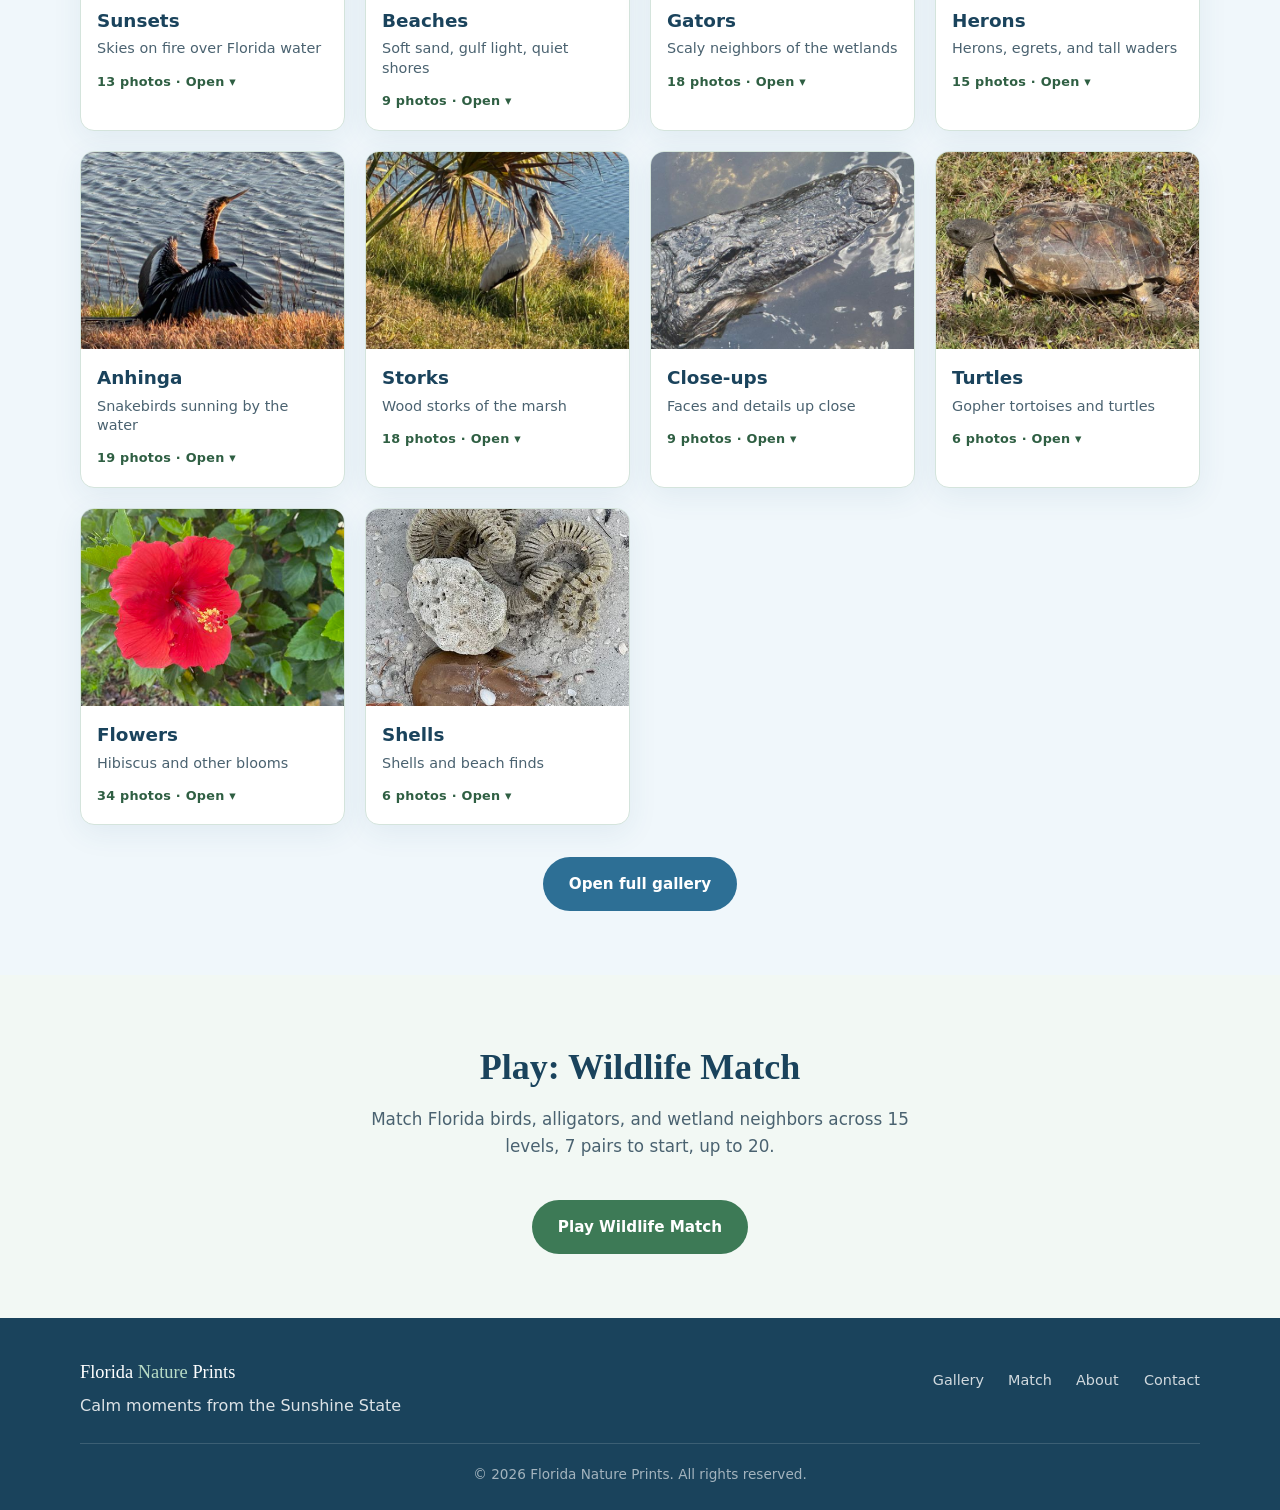
==== commit 131dc108: "Remove client-side visitor log token and public counters; drop em dashes The old visitor log wrote t" ====
--- a/index.html
+++ b/index.html
@@ -1,14 +1,14 @@
 <!DOCTYPE html>
-<html lang="en">
+<html lang="en" class="selling-off">
  <head>
  <meta charset="UTF-8" />
  <meta name="viewport" content="width=device-width, initial-scale=1" />
  <title>Florida Nature Prints - Calm moments from the Sunshine State</title>
  <meta
  name="description"
- content="Fine art Florida nature prints — and name three real shark teeth for $8. You name them, you pay for them, you keep them."
+ content="Fine art Florida nature photography. Calm moments from the Sunshine State."
  />
- <link rel="stylesheet" href="css/styles.css?v=picks5" />
+ <link rel="stylesheet" href="css/styles.css?v=p6" />
  </head>
  <body>
  <header class="site-header">
@@ -29,8 +29,8 @@
  <ul class="nav-links">
  <li><a href="index.html">Home</a></li>
  <li><a href="gallery.html">Gallery</a></li>
- <li><a href="shop.html">Shop</a></li>
- <li><a href="name.html">Name</a></li>
+ <li data-sell><a href="shop.html">Shop</a></li>
+ <li data-sell><a href="name.html">Name</a></li>
  <li><a href="game.html">Match</a></li>
  <li><a href="about.html">About</a></li>
  <li><a href="contact.html">Contact</a></li>
@@ -73,11 +73,11 @@
  wild places worth remembering.
  </p>
  <div class="hero-actions">
- <a class="btn btn-primary" href="name.html?kind=teeth">Name 3 shark teeth — $8</a>
+ <a class="btn btn-primary" href="name.html?kind=teeth" data-sell>Name 3 shark teeth: $8</a>
  <a class="btn btn-outline" href="gallery.html">View gallery</a>
  </div>
  <p class="hero-caption">
- Sunsets · beaches · gators · herons · anhinga · storks — from the gallery
+ Sunsets · beaches · gators · herons · anhinga · storks, from the gallery
  </p>
  </div>
  </section>
@@ -92,31 +92,31 @@
                 <span class="why-emoji" aria-hidden="true">🌅</span>
                 <span class="why-check" aria-hidden="true">✓</span>
                 <span
-                  ><strong>Florida landscapes</strong> — marshes, shores,
+                  ><strong>Florida landscapes</strong>: marshes, shores,
                   birds, and golden light.</span
                 >
               </li>
-              <li>
+              <li data-sell>
                 <span class="why-emoji" aria-hidden="true">🖼️</span>
                 <span class="why-check" aria-hidden="true">✓</span>
                 <span
-                  ><strong>Quality prints</strong> — sizes for a desk,
+                  ><strong>Quality prints</strong>: sizes for a desk,
                   hallway, or living room.</span
                 >
               </li>
-              <li>
+              <li data-sell>
                 <span class="why-emoji" aria-hidden="true">☕</span>
                 <span class="why-check" aria-hidden="true">✓</span>
                 <span
-                  ><strong>Prints &amp; photo mugs</strong> — your favorite
+                  ><strong>Prints &amp; photo mugs</strong>: your favorite
                   scene on the wall or in your hands.</span
                 >
               </li>
-              <li>
+              <li data-sell>
                 <span class="why-emoji" aria-hidden="true">📦</span>
                 <span class="why-check" aria-hidden="true">✓</span>
                 <span
-                  ><strong>Easy ordering</strong> — pick a scene, share
+                  ><strong>Easy ordering</strong>: pick a scene, share
                   shipping, pay with a secure link.</span
                 >
               </li>
@@ -125,7 +125,7 @@
           </aside>
 
           <div class="home-split-right">
-            <article class="home-offer" id="teeth-offer">
+            <article class="home-offer" id="teeth-offer" data-sell>
               <img
                 src="images/souvenirs/named-trio-sample.jpg"
                 alt="Three Florida shark teeth named Poseidon, Luffy, and Llamrei" loading="lazy" decoding="async" width="1024" height="1024" />
@@ -137,7 +137,7 @@
                   <em>Poseidon</em>, <em>Luffy</em> &amp; <em>Llamrei</em>.
                 </p>
                 <a class="btn btn-primary" href="name.html?kind=teeth"
-                  >Name 3 shark teeth — $8</a
+                  >Name 3 shark teeth: $8</a
                 >
               </div>
             </article>
@@ -154,7 +154,7 @@
  <div class="section-header">
  <h2>Browse by collection</h2>
  <p>
- Pick a category — each shows one front picture. Open the gallery to see
+ Pick a category. Each shows one front picture. Open the gallery to see
  the full set under that group.
  </p>
  </div>
@@ -173,9 +173,9 @@
             <h2>Play: Wildlife Match</h2>
             <p>
               Match Florida birds, alligators, and wetland neighbors across 15
-              levels — 7 pairs to start, up to 20. Finish the whole game for a
+              levels, 7 pairs to start, up to 20.<span data-sell> Finish the whole game for a
               gift certificate: a jar of 15 shark teeth, or credit toward your
-              next order.
+              next order.</span>
             </p>
           </div>
           <p style="text-align: center">
@@ -184,12 +184,12 @@
         </div>
       </section>
 
-      <section class="section">
+      <section class="section" data-sell>
         <div class="container">
           <div class="section-header">
             <h2>Shark teeth</h2>
             <p>
-              A small glass jar of 15 mixed-size fossil teeth — $20 plus
+              A small glass jar of 15 mixed-size fossil teeth, $20 plus
               shipping. Or win one by finishing Wildlife Match.
             </p>
           </div>
@@ -222,13 +222,13 @@
               <a href="name.html?kind=teeth" class="souvenir-img-wrap">
                 <img
                   src="images/souvenirs/named-trio-sample.jpg"
-                  alt="Sample: Poseidon, Luffy, and Llamrei — three named Florida shark teeth"
+                  alt="Sample: Poseidon, Luffy, and Llamrei, three named Florida shark teeth"
                   loading="lazy" decoding="async" width="1024" height="1024" />
               </a>
               <h3>Name 3 shark teeth</h3>
               <p>
                 You name them, you pay for them, you keep them. Sample names:
-                Poseidon, Luffy, and Llamrei — or pick your own.
+                Poseidon, Luffy, and Llamrei, or pick your own.
               </p>
               <div class="souvenir-meta">
                 <span class="size-price">$8 + shipping</span>
@@ -239,12 +239,12 @@
         </div>
       </section>
 
-      <section class="section section-alt">
+      <section class="section section-alt" data-sell>
         <div class="container">
           <div class="section-header">
             <h2>Give it a name</h2>
             <p>
-              You can’t keep a free-flying bird — but you can give a hibiscus,
+              You can’t keep a free-flying bird, but you can give a hibiscus,
               a photograph, or three real shark teeth a name that stays.
             </p>
           </div>
@@ -254,7 +254,7 @@
         </div>
       </section>
 
-      <section class="cta-band">
+      <section class="cta-band" data-sell>
  <div class="container">
  <h2>Bring a little Florida calm home</h2>
  <p>Browse the gallery or go straight to the shop to order a print.</p>
@@ -274,8 +274,8 @@
  </div>
  <ul class="footer-links">
  <li><a href="gallery.html">Gallery</a></li>
- <li><a href="shop.html">Shop</a></li>
- <li><a href="name.html">Name</a></li>
+ <li data-sell><a href="shop.html">Shop</a></li>
+ <li data-sell><a href="name.html">Name</a></li>
  <li><a href="game.html">Match</a></li>
  <li><a href="about.html">About</a></li>
  <li><a href="contact.html">Contact</a></li>
@@ -292,7 +292,8 @@
  <script>
  document.getElementById("year").textContent = new Date().getFullYear();
  </script>
- <script src="js/config.js?v=picks5"></script>
- <script src="js/main.js?v=picks5"></script>
+ <script src="js/config.js?v=p6"></script>
+ <script src="js/selling.js?v=p6"></script>
+ <script src="js/main.js?v=p6"></script>
  </body>
 </html>
--- a/css/styles.css
+++ b/css/styles.css
@@ -1,5 +1,5 @@
 /* ============================================================
-   Florida Nature Prints — soft blue & green theme
+   Florida Nature Prints - soft blue & green theme
    ============================================================ */
 
 :root {
@@ -2408,3 +2408,73 @@
   min-width: 44px;
   justify-content: center;
 }
+
+/* ---- Selling switch (commerce freeze). See js/selling.js ---- */
+.selling-off [data-sell] {
+  display: none !important;
+}
+
+.sell-off-only {
+  display: none !important;
+}
+
+.selling-off .sell-off-only {
+  display: block !important;
+}
+
+.selling-preview [data-sell] {
+  position: relative;
+  opacity: 0.55;
+  filter: grayscale(1);
+  outline: 2px dashed #b45309;
+  outline-offset: 2px;
+  cursor: not-allowed;
+}
+
+.selling-preview [data-sell] * {
+  pointer-events: none;
+}
+
+.selling-preview [data-sell]::before {
+  content: "DRAFT";
+  position: absolute;
+  top: 2px;
+  right: 2px;
+  z-index: 5;
+  padding: 2px 5px;
+  border-radius: 3px;
+  background: #b45309;
+  color: #fff;
+  font: 700 11px/1.2 system-ui, sans-serif;
+  letter-spacing: 0.04em;
+}
+
+.sell-preview-banner {
+  position: fixed;
+  left: 0;
+  right: 0;
+  bottom: 0;
+  z-index: 9999;
+  padding: 0.6rem 1rem;
+  background: #b45309;
+  color: #fff;
+  font: 600 14px/1.4 system-ui, sans-serif;
+  text-align: center;
+}
+
+.sell-preview-banner a {
+  color: #fff;
+  text-decoration: underline;
+  display: inline-flex;
+  align-items: center;
+  min-height: 44px;
+}
+
+.selling-off .match-layout {
+  grid-template-columns: minmax(0, 1fr);
+  max-width: 900px;
+}
+
+.sell-off-only .btn {
+  margin: 0.35rem 0.5rem 0.35rem 0;
+}
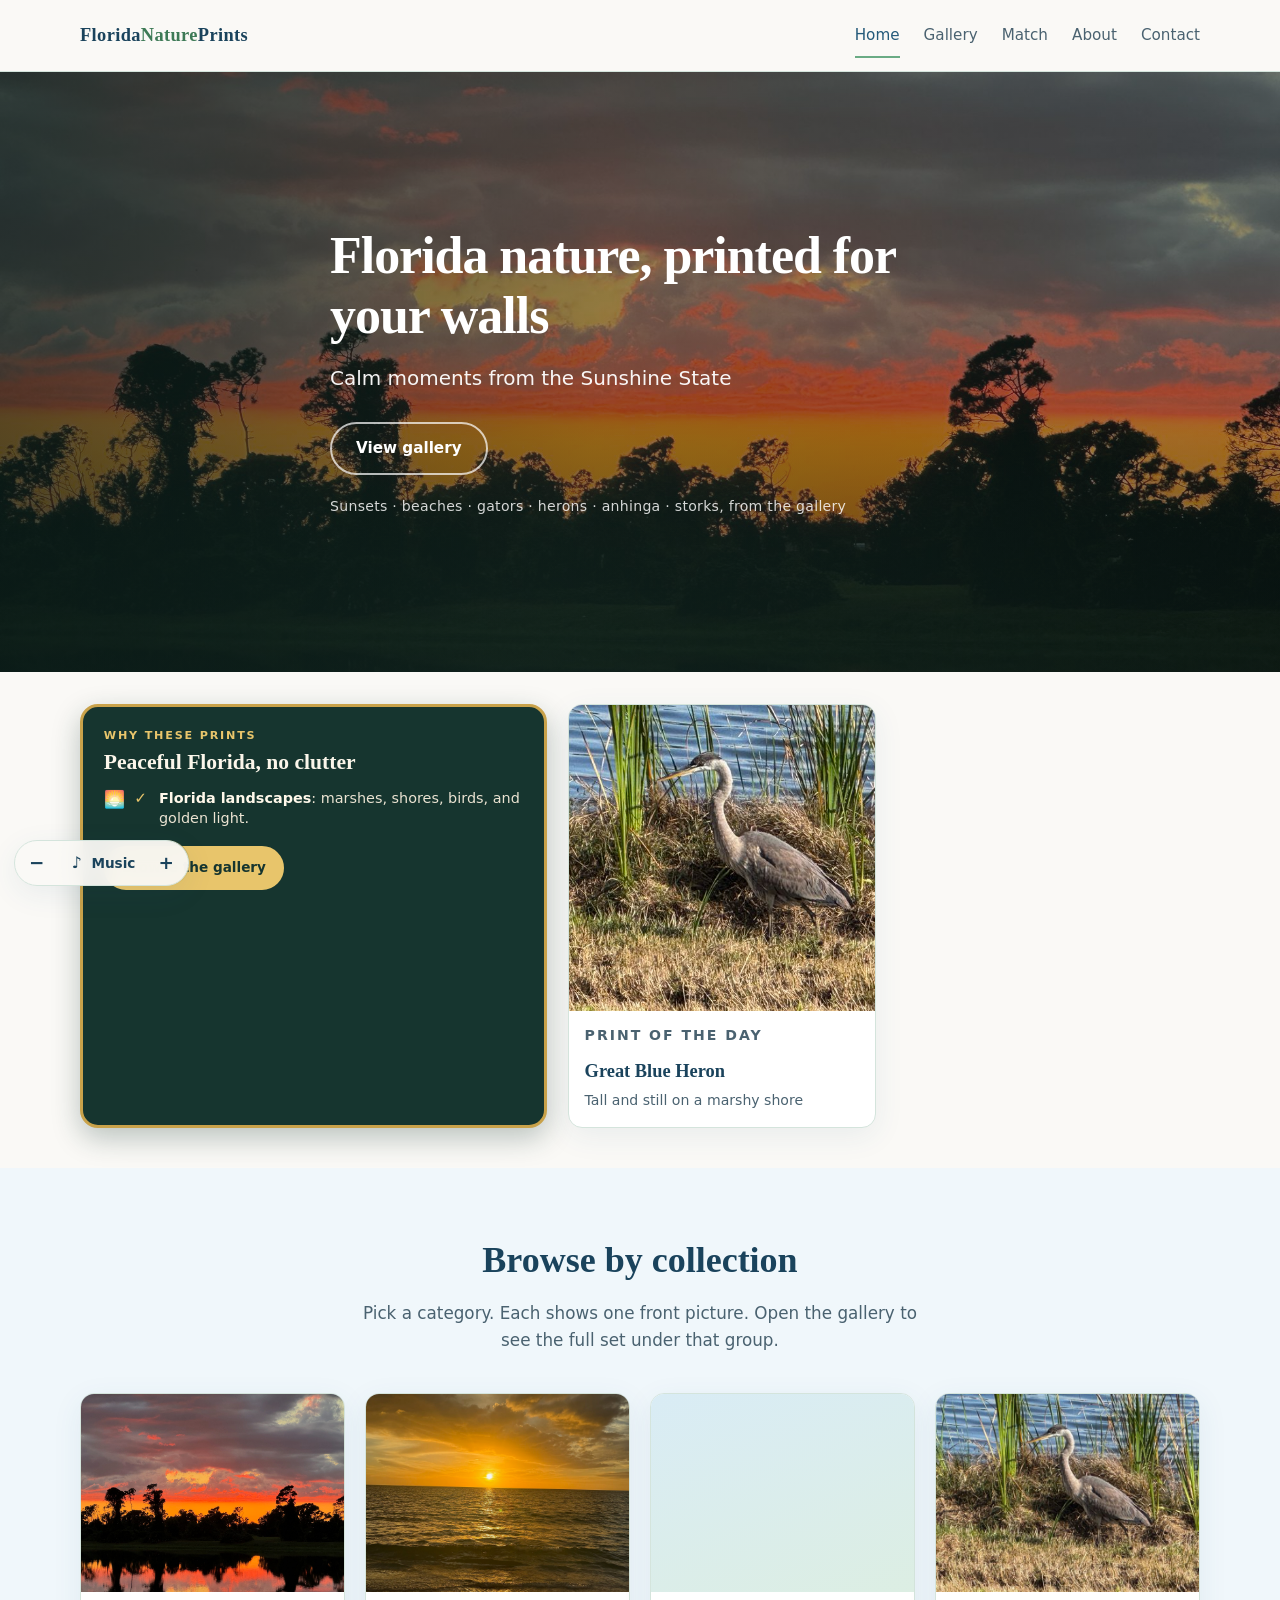
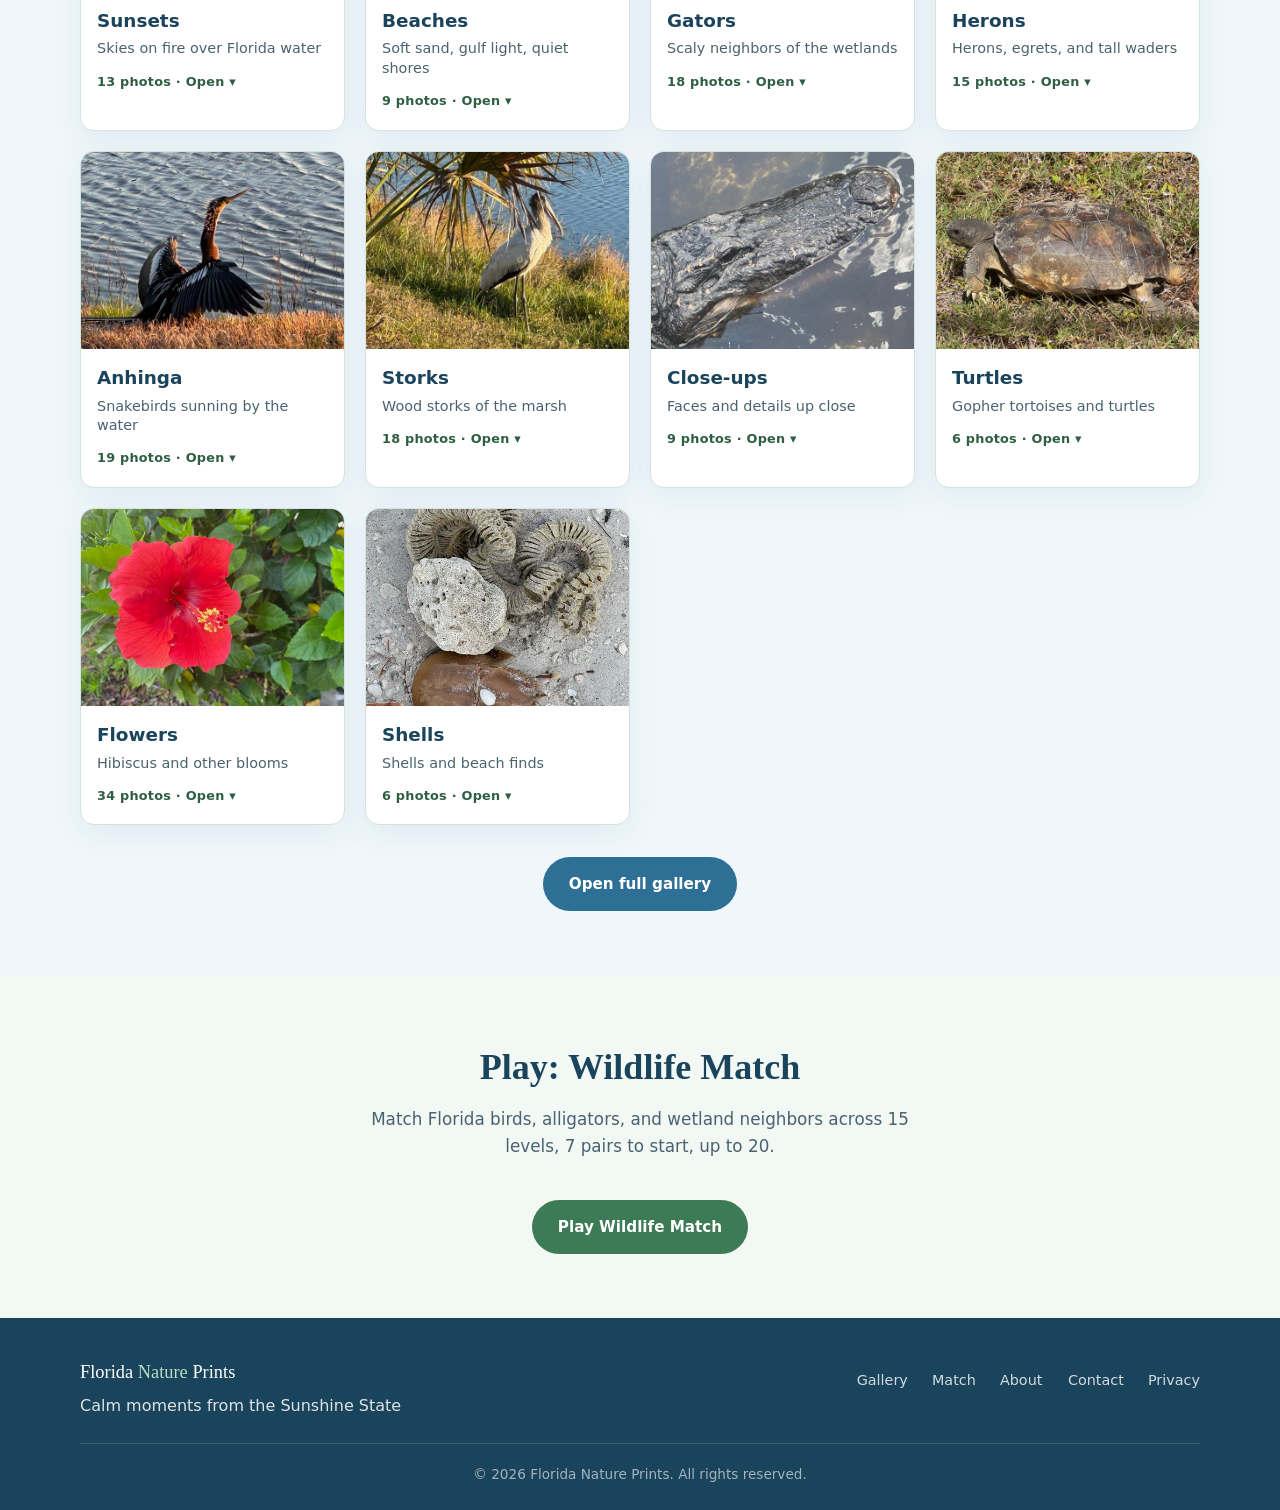
==== commit 306f0280: "Legal cleanup: remove offline game, neutral shop title, privacy page, hide docs Removes offline/gato" ====
--- a/index.html
+++ b/index.html
@@ -8,7 +8,7 @@
  name="description"
  content="Fine art Florida nature photography. Calm moments from the Sunshine State."
  />
- <link rel="stylesheet" href="css/styles.css?v=p6" />
+ <link rel="stylesheet" href="css/styles.css?v=p7" />
  </head>
  <body>
  <header class="site-header">
@@ -279,6 +279,7 @@
  <li><a href="game.html">Match</a></li>
  <li><a href="about.html">About</a></li>
  <li><a href="contact.html">Contact</a></li>
+ <li><a href="privacy.html">Privacy</a></li>
  </ul>
  </div>
  <div class="footer-bottom">
@@ -292,8 +293,8 @@
  <script>
  document.getElementById("year").textContent = new Date().getFullYear();
  </script>
- <script src="js/config.js?v=p6"></script>
- <script src="js/selling.js?v=p6"></script>
- <script src="js/main.js?v=p6"></script>
+ <script src="js/config.js?v=p7"></script>
+ <script src="js/selling.js?v=p7"></script>
+ <script src="js/main.js?v=p7"></script>
  </body>
 </html>
--- a/css/styles.css
+++ b/css/styles.css
@@ -2478,3 +2478,23 @@
 .sell-off-only .btn {
   margin: 0.35rem 0.5rem 0.35rem 0;
 }
+
+/* Privacy page: short readable column */
+.privacy-text {
+  max-width: 680px;
+}
+.privacy-text h2 {
+  margin-top: 1.75rem;
+  font-size: 1.3rem;
+}
+.privacy-text h2:first-child {
+  margin-top: 0;
+}
+.privacy-text p {
+  overflow-wrap: anywhere;
+}
+.privacy-updated {
+  margin-top: 2rem;
+  font-size: 0.9rem;
+  opacity: 0.8;
+}
